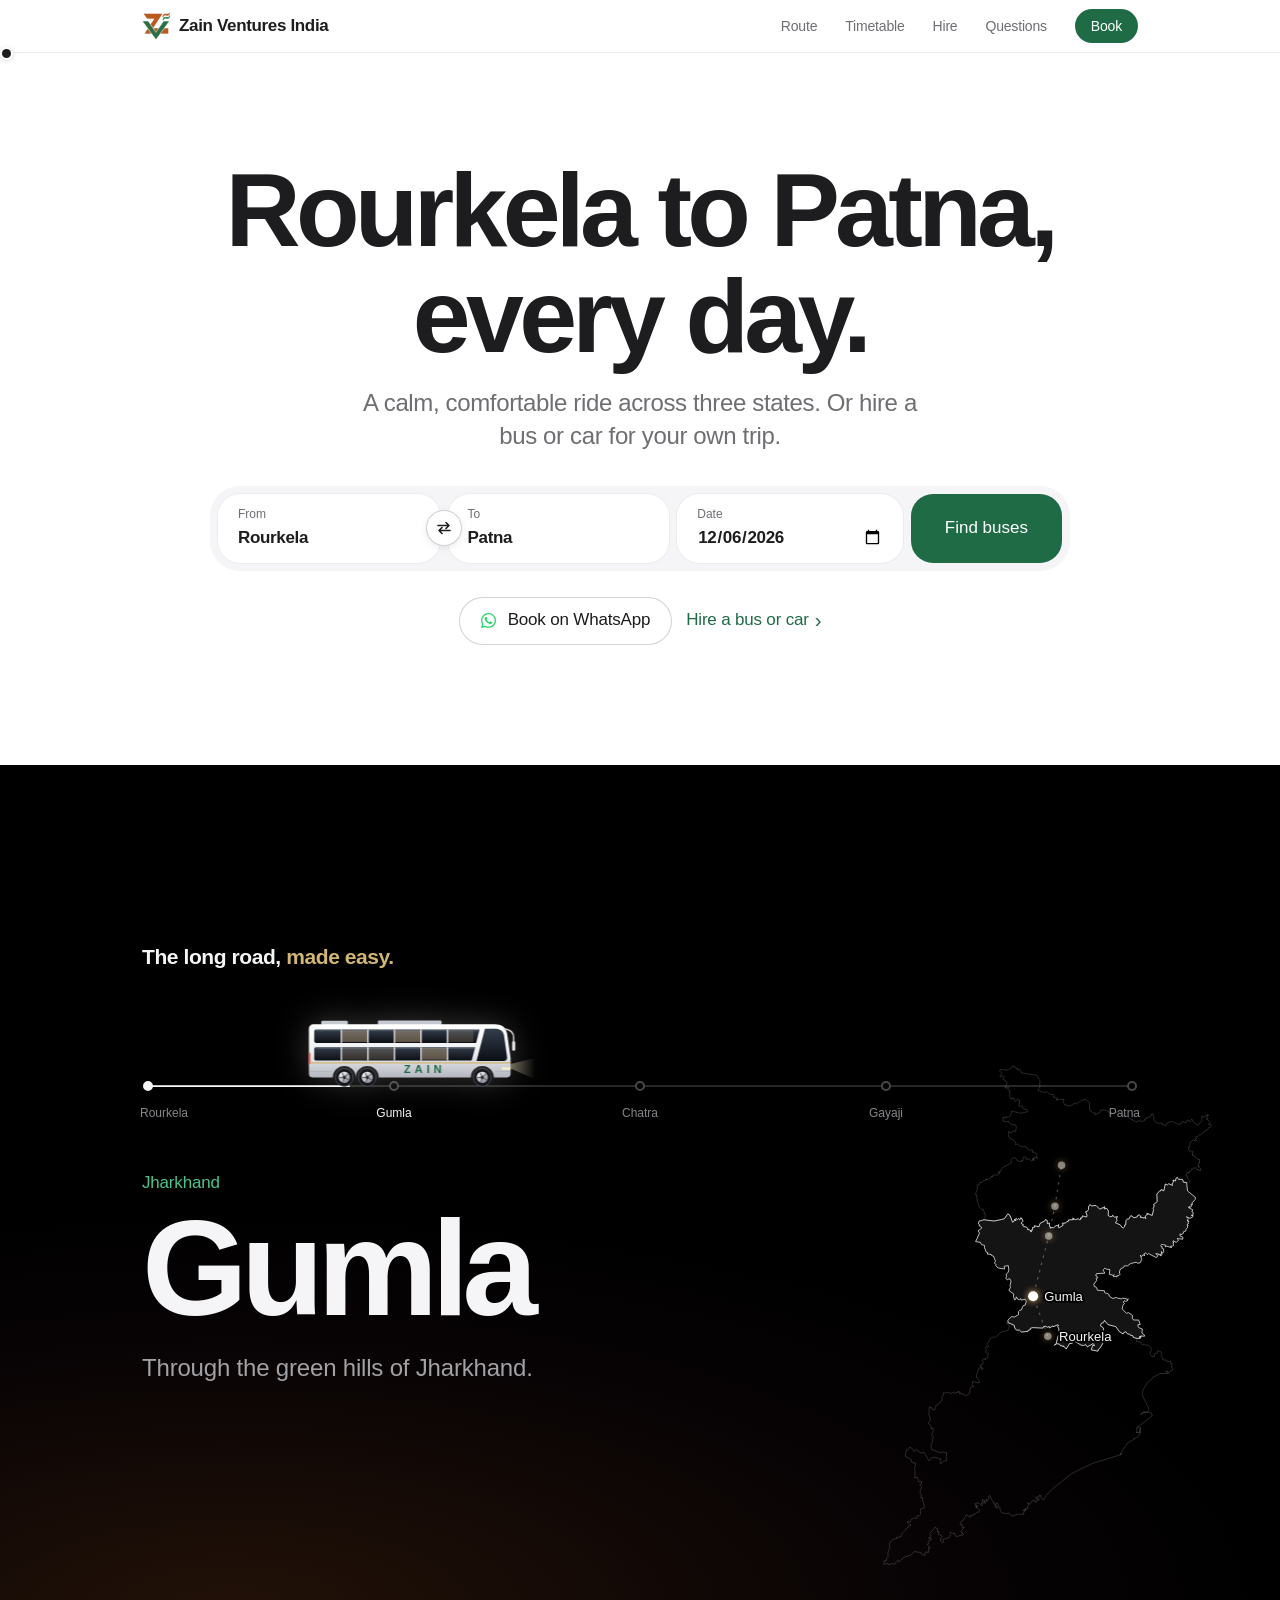
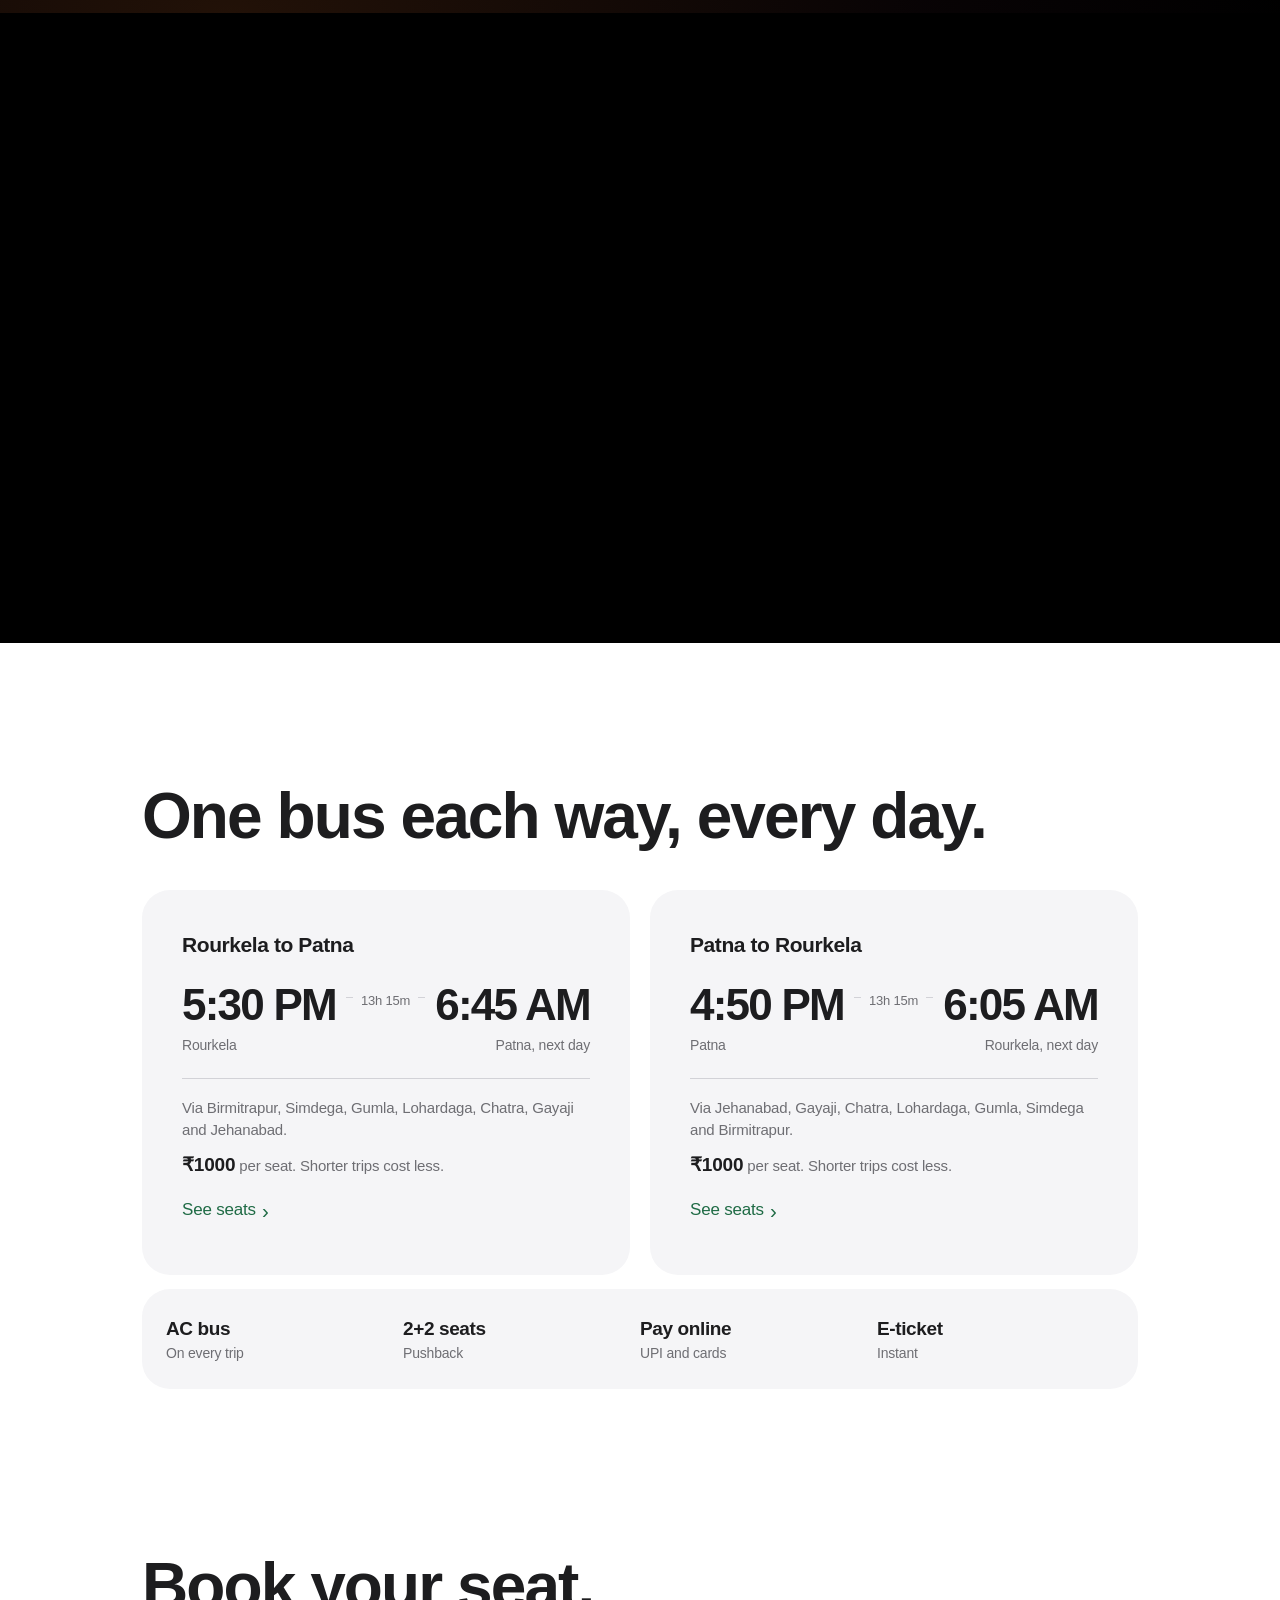
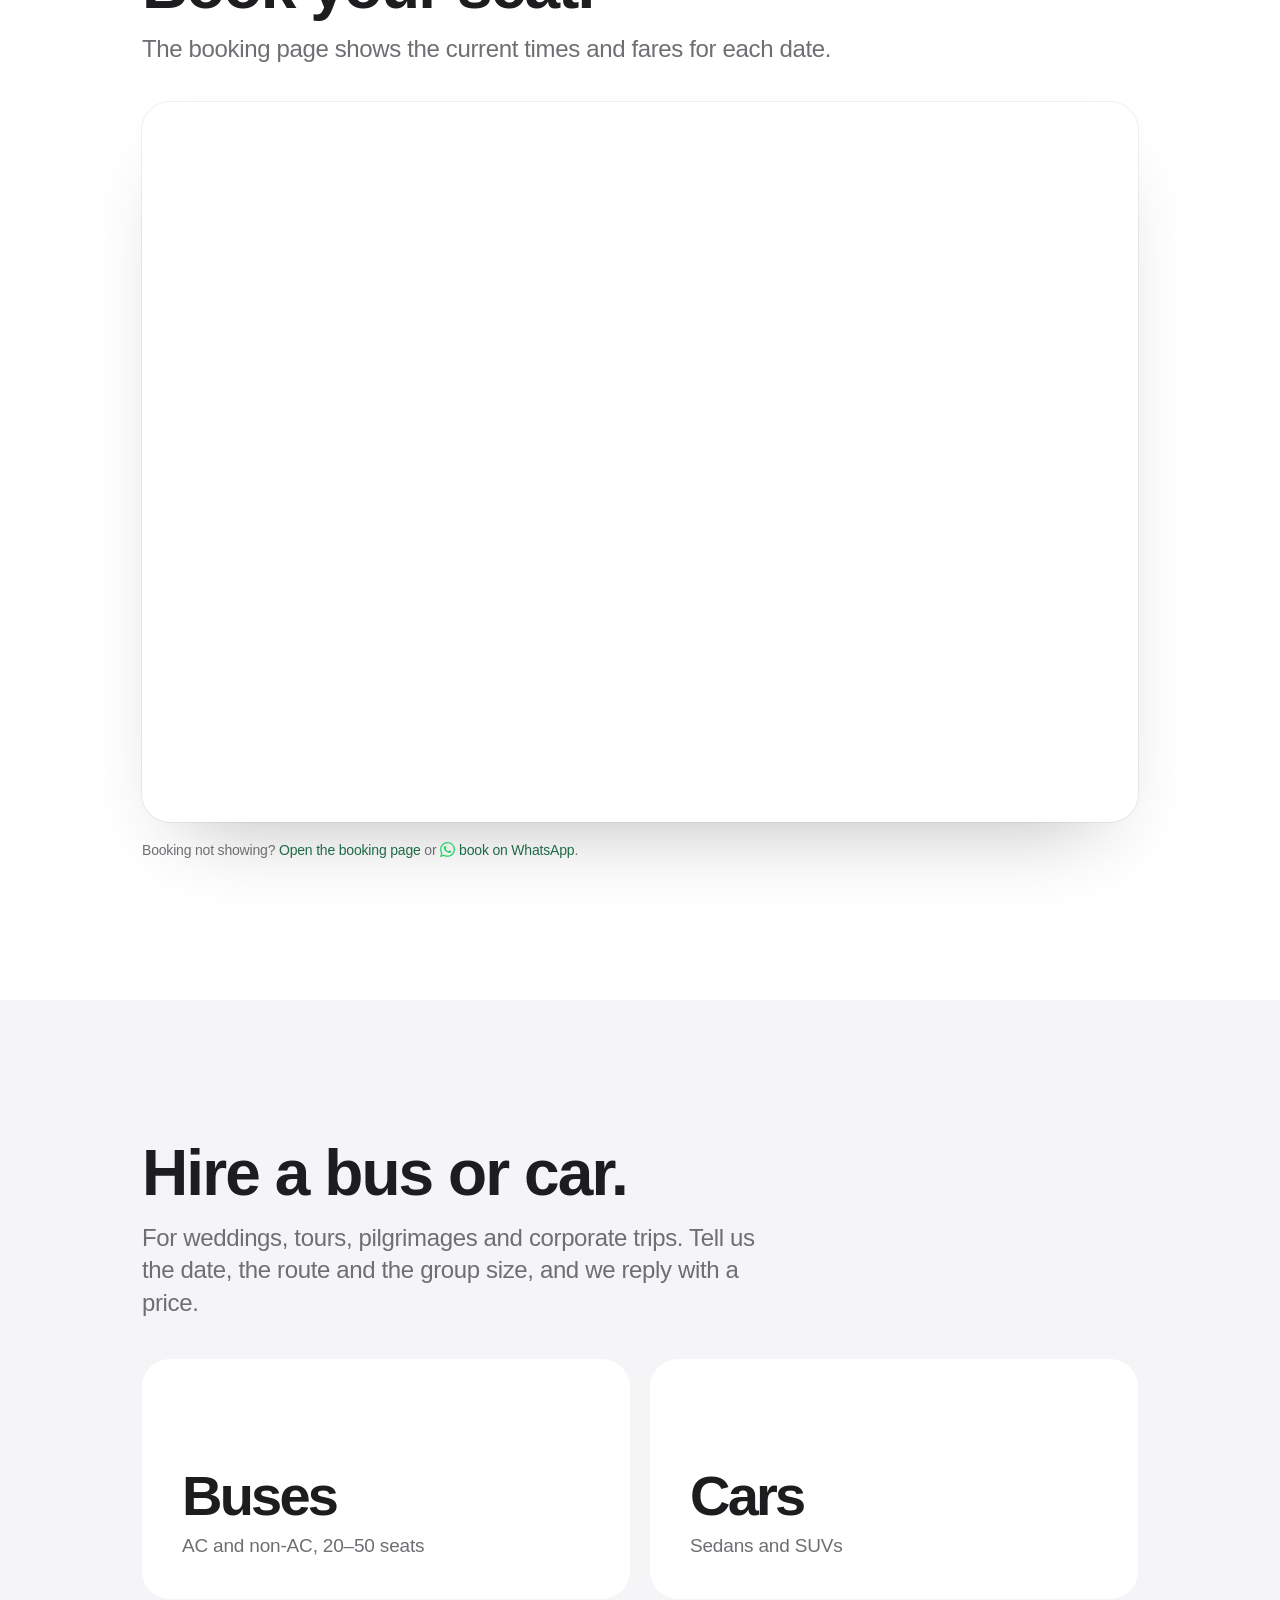
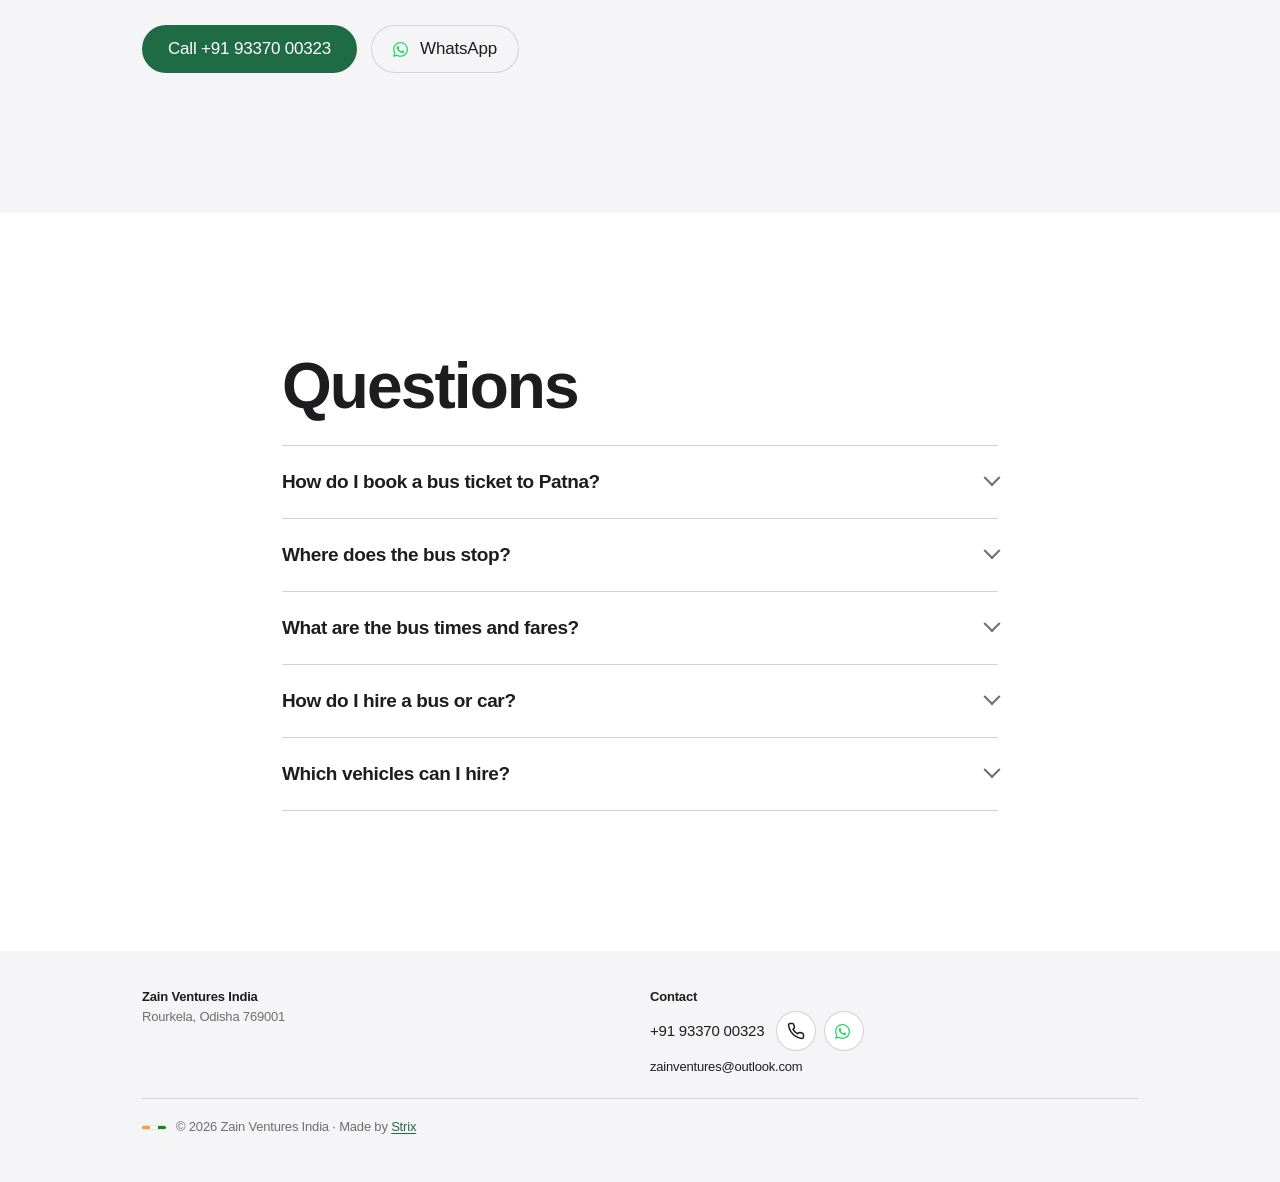
==== index.html @ 8e5c6481 "Change the bottom bar to Book ticket, Call and Book on WhatsApp Call replaces Support as the second " ====
<!DOCTYPE html>
<html lang="en-IN">
<head>
<meta charset="UTF-8" />
<meta name="viewport" content="width=device-width,initial-scale=1,viewport-fit=cover" />
<title>Rourkela to Patna Daily AC Bus | Zain Ventures India</title>
<meta name="description" content="Daily AC bus from Rourkela to Patna. Leaves 5:30 PM, arrives 6:45 AM, ₹1000 per seat. Book online or on WhatsApp. Bus and car hire in Rourkela." />
<link rel="canonical" href="https://zainventures.in/" />
<link rel="alternate" hreflang="en-IN" href="https://zainventures.in/" />
<link rel="alternate" hreflang="x-default" href="https://zainventures.in/" />
<meta name="robots" content="index, follow, max-image-preview:large, max-snippet:-1" />
<meta name="color-scheme" content="light" />
<meta name="theme-color" content="#ffffff" />
<link rel="icon" type="image/png" href="logo-96.png" />
<link rel="apple-touch-icon" href="logo-96.png" />
<link rel="manifest" href="site.webmanifest" />
<link rel="preconnect" href="https://fleetmanager.pythonanywhere.com" />

<meta name="geo.region" content="IN-OR" />
<meta name="geo.placename" content="Rourkela, Odisha, India" />
<meta name="geo.position" content="22.2604;84.8536" />

<meta property="og:title" content="Rourkela to Patna Daily AC Bus | Zain Ventures India" />
<meta property="og:description" content="Daily AC bus from Rourkela to Patna. Leaves 5:30 PM, arrives 6:45 AM, ₹1000 per seat. Book online or on WhatsApp. Bus and car hire in Rourkela." />
<meta property="og:type" content="website" />
<meta property="og:url" content="https://zainventures.in/" />
<meta property="og:image" content="https://zainventures.in/logo.png" />
<meta property="og:image:width" content="420" />
<meta property="og:image:height" content="417" />
<meta property="og:locale" content="en_IN" />
<meta property="og:site_name" content="Zain Ventures India" />
<meta name="twitter:card" content="summary" />

<script type="application/ld+json">
{
 "@context": "https://schema.org",
 "@graph": [
  {
   "@type": "WebSite",
   "@id": "https://zainventures.in/#website",
   "url": "https://zainventures.in/",
   "name": "Zain Ventures India",
   "inLanguage": "en-IN",
   "publisher": {
    "@id": "https://zainventures.in/#business"
   }
  },
  {
   "@type": "LocalBusiness",
   "@id": "https://zainventures.in/#business",
   "name": "Zain Ventures India",
   "url": "https://zainventures.in/",
   "logo": "https://zainventures.in/logo.png",
   "image": "https://zainventures.in/logo.png",
   "telephone": "+919337000323",
   "email": "zainventures@outlook.com",
   "priceRange": "₹₹",
   "address": {
    "@type": "PostalAddress",
    "addressLocality": "Rourkela",
    "addressRegion": "Odisha",
    "postalCode": "769001",
    "addressCountry": "IN"
   },
   "geo": {
    "@type": "GeoCoordinates",
    "latitude": 22.2604,
    "longitude": 84.8536
   },
   "openingHoursSpecification": {
    "@type": "OpeningHoursSpecification",
    "dayOfWeek": [
     "Monday",
     "Tuesday",
     "Wednesday",
     "Thursday",
     "Friday",
     "Saturday",
     "Sunday"
    ],
    "opens": "00:00",
    "closes": "23:59"
   },
   "sameAs": [
    "https://www.facebook.com/zainventuresindia",
    "https://www.instagram.com/zainventures.in"
   ]
  },
  {
   "@type": "Service",
   "@id": "https://zainventures.in/#tickets",
   "name": "Rourkela to Patna daily AC bus",
   "serviceType": "Intercity bus tickets",
   "description": "Daily AC bus with 2+2 pushback seats between Rourkela and Patna, in both directions. Stops: Rourkela, Birmitrapur, Simdega, Gumla, Lohardaga, Chatra, Gayaji, Jehanabad, Patna.",
   "provider": {
    "@id": "https://zainventures.in/#business"
   },
   "areaServed": [
    {
     "@type": "City",
     "name": "Rourkela"
    },
    {
     "@type": "City",
     "name": "Birmitrapur"
    },
    {
     "@type": "City",
     "name": "Simdega"
    },
    {
     "@type": "City",
     "name": "Gumla"
    },
    {
     "@type": "City",
     "name": "Lohardaga"
    },
    {
     "@type": "City",
     "name": "Chatra"
    },
    {
     "@type": "City",
     "name": "Gayaji"
    },
    {
     "@type": "City",
     "name": "Jehanabad"
    },
    {
     "@type": "City",
     "name": "Patna"
    }
   ],
   "offers": {
    "@type": "Offer",
    "price": "1000",
    "priceCurrency": "INR",
    "url": "https://fleetmanager.pythonanywhere.com/tickets/zain-ventures-india/"
   },
   "availableChannel": {
    "@type": "ServiceChannel",
    "serviceUrl": "https://fleetmanager.pythonanywhere.com/tickets/zain-ventures-india/",
    "servicePhone": "+919337000323"
   }
  },
  {
   "@type": "BusTrip",
   "@id": "https://zainventures.in/#rourkela-patna",
   "name": "Rourkela to Patna daily AC bus",
   "provider": {
    "@id": "https://zainventures.in/#business"
   },
   "departureBusStop": {
    "@type": "BusStation",
    "name": "Rourkela"
   },
   "arrivalBusStop": {
    "@type": "BusStation",
    "name": "Patna"
   },
   "departureTime": "17:30:00+05:30",
   "arrivalTime": "06:45:00+05:30",
   "description": "Daily AC bus with 2+2 pushback seats. Leaves Rourkela and arrives in Patna the next morning. The trip takes 13 hours 15 minutes.",
   "offers": {
    "@type": "Offer",
    "price": "1000",
    "priceCurrency": "INR",
    "url": "https://fleetmanager.pythonanywhere.com/tickets/zain-ventures-india/",
    "availability": "https://schema.org/InStock"
   }
  },
  {
   "@type": "BusTrip",
   "@id": "https://zainventures.in/#patna-rourkela",
   "name": "Patna to Rourkela daily AC bus",
   "provider": {
    "@id": "https://zainventures.in/#business"
   },
   "departureBusStop": {
    "@type": "BusStation",
    "name": "Patna"
   },
   "arrivalBusStop": {
    "@type": "BusStation",
    "name": "Rourkela"
   },
   "departureTime": "16:50:00+05:30",
   "arrivalTime": "06:05:00+05:30",
   "description": "Daily AC bus with 2+2 pushback seats. Leaves Patna and arrives in Rourkela the next morning. The trip takes 13 hours 15 minutes.",
   "offers": {
    "@type": "Offer",
    "price": "1000",
    "priceCurrency": "INR",
    "url": "https://fleetmanager.pythonanywhere.com/tickets/zain-ventures-india/",
    "availability": "https://schema.org/InStock"
   }
  },
  {
   "@type": "Service",
   "@id": "https://zainventures.in/#hire",
   "name": "Bus and car hire from Rourkela",
   "serviceType": "Vehicle hire",
   "description": "Hire AC and non-AC buses with 20 to 50 seats, sedans and SUVs for weddings, tours, pilgrimages and corporate trips.",
   "provider": {
    "@id": "https://zainventures.in/#business"
   },
   "availableChannel": {
    "@type": "ServiceChannel",
    "servicePhone": "+919337000323"
   }
  },
  {
   "@type": "FAQPage",
   "@id": "https://zainventures.in/#faq",
   "mainEntity": [
    {
     "@type": "Question",
     "name": "How do I book a bus ticket to Patna?",
     "acceptedAnswer": {
      "@type": "Answer",
      "text": "Book online on our booking page, or call or WhatsApp +91 93370 00323."
     }
    },
    {
     "@type": "Question",
     "name": "Where does the bus stop?",
     "acceptedAnswer": {
      "@type": "Answer",
      "text": "Rourkela, Birmitrapur, Simdega, Gumla, Lohardaga, Chatra, Gayaji, Jehanabad and Patna. The bus runs daily in both directions."
     }
    },
    {
     "@type": "Question",
     "name": "What are the bus times and fares?",
     "acceptedAnswer": {
      "@type": "Answer",
      "text": "The bus leaves Rourkela at 5:30 PM and reaches Patna at 6:45 AM the next day. It leaves Patna at 4:50 PM and reaches Rourkela at 6:05 AM the next day. A seat for the full trip costs ₹1000. The booking page shows the current times and fares for each date."
     }
    },
    {
     "@type": "Question",
     "name": "How do I hire a bus or car?",
     "acceptedAnswer": {
      "@type": "Answer",
      "text": "Call or WhatsApp +91 93370 00323 with your date, route and group size. We reply with a price."
     }
    },
    {
     "@type": "Question",
     "name": "Which vehicles can I hire?",
     "acceptedAnswer": {
      "@type": "Answer",
      "text": "AC and non-AC buses with 20 to 50 seats, sedans and SUVs."
     }
    }
   ]
  }
 ]
}
</script>
<style>
  :root {
    --white: #ffffff;
    --mist: #f5f5f7;
    --ink: #1d1d1f;
    --grey: #6e6e73;
    --hair: #d2d2d7;
    --black: #000000;
    --green: #1f6b45;       /* logo green: the one accent */
    --green-lit: #4cc38a;
    --gold: #d2b673;        /* third accent: use it rarely */   /* the same green, readable on black */
    --r: 28px;
    --ease: cubic-bezier(.28, .11, .32, 1);
    --font: -apple-system, BlinkMacSystemFont, "SF Pro Display", Inter, "Segoe UI", Roboto, sans-serif;
  }
  *, *::before, *::after { box-sizing: border-box; }
  html { -webkit-text-size-adjust: 100%; scroll-behavior: smooth; }
  body { margin: 0; background: var(--white); color: var(--ink); font: 17px/1.47 var(--font); letter-spacing: -.011em; -webkit-font-smoothing: antialiased; padding-bottom: 72px; }
  h1, h2, h3, p, ol, ul, dl, dd { margin: 0; }
  a { color: inherit; text-decoration: none; }
  .wrap { max-width: 1040px; margin: 0 auto; padding: 0 22px; }
  :focus-visible { outline: 3px solid var(--green); outline-offset: 3px; border-radius: 6px; }

  .title { font-size: clamp(34px, 8.2vw, 64px); font-weight: 600; line-height: 1.06; letter-spacing: -.03em; }
  .lead { font-size: clamp(19px, 2.6vw, 24px); line-height: 1.35; color: var(--grey); letter-spacing: -.015em; }

  .pill { display: inline-flex; align-items: center; justify-content: center; min-height: 48px; padding: 0 26px; border-radius: 999px; background: var(--green); color: #fff; font-weight: 500; font-size: 17px; transition: transform .25s var(--ease), background-color .25s; }
  .pill:hover { background: #185538; }
  .pill:active { transform: scale(.97); }
  .more { color: var(--green); font-size: 17px; font-weight: 500; min-height: 48px; display: inline-flex; align-items: center; }
  .more::after { content: "›"; margin-left: 6px; font-size: 1.2em; line-height: 1; transition: transform .25s var(--ease); }
  .more:hover::after { transform: translateX(3px); }

  .wa { display: inline-flex; align-items: center; justify-content: center; gap: 8px; min-height: 48px; padding: 0 22px; border-radius: 999px; box-shadow: inset 0 0 0 1px var(--hair); font-weight: 500; font-size: 17px; color: var(--ink); transition: transform .25s var(--ease), box-shadow .25s; }
  .wa:hover { box-shadow: inset 0 0 0 1.5px #25d366; }
  .wa:active { transform: scale(.97); }
  .wa-i { flex: none; width: 20px; height: 20px; fill: #25d366; }
  a .wa-i:only-child, .alt .wa-i { width: 15px; height: 15px; vertical-align: -2px; margin-right: 4px; }

  .nav { position: sticky; top: 0; z-index: 20; background: rgba(255, 255, 255, .72); backdrop-filter: saturate(180%) blur(20px); -webkit-backdrop-filter: saturate(180%) blur(20px); border-bottom: 1px solid rgba(0, 0, 0, .08); }
  .nav .wrap { display: flex; align-items: center; gap: 12px; height: 52px; }
  .brand { display: flex; align-items: center; gap: 9px; margin-right: auto; font-weight: 600; font-size: 17px; letter-spacing: -.02em; white-space: nowrap; min-width: 0; }
  .nav-links { display: none; gap: 28px; font-size: 14px; color: var(--grey); }
  .nav-links a:hover { color: var(--ink); }
  .nav .pill { position: relative; min-height: 34px; padding: 0 16px; font-size: 14px; }
  .nav .pill::after, .swap::after { content: ""; position: absolute; inset: -8px; }

  /* The whole page is the trip: this line runs from Rourkela (top of page) to Patna (bottom). */
  .journey { display: none; }
  .js .journey { display: block; position: absolute; left: 0; right: 0; bottom: -3px; height: 3px; pointer-events: none; }
  .journey i { position: absolute; inset: 0; background: linear-gradient(90deg, #ff9933 10%, #ffffff 50%, #138808 90%); box-shadow: inset 0 -.5px 0 rgba(0, 0, 0, .12); clip-path: inset(0 calc((1 - var(--page, 0)) * 100%) 0 0); }
  .journey b { position: absolute; top: 50%; left: calc(6px + var(--page, 0) * (100% - 12px)); width: 9px; height: 9px; margin: -4.5px 0 0 -4.5px; border-radius: 50%; background: var(--ink); box-shadow: 0 0 0 2px #fff, 0 1px 6px rgba(0, 0, 0, .35); }

  /* Hero */
  .hero { padding: 64px 0 72px; text-align: center; }
  section[id] { scroll-margin-top: 52px; }
  .hero h1 { font-size: clamp(46px, 12.4vw, 104px); font-weight: 600; line-height: 1.02; letter-spacing: -.045em; }
  .hero h1 span { display: block; }
  .hero .lead { margin: 18px auto 0; max-width: 24em; }
  .cta { display: flex; flex-wrap: wrap; justify-content: center; align-items: center; gap: 10px 14px; margin-top: 26px; }
  .js .up { opacity: 0; transform: translateY(26px); filter: blur(10px); animation: up 1.1s var(--ease) forwards; animation-delay: calc(var(--i, 0) * .11s + .1s); }
  @keyframes up { to { opacity: 1; transform: none; filter: none; } }

  /* Search: the hero's main job */
  .find { display: grid; gap: 8px; max-width: 860px; margin: 34px auto 0; padding: 8px; border-radius: 26px; background: var(--mist); text-align: left; }
  .pair { position: relative; display: grid; grid-template-columns: 1fr 1fr; gap: 8px; }
  .field { display: block; background: var(--white); border-radius: 18px; padding: 11px 16px 10px; min-width: 0; box-shadow: 0 0 0 1px rgba(0, 0, 0, .04); }
  .field:focus-within { box-shadow: 0 0 0 2px var(--green); }
  .field span { display: block; font-size: 12px; color: var(--grey); letter-spacing: 0; }
  .field select, .field input { display: block; width: 100%; min-height: 28px; margin: 0; padding: 0; border: 0; outline: 0; background: transparent; color: var(--ink); font: 600 17px/1.3 var(--font); letter-spacing: -.02em; appearance: none; -webkit-appearance: none; text-align: left; }
  .field input::-webkit-date-and-time-value { text-align: left; }
  .swap { position: absolute; left: 50%; top: 50%; width: 34px; height: 34px; margin: -17px 0 0 -17px; display: grid; place-items: center; border: 0; border-radius: 50%; background: var(--white); box-shadow: 0 0 0 1px var(--hair), 0 2px 8px rgba(0, 0, 0, .1); cursor: pointer; transition: transform .45s var(--ease); }
  .swap.turn { transform: rotate(180deg); }
  .find .pill { border: 0; cursor: pointer; font-family: var(--font); min-height: 54px; border-radius: 18px; }

  /* Route: black, one stop at a time */
  .trip { background: var(--black); color: #f5f5f7; }
  .stage { position: relative; overflow: hidden; padding: 80px 0; }
  .stage .wrap { position: relative; z-index: 1; }
  .js .trip { height: calc(170vh - 52px); height: calc(100svh + 70vh - 52px); }
  .js .stage { position: sticky; top: 52px; height: calc(100vh - 52px); height: calc(100svh - 52px); padding: 22px 0 calc(84px + env(safe-area-inset-bottom)); display: flex; flex-direction: column; justify-content: center; }
  .js .stage .wrap { width: 100%; }
  .sky, .sky i { position: absolute; inset: 0; pointer-events: none; }
  .sky .dusk { background: radial-gradient(120% 70% at 18% 100%, rgba(214, 110, 48, .34), rgba(120, 50, 70, .14) 45%, transparent 70%); opacity: calc(1 - var(--p, 0) * 2.6); }
  .sky .dawn { background: radial-gradient(120% 75% at 82% 100%, rgba(255, 196, 140, .3), rgba(110, 140, 200, .16) 48%, transparent 72%); opacity: calc((var(--p, 0) - .62) * 2.7); }
  /* Lights follow the sky: off at dusk, on through the night, off again at dawn. */
  .stage { --night: clamp(0, min(var(--p, 0) * 3, (1 - var(--p, 0)) * 3.2), 1); }
  .lamp .beam { opacity: calc(.12 + var(--night) * .88); }
  .lamp .head { opacity: calc(.45 + var(--night) * .55); }
  .lamp .berths { opacity: calc(.05 + var(--night) * .45); }
  .lamp .late { opacity: calc(var(--night) * var(--night) * .42); }
  .map .town .pin { filter: drop-shadow(0 0 calc(var(--night) * 5px) rgba(255, 196, 120, .95)); }
  .lamp .name { fill: #1f6b45; font: 700 12.5px var(--font); letter-spacing: 4.5px; }
  .lamp .wheel { transform-box: fill-box; transform-origin: center; transform: rotate(calc(var(--spin, 0) * 1rad)); }
  .lamp .body { transform-box: fill-box; transform-origin: 50% 100%; }
  .map { display: none; }
  .js .map { display: block; order: 2; flex: 1 1 0; min-height: 0; max-height: 300px; aspect-ratio: 270.5 / 408; align-self: center; margin: 8px 0 0; }
  @media (max-height: 600px) and (max-width: 759px) { .js .map { display: none; } }
  .map path { fill: transparent; stroke: rgba(255, 255, 255, .16); stroke-width: 1; vector-effect: non-scaling-stroke; transition: stroke .7s var(--ease), fill .7s var(--ease); }
  .map path.cur { stroke: rgba(255, 255, 255, .7); fill: rgba(255, 255, 255, .08); }
  .map .way { fill: none; stroke: rgba(255, 255, 255, .28); stroke-dasharray: 2 4; }
  .map .pin { fill: rgba(255, 255, 255, .45); transition: fill .5s, r .5s; }
  .map .ring { fill: none; stroke: #fff; stroke-width: 1; opacity: 0; transform-box: fill-box; transform-origin: center; }
  .map text { fill: #f5f5f7; font: 500 10.5px var(--font); letter-spacing: 0; opacity: 0; transition: opacity .5s; paint-order: stroke; stroke: #000; stroke-width: 3px; stroke-linejoin: round; }
  .map .town.cur .pin { fill: #fff; r: 4; }
  .map .town.cur .ring { animation: ping 2s var(--ease) infinite; }
  .map .town.cur text { opacity: 1; }
  @keyframes ping { 0% { transform: scale(1); opacity: .7; } 100% { transform: scale(4.2); opacity: 0; } }
  .trip-title { font-size: 21px; font-weight: 600; letter-spacing: -.02em; color: var(--gold); }
  .trip-title b { color: #f5f5f7; font-weight: 600; }
  .rail { display: none; }
  .js .rail { display: block; position: relative; height: 2px; margin: clamp(60px, 9vh, 84px) 6px 0; background: rgba(255, 255, 255, .16); border-radius: 2px; }
  .rail .fill { position: absolute; inset: 0; background: #f5f5f7; border-radius: 2px; clip-path: inset(0 calc((1 - var(--p, 0)) * 100%) 0 0); }
  .rail .node { position: absolute; top: 50%; width: 10px; height: 10px; margin: -5px 0 0 -5px; border-radius: 50%; background: #000; border: 2px solid rgba(255, 255, 255, .28); padding: 0; cursor: pointer; font: inherit; transition: border-color .4s, background-color .4s; }
  .rail .node::before { content: ""; position: absolute; inset: -18px -22px -34px; }
  .rail .node span { position: absolute; top: 22px; left: 50%; transform: translateX(-50%); font-size: 12px; font-weight: 500; color: #86868b; transition: color .4s; }
  .rail .node:first-of-type span { left: -5px; transform: none; }
  .rail .node:last-of-type span { left: auto; right: -5px; transform: none; }
  .rail .node.cur span { color: #f5f5f7; }
  .rail .node.on { border-color: #f5f5f7; background: #f5f5f7; }
  .rail .lamp { position: absolute; bottom: -1px; left: -2px; width: 136px; height: 40.8px; pointer-events: none; transform: translate3d(calc(var(--p, 0) * var(--travel, 0) * 1px), 0, 0); will-change: transform; filter: drop-shadow(0 0 16px rgba(255, 255, 255, .22)); }
  .stops { list-style: none; padding: 0; margin-top: 40px; }
  .js .stops { position: relative; height: 11.5em; margin-top: clamp(58px, 8vh, 84px); }
  .stop + .stop { margin-top: 44px; }
  .js .stop { position: absolute; inset: 0 0 auto 0; margin: 0; opacity: 0; transform: translateY(28px); filter: blur(12px); transition: opacity .55s var(--ease), transform .7s var(--ease), filter .55s var(--ease); }
  .js .stop.past { transform: translateY(-28px); }
  .js .stop.on { opacity: 1; transform: none; filter: none; }
  .stop .state { font-size: 17px; font-weight: 500; color: var(--green-lit); }
  .stop h3 { font-size: clamp(48px, 14.5vw, 136px); font-weight: 600; line-height: 1; letter-spacing: -.05em; margin-top: 4px; }
  .stop p { margin-top: 16px; font-size: clamp(19px, 2.6vw, 24px); line-height: 1.35; color: #a1a1a6; max-width: 22em; }

  /* The ride: tiles */
  .times { padding: 96px 0 24px; }
  .legs { display: grid; gap: 14px; margin-top: 40px; }
  .leg { min-width: 0; background: var(--mist); border-radius: var(--r); padding: 28px 22px 26px; }
  .leg h3 { font-size: 21px; font-weight: 600; letter-spacing: -.02em; }
  .clock { display: grid; grid-template-columns: auto minmax(0, 1fr) auto; align-items: center; gap: 10px; margin-top: 22px; }
  .clock b { display: block; font-size: clamp(21px, 6.6vw, 44px); font-weight: 600; line-height: 1; letter-spacing: -.04em; white-space: nowrap; }
  .clock span { display: block; margin-top: 8px; font-size: 14px; color: var(--grey); }
  .clock .end { text-align: right; }
  .clock .dur { position: relative; text-align: center; font-size: 13px; color: var(--grey); align-self: start; padding-top: 8px; }
  .clock .dur::before { content: ""; position: absolute; left: 0; right: 0; top: 50%; height: 1px; background: var(--hair); }
  .clock .dur i { position: relative; font-style: normal; background: var(--mist); padding: 0 8px; white-space: nowrap; }
  .leg .via { margin-top: 22px; padding-top: 18px; border-top: 1px solid var(--hair); color: var(--grey); font-size: 15px; }
  .leg .fare { margin-top: 10px; font-size: 15px; color: var(--grey); }
  .leg .fare b { color: var(--ink); font-size: 19px; font-weight: 600; }
  .leg .more { margin-top: 8px; }
  .facts { display: grid; grid-template-columns: 1fr 1fr; margin-top: 14px; border-radius: var(--r); background: var(--mist); padding: 10px 24px; }
  .facts div { padding: 16px 0; }
  .facts dt { font-size: 19px; font-weight: 600; letter-spacing: -.02em; }
  .facts dd { font-size: 14px; color: var(--grey); }
  .tiles { display: grid; gap: 14px; margin-top: 40px; }
  .tile { background: var(--mist); border-radius: var(--r); padding: 30px 28px 32px; min-height: 200px; display: flex; flex-direction: column; justify-content: flex-end; }
  .tile b { display: block; font-size: clamp(52px, 13vw, 84px); font-weight: 600; line-height: 1; letter-spacing: -.05em; }
  .tile span { display: block; margin-top: 10px; font-size: 19px; color: var(--grey); line-height: 1.3; }
  .tile.dark { background: var(--ink); color: #f5f5f7; }
  .tile.dark span { color: #a1a1a6; }

  /* Booking */
  .book { padding: 96px 0; }
  .book .lead { margin-top: 12px; }
  .book-card { margin-top: 36px; border-radius: var(--r); overflow: hidden; background: var(--white); box-shadow: 0 0 0 1px rgba(0, 0, 0, .06), 0 40px 80px -40px rgba(0, 0, 0, .28); }
  .book-card iframe { display: block; width: 100%; height: 720px; border: 0; color-scheme: light; }
  .book .alt { margin-top: 18px; font-size: 14px; color: var(--grey); }
  .book .alt a { color: var(--green); }

  /* Hire */
  .hire { background: var(--mist); padding: 96px 0; }
  .hire .lead { margin-top: 14px; max-width: 26em; }
  .hire .tiles { grid-template-columns: 1fr; }
  .hire .tile { background: var(--white); min-height: 170px; }
  .hire .tile b { font-size: clamp(40px, 9vw, 56px); }
  .hire .cta { justify-content: flex-start; }

  /* Questions */
  .faq { padding: 96px 0; }
  .faq .wrap { max-width: 760px; }
  .faq .title { margin-bottom: 24px; }
  details { border-top: 1px solid var(--hair); }
  details:last-of-type { border-bottom: 1px solid var(--hair); }
  summary { display: flex; justify-content: space-between; align-items: center; gap: 20px; padding: 22px 0; font-size: 19px; font-weight: 600; letter-spacing: -.02em; cursor: pointer; list-style: none; }
  summary::-webkit-details-marker { display: none; }
  summary::after { content: ""; flex: none; width: 12px; height: 12px; border-right: 2px solid var(--grey); border-bottom: 2px solid var(--grey); transform: rotate(45deg) translate(-3px, -3px); transition: transform .35s var(--ease); }
  details[open] summary::after { transform: rotate(225deg) translate(-3px, -3px); }
  details p { padding: 0 0 24px; color: var(--grey); max-width: 34em; }
  details a { color: var(--green); }

  .foot { background: var(--mist); padding: 36px 0 44px; font-size: 13px; color: var(--grey); line-height: 1.6; }
  .foot .wrap { display: grid; gap: 20px; }
  .foot strong { display: block; color: var(--ink); font-weight: 600; }
  .foot a { color: var(--ink); }
  .foot .legal a { color: var(--green); text-decoration: underline; text-underline-offset: 2px; }
  .reach { display: flex; align-items: center; gap: 8px; margin: 4px 0 6px; }
  .reach a:first-child { margin-right: 4px; font-size: 15px; }
  .ico { display: grid; place-items: center; width: 40px; height: 40px; border-radius: 50%; background: var(--white); box-shadow: inset 0 0 0 1px var(--hair); }
  .call-i { flex: none; width: 18px; height: 18px; color: var(--ink); }
  .foot .legal { padding-top: 18px; border-top: 1px solid var(--hair); display: flex; align-items: center; gap: 10px; }
  .foot .legal::before { content: ""; width: 24px; height: 3px; border-radius: 3px; background: linear-gradient(90deg, #ff9933 33.3%, #fff 33.3% 66.6%, #138808 66.6%); box-shadow: 0 0 0 .5px rgba(0, 0, 0, .15); }

  .bar { position: fixed; left: 0; right: 0; bottom: 0; z-index: 30; display: grid; grid-template-columns: 1fr auto auto; gap: 10px; padding: 10px 12px calc(10px + env(safe-area-inset-bottom)); background: rgba(255, 255, 255, .8); backdrop-filter: saturate(180%) blur(20px); -webkit-backdrop-filter: saturate(180%) blur(20px); border-top: 1px solid rgba(0, 0, 0, .08); }
  .bar .pill { min-height: 46px; padding: 0 12px; white-space: nowrap; font-size: 16px; }
  .top { position: fixed; right: 14px; bottom: calc(82px + env(safe-area-inset-bottom)); z-index: 25; display: grid; place-items: center; width: 44px; height: 44px; border-radius: 50%; background: rgba(255, 255, 255, .8); backdrop-filter: saturate(180%) blur(20px); -webkit-backdrop-filter: saturate(180%) blur(20px); box-shadow: 0 0 0 1px rgba(0, 0, 0, .08), 0 8px 24px -8px rgba(0, 0, 0, .3); opacity: 0; pointer-events: none; transform: translateY(8px); transition: opacity .3s, transform .3s var(--ease); }
  .top.show { opacity: 1; pointer-events: auto; transform: none; }
  .bar .ghost { display: inline-flex; align-items: center; justify-content: center; gap: 7px; min-height: 46px; padding: 0 14px; border-radius: 999px; white-space: nowrap; background: rgba(0, 0, 0, .06); font-weight: 500; font-size: 14px; }
  /* Narrow phones: Call shows its icon only. Very narrow phones: both show icons only. */
  @media (max-width: 429px) { .bar .call span { display: none; } .bar .call { width: 48px; padding: 0; } }
  @media (max-width: 379px) { .bar .ghost span { display: none; } .bar .ghost { width: 48px; padding: 0; } }

  @media (min-width: 760px) {
    body { padding-bottom: 0; }
    .bar { display: none; }
    .top { right: 24px; bottom: 24px; }
    .nav-links { display: flex; }
    .nav .wrap { gap: 28px; }
    .hero { padding: 104px 0 120px; }
    .rail .lamp { left: -3.5px; width: 230px; height: 69px; }
    .js .rail { margin-top: 112px; }
    .js .stops { height: 15.5em; margin-top: 84px; }
    .js .map { position: absolute; right: 5%; bottom: 5%; height: 60%; max-height: none; flex: none; margin: 0; }
    .js .stage { padding: 0; }
    .find { grid-template-columns: 2fr 1fr auto; border-radius: 30px; }
    .find .pill { padding: 0 34px; border-radius: 22px; }
    .field { border-radius: 22px; padding: 12px 20px 11px; }
    .legs { grid-template-columns: minmax(0, 1fr) minmax(0, 1fr); gap: 20px; }
    .leg { padding: 40px; }
    .facts { grid-template-columns: repeat(4, 1fr); }
    .tiles { grid-template-columns: repeat(6, 1fr); gap: 20px; }
    .tile { grid-column: span 2; min-height: 280px; padding: 40px; }
    .tile.wide { grid-column: span 4; }
    .tile.half { grid-column: span 3; }
    .hire .tiles { grid-template-columns: 1fr 1fr; }
    .hire .tile { grid-column: auto; min-height: 240px; }
    .times, .book, .hire, .faq { padding-top: 140px; }
    .book, .hire, .faq { padding-bottom: 140px; }
    .foot .wrap { grid-template-columns: 1fr 1fr; }
    .foot .legal { grid-column: 1 / -1; }
  }
  @media (prefers-reduced-motion: reduce) {
    html { scroll-behavior: auto; }
    *, *::before, *::after { animation: none !important; transition: none !important; }
  }
</style>
</head>
<body>
<svg width="0" height="0" style="position:absolute" aria-hidden="true"><linearGradient id="coat" x1="0" y1="0" x2="0" y2="1"><stop offset="0" stop-color="#ffffff" /><stop offset=".55" stop-color="#eeeff2" /><stop offset="1" stop-color="#b4b7c0" /></linearGradient><linearGradient id="glass" x1="0" y1="0" x2="0" y2="1"><stop offset="0" stop-color="#343d4c" /><stop offset="1" stop-color="#0c0f14" /></linearGradient><linearGradient id="rim" x1="0" y1="0" x2="0" y2="1"><stop offset="0" stop-color="#f4f5f7" /><stop offset="1" stop-color="#8d9099" /></linearGradient><linearGradient id="beam" x1="0" y1="0" x2="1" y2="0"><stop offset="0" stop-color="#fff3c9" stop-opacity=".6" /><stop offset="1" stop-color="#fff3c9" stop-opacity="0" /></linearGradient><symbol id="call" viewBox="0 0 24 24"><path fill="none" stroke="currentColor" stroke-width="2" stroke-linecap="round" stroke-linejoin="round" d="M22 16.9v3a2 2 0 0 1-2.2 2 19.8 19.8 0 0 1-8.6-3.1 19.5 19.5 0 0 1-6-6A19.8 19.8 0 0 1 2.1 4.2 2 2 0 0 1 4.1 2h3a2 2 0 0 1 2 1.7c.1.9.4 1.8.7 2.7a2 2 0 0 1-.5 2.1L8 9.8a16 16 0 0 0 6 6l1.3-1.3a2 2 0 0 1 2.1-.4c.9.3 1.8.6 2.7.7a2 2 0 0 1 1.7 2z" /></symbol><symbol id="wa" viewBox="0 0 24 24"><path d="M17.472 14.382c-.297-.149-1.758-.867-2.03-.967-.273-.099-.471-.148-.67.15-.197.297-.767.966-.94 1.164-.173.199-.347.223-.644.075-.297-.15-1.255-.463-2.39-1.475-.883-.788-1.48-1.761-1.653-2.059-.173-.297-.018-.458.13-.606.134-.133.298-.347.446-.52.149-.174.198-.298.298-.497.099-.198.05-.371-.025-.52-.075-.149-.669-1.612-.916-2.207-.242-.579-.487-.5-.669-.51-.173-.008-.371-.01-.57-.01-.198 0-.52.074-.792.372-.272.297-1.04 1.016-1.04 2.479 0 1.462 1.065 2.875 1.213 3.074.149.198 2.096 3.2 5.077 4.487.709.306 1.262.489 1.694.625.712.227 1.36.195 1.871.118.571-.085 1.758-.719 2.006-1.413.248-.694.248-1.289.173-1.413-.074-.124-.272-.198-.57-.347m-5.421 7.403h-.004a9.87 9.87 0 01-5.031-1.378l-.361-.214-3.741.982.998-3.648-.235-.374a9.86 9.86 0 01-1.51-5.26c.001-5.45 4.436-9.884 9.888-9.884 2.64 0 5.122 1.03 6.988 2.898a9.825 9.825 0 012.893 6.994c-.003 5.45-4.437 9.884-9.885 9.884m8.413-18.297A11.815 11.815 0 0012.05 0C5.495 0 .16 5.335.157 11.892c0 2.096.547 4.142 1.588 5.945L.057 24l6.305-1.654a11.882 11.882 0 005.683 1.448h.005c6.554 0 11.89-5.335 11.893-11.893a11.821 11.821 0 00-3.48-8.413z" /></symbol></svg>

<header class="nav">
  <div class="wrap">
    <a class="brand" href="#top"><img src="logo.webp" alt="" width="28" height="28" />Zain Ventures India</a>
    <nav class="nav-links" aria-label="Primary"><a href="#route">Route</a><a href="#times">Timetable</a><a href="#hire">Hire</a><a href="#faq">Questions</a></nav>
    <a class="pill" href="#book">Book</a>
  </div>
  <div class="journey" aria-hidden="true"><i></i><b></b></div>
</header>

<main id="top">
  <section class="hero">
    <div class="wrap">
      <h1><span class="up" style="--i:0">Rourkela to Patna,</span><span class="up" style="--i:1">every day.</span></h1>
      <p class="lead up" style="--i:2">A calm, comfortable ride across three states. Or hire a bus or car for your own trip.</p>
      <form class="find up" style="--i:3" action="https://fleetmanager.pythonanywhere.com/tickets/zain-ventures-india/results/" method="get" target="booking">
        <div class="pair">
          <label class="field"><span>From</span><select name="from"><option value="ROURKELA" selected>Rourkela</option><option value="BIRMITRAPUR">Birmitrapur</option><option value="SIMDEGA">Simdega</option><option value="GUMLA">Gumla</option><option value="LOHARDEGA">Lohardaga</option><option value="CHATRA">Chatra</option><option value="GAYA JI">Gayaji</option><option value="JEHANABAD">Jehanabad</option><option value="PATNA">Patna</option></select></label>
          <label class="field"><span>To</span><select name="to"><option value="ROURKELA">Rourkela</option><option value="BIRMITRAPUR">Birmitrapur</option><option value="SIMDEGA">Simdega</option><option value="GUMLA">Gumla</option><option value="LOHARDEGA">Lohardaga</option><option value="CHATRA">Chatra</option><option value="GAYA JI">Gayaji</option><option value="JEHANABAD">Jehanabad</option><option value="PATNA" selected>Patna</option></select></label>
          <button class="swap" type="button" aria-label="Swap from and to"><svg width="16" height="16" viewBox="0 0 16 16" fill="none" stroke="#1d1d1f" stroke-width="1.6" stroke-linecap="round" stroke-linejoin="round" aria-hidden="true"><path d="M2 5.5h11M10 2.5l3 3-3 3M14 10.5H3M6 7.5l-3 3 3 3" /></svg></button>
        </div>
        <label class="field"><span>Date</span><input type="date" name="date" required /></label>
        <button class="pill" type="submit">Find buses</button>
      </form>
      <div class="cta up" style="--i:4">
        <a class="wa" href="https://wa.me/16812393370?text=Hi,%20I%20want%20to%20book%20a%20ticket" data-book-wa><svg class="wa-i" viewBox="0 0 24 24" aria-hidden="true"><use href="#wa" /></svg>Book on WhatsApp</a>
        <a class="more" href="#hire">Hire a bus or car</a>
      </div>
    </div>
  </section>

  <section class="trip" id="route">
    <div class="stage">
      <div class="sky" aria-hidden="true"><i class="dusk"></i><i class="dawn"></i></div>
      <!-- State outlines: DataMeet India (Election Commission of India boundaries), CC BY 2.5 IN -->
      <svg class="map" viewBox="0 0 270.5 408" aria-hidden="true">
        <path data-s="Odisha" d="M4.0 403.7L7.1 402.9L7.7 404.0L10.8 402.9L12.4 403.6L14.5 400.9L15.6 400.3L16.0 401.5L16.5 401.3L19.7 398.1L25.5 396.2L28.1 393.4L33.3 394.1L34.0 395.6L37.0 396.5L36.9 394.5L38.0 393.4L38.6 394.4L39.9 394.0L39.8 390.1L40.7 390.7L41.1 390.1L38.7 387.8L39.7 387.0L39.2 386.7L40.0 384.7L41.8 384.0L41.7 382.7L39.8 382.8L41.6 381.1L40.8 378.9L45.3 373.6L46.1 375.1L47.2 375.2L46.7 377.1L47.4 378.0L47.5 377.4L48.3 377.8L47.3 379.5L49.6 380.2L50.6 381.5L49.0 383.3L49.7 383.7L49.3 384.9L51.2 386.5L51.7 385.9L51.3 383.8L56.3 382.2L57.3 379.5L56.6 378.5L57.4 377.7L59.3 378.9L61.0 378.8L61.0 380.6L62.6 381.4L65.8 380.1L67.0 380.6L67.9 379.6L67.1 379.0L67.5 378.5L66.5 378.8L65.7 377.4L68.5 373.7L66.6 373.8L66.1 372.6L66.9 371.5L65.9 372.0L65.0 371.2L65.4 369.6L67.1 368.8L70.2 363.9L72.8 365.3L73.0 366.1L73.5 364.3L75.2 364.7L75.7 363.4L77.5 363.0L78.8 361.5L79.4 362.0L80.4 361.5L80.7 360.2L78.4 357.9L78.9 356.6L78.3 356.4L78.2 358.1L77.6 358.1L77.7 356.3L76.7 355.1L77.8 355.2L78.0 354.3L80.2 354.6L82.5 356.9L82.7 355.4L82.0 354.6L83.2 354.7L83.3 353.6L82.5 352.4L83.1 351.8L82.7 351.2L84.0 352.5L84.5 352.2L84.8 353.5L83.9 353.6L84.1 354.2L85.4 354.6L86.1 352.7L85.8 351.7L87.2 352.6L87.2 351.5L88.1 351.1L87.7 349.7L88.7 348.3L91.6 354.0L92.8 354.2L92.0 355.0L92.9 355.6L93.6 358.1L94.9 358.4L93.4 355.2L95.1 354.3L96.4 358.5L97.2 358.6L97.2 360.5L98.9 362.7L99.8 362.1L101.1 363.1L104.4 362.6L106.4 365.0L111.6 363.3L112.9 364.0L113.9 363.1L115.2 363.8L116.1 363.2L115.5 362.5L116.8 361.7L115.6 359.9L117.2 360.7L117.6 360.2L116.6 359.4L117.9 360.1L117.4 359.0L118.8 359.3L118.9 358.4L119.6 358.3L119.1 357.2L120.1 356.0L119.0 354.1L121.1 355.5L122.6 353.0L124.7 352.0L125.1 353.8L125.8 354.0L126.5 352.3L128.5 351.9L128.0 351.1L126.7 351.5L125.6 349.6L128.3 349.7L128.5 348.2L130.0 348.5L129.7 350.2L132.1 351.9L134.1 348.3L138.4 343.7L154.2 331.0L170.8 322.9L194.0 315.6L194.7 314.9L193.3 315.5L199.0 306.7L205.0 303.1L204.5 302.5L204.9 303.0L208.9 300.3L208.6 299.6L209.9 298.4L209.7 297.4L209.2 297.9L209.9 295.3L209.4 293.6L209.0 298.0L207.4 298.2L207.1 297.5L206.7 298.3L206.1 297.5L206.9 296.9L206.6 294.1L207.6 294.3L207.7 292.5L208.2 293.1L219.2 284.4L218.0 282.1L211.8 281.9L209.7 283.6L212.0 281.6L215.9 281.2L216.3 279.9L216.2 278.4L211.5 268.7L211.1 266.0L211.9 263.5L215.2 257.9L219.0 254.9L219.7 253.6L225.5 250.6L232.1 250.7L229.9 248.9L231.6 249.0L232.6 250.2L233.7 248.7L235.5 247.8L235.6 246.6L234.7 245.8L235.0 242.5L234.0 242.4L233.9 240.9L231.2 241.1L230.6 240.0L227.6 239.5L226.2 235.6L226.8 234.5L226.1 233.2L223.6 232.3L223.3 234.1L220.8 235.0L220.9 237.0L218.6 236.9L217.2 235.0L218.3 232.0L218.2 229.9L215.8 227.9L210.9 227.4L209.3 225.0L206.5 225.4L206.7 222.4L204.0 221.7L203.7 220.4L201.7 220.0L201.3 219.0L199.4 219.0L198.0 217.1L195.5 218.8L192.8 217.1L189.9 213.0L183.6 211.4L180.9 208.0L180.0 209.0L180.2 209.8L178.1 210.6L177.5 212.3L179.8 213.9L180.1 215.1L180.0 216.4L179.0 217.4L180.2 217.7L179.7 218.6L180.9 218.7L178.1 221.2L180.3 223.6L179.0 226.0L179.4 226.7L176.9 230.6L176.0 231.0L175.6 232.7L170.2 231.6L171.3 228.1L172.9 228.2L171.8 226.6L167.1 229.2L165.8 227.5L163.9 228.2L161.8 227.7L157.2 224.9L155.2 224.8L155.0 226.4L152.9 226.5L150.1 231.0L147.9 228.4L147.7 229.3L146.9 228.2L145.7 228.5L144.8 227.1L142.6 226.7L140.6 228.0L142.1 226.4L143.7 220.2L145.5 219.3L145.5 218.3L144.6 218.4L144.7 217.2L144.0 216.8L144.4 215.5L143.3 212.9L144.0 212.3L143.6 211.5L139.5 213.1L139.3 212.5L136.7 214.1L136.5 212.9L134.9 213.6L133.8 212.7L131.9 213.0L131.5 214.2L123.4 213.8L121.3 214.4L121.5 215.4L119.4 216.1L119.4 216.9L114.1 217.3L112.6 215.8L110.5 215.8L109.0 214.6L108.1 211.7L105.3 210.1L102.3 209.9L102.3 210.7L104.8 212.1L103.4 216.1L97.9 217.3L93.8 221.5L91.8 221.3L89.7 222.2L86.4 227.2L88.1 228.7L87.3 229.4L85.8 229.0L85.4 229.8L86.1 231.1L85.5 232.8L86.2 234.1L88.0 235.0L86.9 236.3L87.5 237.6L86.9 238.4L85.2 238.4L85.6 239.7L83.8 238.9L82.8 240.2L83.7 242.0L82.5 243.9L81.4 243.8L80.9 244.6L83.6 246.6L82.3 247.5L81.9 245.6L79.6 247.1L79.2 249.6L77.9 252.0L78.5 254.2L80.2 255.9L80.4 258.2L75.2 257.0L74.8 259.4L75.6 260.5L75.3 261.4L74.5 261.0L73.4 261.7L72.5 266.7L70.0 268.3L65.6 266.6L64.6 266.9L65.1 265.7L63.7 265.4L63.7 264.7L63.0 266.0L61.3 265.8L60.5 266.5L59.3 265.7L57.2 266.8L55.7 265.8L51.3 266.3L51.7 268.3L50.2 269.6L50.9 271.1L48.3 274.8L45.5 276.4L45.5 278.4L44.7 279.7L43.0 279.6L42.4 278.0L40.9 278.0L40.3 277.2L40.1 283.7L41.3 287.8L39.6 290.7L41.8 292.6L42.1 295.0L42.9 294.1L43.6 296.0L42.2 299.8L43.6 301.8L42.6 303.0L43.0 305.4L41.7 307.9L42.1 311.5L49.7 314.3L51.4 313.6L54.2 314.1L53.9 317.9L54.5 319.0L53.9 320.7L51.8 320.8L49.5 323.1L48.9 320.7L49.9 319.3L43.9 317.6L42.0 318.5L40.1 320.6L36.0 313.7L34.0 314.5L29.6 311.5L28.2 313.2L27.6 311.8L24.9 309.5L23.0 311.9L22.1 312.0L21.1 315.5L21.4 317.2L25.8 319.6L26.4 322.1L29.5 322.5L28.7 325.9L28.9 332.4L28.1 334.1L30.8 333.8L31.8 337.4L34.2 337.4L33.8 339.4L32.6 340.0L34.3 341.6L33.0 344.1L33.1 346.7L34.0 348.2L33.3 349.6L33.6 350.2L34.8 350.0L34.8 351.1L35.3 351.1L34.7 352.3L35.8 354.3L36.3 358.4L33.7 359.1L33.1 360.1L33.3 363.4L32.0 364.7L30.4 364.7L30.2 366.7L28.1 366.5L25.9 367.5L25.0 369.8L22.9 369.2L23.0 370.4L25.6 371.9L25.1 372.8L23.6 372.8L23.5 374.1L22.0 374.6L21.4 376.1L18.2 379.0L17.5 381.7L14.0 382.0L14.1 383.0L11.7 383.5L8.9 385.6L8.2 388.6L8.9 390.0L7.2 394.2L7.3 397.2L6.0 399.1L5.8 401.0L4.1 400.7Z" /><path data-s="Jharkhand" d="M77.5 144.8L81.4 145.5L82.2 147.2L84.6 147.9L84.6 149.8L86.0 153.2L87.3 153.7L86.7 154.7L90.1 155.2L90.3 156.1L91.8 156.4L93.4 160.6L92.5 161.9L93.9 163.4L93.6 163.9L94.5 165.1L95.7 166.0L100.7 166.8L100.4 164.6L103.7 164.1L104.1 167.7L103.6 169.5L101.9 171.0L102.3 172.8L101.6 174.3L103.2 175.6L103.9 174.6L105.0 174.8L105.9 176.5L105.1 180.0L105.4 181.7L104.3 183.6L104.5 184.4L108.1 186.8L107.8 188.7L108.7 191.6L109.8 191.0L110.1 189.1L111.4 191.1L112.7 191.4L113.6 190.5L113.8 191.7L117.3 191.1L118.1 192.7L117.2 195.8L115.7 196.0L114.0 199.8L112.9 199.8L111.8 200.9L111.9 203.4L108.8 205.2L106.2 205.1L103.4 207.8L103.4 209.8L108.4 211.9L109.0 214.6L110.5 215.8L112.6 215.8L114.1 217.3L119.4 216.9L119.4 216.1L121.5 215.4L121.3 214.4L123.4 213.8L131.5 214.2L131.9 213.0L133.8 212.7L134.9 213.6L136.5 212.9L136.7 214.1L139.3 212.5L139.5 213.1L143.6 211.5L144.0 212.3L143.3 212.9L144.4 215.5L144.0 216.8L144.7 217.2L144.6 218.4L145.5 218.3L145.5 219.3L143.7 220.2L142.1 226.4L140.6 228.0L142.6 226.7L144.8 227.1L145.7 228.5L146.9 228.2L147.7 229.3L147.9 228.4L150.1 231.0L152.9 226.5L155.0 226.4L155.2 224.8L157.2 224.9L161.8 227.7L163.9 228.2L165.8 227.5L167.1 229.2L171.8 226.6L172.9 228.2L171.3 228.1L170.2 231.6L175.6 232.7L176.0 231.0L176.9 230.6L179.4 226.7L179.0 226.0L180.3 223.6L178.1 221.2L180.9 218.7L179.7 218.6L180.2 217.7L179.0 217.4L180.0 216.4L180.1 215.1L179.8 213.9L177.5 212.3L178.5 210.2L180.2 209.8L180.8 208.0L183.6 211.4L189.9 213.0L192.8 217.1L195.8 218.9L196.1 217.9L198.0 217.1L199.4 219.0L201.2 219.0L201.7 220.0L203.7 220.4L204.0 221.7L207.7 222.7L208.6 222.4L208.7 221.7L209.3 222.0L208.7 222.4L209.6 222.4L210.0 221.5L209.3 221.4L209.2 220.5L209.6 221.4L210.0 220.4L210.2 221.0L210.4 220.4L212.8 220.8L212.9 219.7L210.8 218.1L211.2 214.9L208.2 213.8L207.7 212.6L207.6 211.5L209.5 211.3L208.2 207.7L204.1 207.7L203.2 206.2L203.2 204.0L199.9 201.7L198.5 202.4L195.0 198.8L195.6 196.0L196.9 194.3L195.7 193.3L197.2 192.2L197.7 192.8L199.1 192.4L199.9 190.7L198.8 191.4L198.2 190.4L195.0 190.2L194.1 191.0L193.4 190.3L191.5 190.4L190.7 189.5L187.6 190.4L185.1 189.0L184.1 186.8L181.0 185.8L180.7 184.2L175.1 183.8L174.6 182.0L173.9 181.1L172.9 181.1L172.2 179.2L174.7 175.8L174.1 174.2L175.4 173.8L174.7 172.5L173.9 172.4L174.2 170.6L181.1 170.1L179.7 167.7L181.1 166.1L182.2 166.9L185.1 167.2L184.7 171.0L187.8 171.9L188.4 171.3L187.8 172.5L188.5 173.3L189.1 172.5L190.9 173.2L190.7 172.3L192.4 172.1L193.5 170.7L192.8 170.2L193.0 168.3L193.8 166.6L196.1 165.6L196.7 164.3L199.2 164.3L201.8 162.4L206.2 161.4L207.5 162.2L209.5 161.8L210.6 159.2L209.7 155.7L210.5 156.7L212.4 155.3L212.9 156.4L212.6 154.6L213.9 153.8L215.1 155.3L216.1 154.4L221.8 157.4L222.8 157.4L223.5 156.2L222.0 154.4L224.6 154.9L224.3 155.5L226.0 154.9L225.4 156.0L226.3 156.2L226.8 155.4L226.5 152.8L227.4 154.2L228.3 153.0L228.3 150.7L227.1 150.4L227.1 148.9L226.5 149.1L226.0 148.0L226.5 147.1L229.9 147.6L229.6 149.1L230.8 148.5L234.6 149.7L233.8 148.5L235.2 148.5L236.6 147.5L235.9 146.8L235.9 145.8L236.6 145.6L235.7 145.3L236.0 144.1L238.4 145.6L240.3 143.5L239.0 142.4L243.6 142.9L243.7 141.3L241.4 140.2L241.4 138.5L242.2 139.3L244.0 138.3L244.2 136.9L246.1 136.3L246.2 135.0L247.6 133.2L247.3 132.5L248.0 131.9L247.1 131.7L247.7 130.3L248.4 130.1L247.9 129.3L248.6 128.5L248.0 128.7L247.9 127.8L247.3 128.3L247.9 126.4L246.5 124.9L249.5 126.2L251.7 124.9L251.8 123.9L250.4 123.7L251.6 123.7L251.9 122.7L252.0 121.6L250.9 121.0L251.6 119.3L248.2 117.6L248.9 116.5L248.9 117.4L250.2 117.1L250.6 116.1L250.2 115.0L251.4 115.1L251.0 113.8L253.6 111.1L253.6 109.2L247.4 104.2L246.7 97.5L244.2 97.2L243.4 94.9L240.3 94.9L239.3 93.4L238.1 94.1L237.8 96.2L235.7 95.5L236.2 97.1L235.1 98.0L235.3 99.8L232.4 98.4L231.3 99.3L229.6 98.6L228.4 104.1L226.3 103.0L226.1 104.1L225.2 104.0L222.8 106.7L223.1 112.7L220.0 115.3L220.8 115.9L219.8 118.3L220.2 119.0L219.1 123.9L216.3 122.6L215.3 123.0L215.5 122.3L214.8 122.1L215.0 122.8L213.6 124.5L213.9 126.5L212.6 125.3L211.7 126.1L211.2 125.3L209.6 125.5L209.9 124.3L209.0 123.6L207.7 123.5L207.0 125.1L204.5 125.7L202.0 123.9L200.1 126.9L199.2 126.6L198.1 128.0L197.8 131.4L196.9 131.5L197.0 132.8L196.0 133.8L194.8 133.3L193.4 131.3L189.6 129.8L190.8 127.9L190.5 125.9L191.4 124.8L188.9 125.2L187.3 123.7L187.2 124.5L185.4 124.9L183.8 123.8L184.0 120.2L182.7 118.3L180.5 118.5L181.2 116.9L177.0 118.8L174.0 115.8L170.6 116.2L169.1 115.2L168.0 116.9L168.0 119.1L167.0 120.5L165.7 120.8L166.8 123.6L166.5 125.1L163.1 124.2L162.8 125.9L161.6 125.8L161.7 127.1L161.0 127.5L160.0 126.5L157.6 127.2L155.2 126.1L156.2 126.6L156.0 127.2L152.0 127.4L151.8 128.7L150.6 128.8L149.7 129.9L146.9 130.2L147.7 131.7L144.4 133.7L143.8 133.3L144.1 131.1L143.4 132.2L142.1 131.9L140.1 133.6L137.4 133.7L136.6 131.5L136.8 129.9L135.0 130.4L134.9 127.9L133.5 127.1L132.9 128.3L129.1 130.2L128.3 132.9L124.6 132.1L124.8 133.2L123.1 133.5L123.2 135.0L121.9 137.2L121.5 136.4L122.2 135.3L121.4 136.1L120.5 135.1L119.2 135.4L119.4 134.3L117.8 133.0L116.0 132.8L115.2 131.6L115.8 131.2L114.3 130.5L114.1 129.8L115.5 128.4L114.3 125.9L113.3 125.9L113.7 126.5L112.8 127.3L112.0 126.3L111.2 127.1L110.2 126.2L109.6 126.5L109.8 128.2L108.6 126.9L108.4 128.4L107.1 129.3L105.0 123.8L103.3 122.5L100.6 126.4L98.2 127.1L92.3 128.3L84.2 127.3L80.3 128.3L79.7 130.5L80.4 131.0L80.4 132.3L81.5 132.5L82.4 134.0L79.5 136.1L80.6 138.0Z" /><path data-s="Bihar" d="M84.1 127.3L92.3 128.3L98.2 127.1L100.6 126.4L103.3 122.5L105.0 123.8L107.1 129.3L108.4 128.4L108.6 126.9L109.8 128.2L109.6 126.5L110.2 126.2L111.2 127.1L112.0 126.3L112.8 127.3L113.7 126.5L113.3 125.9L114.3 125.9L115.5 128.4L114.1 129.8L114.3 130.5L115.8 131.2L115.2 131.6L116.0 132.8L117.8 133.0L119.4 134.3L119.2 135.4L120.5 135.1L121.4 136.1L122.2 135.3L121.5 136.4L121.9 137.2L123.2 135.0L123.1 133.5L124.8 133.2L124.6 132.1L128.3 132.9L129.1 130.2L132.9 128.3L133.5 127.1L134.9 127.9L135.0 130.4L136.8 129.9L136.6 131.5L137.4 133.7L140.1 133.6L142.1 131.9L143.4 132.2L144.1 131.1L143.8 133.3L144.4 133.7L147.7 131.7L146.9 130.2L149.7 129.9L150.6 128.8L151.8 128.7L152.0 127.4L156.0 127.2L156.2 126.6L155.2 126.1L157.6 127.2L160.0 126.5L161.0 127.5L161.7 127.1L161.6 125.8L162.8 125.9L163.1 124.2L166.5 125.1L166.8 123.6L165.7 120.8L167.0 120.5L168.0 119.1L168.0 116.9L169.1 115.2L170.6 116.2L174.0 115.8L177.0 118.8L181.2 116.9L180.5 118.5L182.7 118.3L184.0 120.2L183.8 123.8L185.4 124.9L187.2 124.5L187.3 123.7L188.9 125.2L191.4 124.8L190.5 125.9L190.8 127.9L189.6 129.8L193.4 131.3L194.8 133.3L196.0 133.8L196.8 133.3L196.9 131.5L197.8 131.4L198.1 128.0L199.2 126.6L200.1 126.9L202.0 123.9L204.5 125.7L207.0 125.1L207.7 123.5L209.0 123.6L209.9 124.3L209.6 125.5L211.2 125.3L211.7 126.1L212.6 125.3L213.9 126.5L213.6 124.5L215.0 122.8L214.8 122.1L215.5 122.3L215.3 123.0L216.3 122.6L219.1 123.9L220.2 119.0L219.8 118.3L220.8 115.9L220.0 115.3L223.1 112.7L222.7 107.0L225.2 104.0L226.1 104.1L226.3 103.0L228.4 104.1L229.6 98.6L231.3 99.3L232.4 98.4L235.3 99.8L235.1 98.0L236.2 97.1L235.7 95.5L237.8 96.2L238.1 94.1L239.3 93.4L240.3 94.9L243.4 94.9L244.2 97.2L246.1 96.8L248.2 97.8L249.6 95.8L247.3 94.2L247.1 92.3L246.2 92.0L247.0 89.3L248.5 89.8L248.7 88.8L250.1 88.5L250.7 86.3L251.4 87.0L252.4 85.6L253.9 85.7L255.3 87.3L255.7 86.6L256.3 87.6L257.9 87.9L257.8 86.1L256.3 85.0L256.7 84.1L255.9 84.3L256.5 83.8L256.0 83.2L256.8 82.6L256.5 81.8L257.2 81.2L256.5 81.1L257.1 80.8L257.0 78.8L255.9 79.1L255.2 78.0L253.9 77.9L252.9 75.9L251.5 76.0L251.4 74.5L252.0 74.2L250.9 73.6L251.9 72.6L248.7 71.9L248.0 69.5L249.0 69.3L249.7 65.1L252.4 63.1L253.2 64.1L253.4 63.5L254.5 63.6L253.8 62.7L254.7 62.2L254.0 61.7L254.2 60.7L255.5 60.6L256.5 59.2L257.9 59.4L259.6 57.4L260.5 57.2L260.7 56.3L263.8 54.8L264.8 52.8L265.7 53.2L266.5 52.2L265.9 51.0L264.2 50.9L265.5 49.3L263.3 46.9L263.8 46.3L262.7 46.6L262.1 45.8L264.1 44.1L264.0 43.0L263.4 43.0L263.5 43.8L261.6 43.8L260.7 45.1L258.9 44.0L258.9 47.8L255.9 51.6L252.3 49.3L250.9 46.5L249.4 48.6L247.2 47.3L246.3 49.6L242.9 48.6L241.9 50.4L240.1 50.9L234.8 48.4L231.1 49.8L230.1 52.2L229.0 51.3L227.2 51.2L227.0 49.7L223.3 49.9L220.6 48.0L219.8 42.4L218.7 42.4L217.7 44.7L214.6 45.3L214.4 46.4L213.1 46.5L213.1 47.6L210.8 48.5L208.2 47.7L206.9 49.2L200.8 46.1L199.7 44.4L198.0 44.2L191.7 41.0L188.7 41.1L187.4 42.3L186.4 41.2L184.3 41.6L184.3 40.6L180.1 39.1L177.5 39.7L177.1 41.3L173.4 43.2L173.4 41.5L172.1 41.7L168.9 39.6L168.8 33.3L165.2 30.6L163.3 31.7L163.0 31.1L158.3 34.3L156.6 34.0L153.8 36.0L149.1 35.3L147.8 33.2L148.3 30.7L141.9 31.3L143.4 30.0L139.9 28.8L140.2 27.9L139.6 27.0L136.9 26.6L134.4 24.5L133.2 25.5L132.5 24.6L131.8 25.2L127.5 23.4L128.9 20.7L129.2 18.8L128.6 18.3L129.3 16.5L126.6 11.4L114.2 9.6L112.9 6.8L111.0 7.1L111.0 6.0L108.7 5.3L108.6 4.0L106.7 4.1L106.6 5.2L103.6 7.3L97.3 6.9L96.6 7.8L98.6 10.1L96.8 12.1L98.1 12.7L99.9 11.9L100.5 12.5L99.4 14.8L101.9 16.1L102.8 18.1L101.0 21.6L104.2 21.3L103.0 22.5L104.9 23.6L104.4 25.0L105.1 27.0L104.3 27.8L105.3 28.7L105.3 30.0L106.8 30.5L107.2 29.5L108.6 30.1L108.4 31.4L109.3 32.2L111.4 30.7L112.7 31.3L112.2 36.1L112.8 36.6L114.7 35.7L115.6 38.4L118.6 39.0L119.0 40.7L113.7 41.9L106.3 40.2L106.4 41.7L104.8 44.5L103.4 45.1L102.1 44.6L101.9 45.7L99.5 45.2L99.5 48.2L102.7 48.8L103.7 48.1L104.3 49.6L106.0 50.8L109.8 51.3L110.1 53.7L109.4 56.6L107.6 55.9L106.3 57.6L103.8 56.7L104.1 58.4L103.4 59.3L104.3 60.0L104.1 60.7L105.2 62.5L107.0 62.8L109.6 65.6L109.5 67.1L110.9 66.6L114.3 68.8L116.5 68.3L118.7 69.4L119.3 71.1L123.3 71.7L123.2 73.5L124.0 73.1L126.8 75.2L126.0 76.4L127.2 77.8L124.3 77.4L124.2 79.8L123.4 79.3L123.6 77.8L123.2 79.7L122.0 80.0L120.3 78.4L118.5 79.0L117.9 77.1L115.8 77.1L115.3 80.2L114.0 79.9L114.4 80.4L113.5 80.6L110.9 80.2L110.6 78.9L108.9 77.7L107.0 78.1L105.9 79.1L106.1 81.6L100.2 84.9L98.3 86.4L97.6 88.5L96.1 88.7L95.9 89.3L97.2 89.9L95.5 90.1L95.7 90.9L94.2 91.9L93.2 90.9L92.0 91.9L91.7 91.5L90.9 92.2L91.4 92.6L89.9 92.6L89.7 93.8L86.8 95.2L85.5 94.8L86.1 95.1L84.2 96.2L83.6 95.9L82.8 97.4L80.6 97.6L80.3 99.2L78.6 99.6L79.0 102.6L77.2 107.1L78.3 107.4L78.1 109.3L78.8 109.7L78.5 111.7L79.1 112.7L78.6 113.1L80.1 114.7L79.9 116.7L82.4 118.9L83.6 118.7L83.4 120.1L84.8 121.1L84.0 122.2L85.8 123.3L84.9 124.1L85.2 125.6L83.9 126.8Z" />
        <polyline class="way" points="135.4,220.7 123.6,188.6 136.1,140.3 141.1,116.4 146.4,83.5" />
        <g class="town" transform="translate(135.4 220.7)"><circle class="ring" r="3" /><circle class="pin" r="3" /><text x="9" y="3.6">Rourkela</text></g><g class="town" transform="translate(123.6 188.6)"><circle class="ring" r="3" /><circle class="pin" r="3" /><text x="9" y="3.6">Gumla</text></g><g class="town" transform="translate(136.1 140.3)"><circle class="ring" r="3" /><circle class="pin" r="3" /><text x="9" y="3.6">Chatra</text></g><g class="town" transform="translate(141.1 116.4)"><circle class="ring" r="3" /><circle class="pin" r="3" /><text x="9" y="3.6">Gayaji</text></g><g class="town" transform="translate(146.4 83.5)"><circle class="ring" r="3" /><circle class="pin" r="3" /><text x="9" y="3.6">Patna</text></g>
      </svg>
      <div class="wrap">
        <h2 class="trip-title"><b>The long road,</b> made easy.</h2>
        <div class="rail">
          <div class="fill"></div>
          <button class="node" type="button" style="left:0"><span>Rourkela</span></button><button class="node" type="button" style="left:25%"><span>Gumla</span></button><button class="node" type="button" style="left:50%"><span>Chatra</span></button><button class="node" type="button" style="left:75%"><span>Gayaji</span></button><button class="node" type="button" style="left:100%"><span>Patna</span></button>
          <svg class="lamp" viewBox="0 0 260 78" aria-hidden="true"><g class="body"><path class="beam" fill="url(#beam)" d="M232 51 260 44v24l-28-12Z" /><rect x="18" y="2" width="30" height="5" rx="1.5" fill="#c6c9d0" /><rect x="82" y="1.6" width="72" height="5.4" rx="1.5" fill="#c6c9d0" /><path fill="url(#coat)" d="M9 6H214c8 0 12 3 14 10l4 28V62a4 4 0 0 1-4 4h-15a13 13 0 0 0-26 0H83a13 13 0 0 0-26 0a13 13 0 0 0-26 0H8a4 4 0 0 1-4-4V11a5 5 0 0 1 5-5Z" /><g fill="url(#glass)"><path d="M12 12H197l-4 15H12a2 2 0 0 1-2-2V14a2 2 0 0 1 2-2Z" /><path d="M12 32H192l-4 15H12a2 2 0 0 1-2-2V34a2 2 0 0 1 2-2Z" /><path d="M203 11h10c7 0 10 2 11.5 7l3.5 25c.3 3-1 4.5-4 4.5H193.5Z" /></g><g class="berths late" fill="#ffd7a1"><rect x="41.5" y="33" width="28.5" height="13" /><rect x="161.5" y="13" width="28.5" height="13" /><rect x="71.5" y="33" width="28.5" height="13" /></g><g class="berths" fill="#ffd7a1"><rect x="41.5" y="13" width="28.5" height="13" /><rect x="101.5" y="13" width="28.5" height="13" /><rect x="131.5" y="33" width="28.5" height="13" /></g><g fill="#eeeff2"><rect x="40" y="12" width="1.5" height="15" /><rect x="40" y="32" width="1.5" height="15" /><rect x="70" y="12" width="1.5" height="15" /><rect x="70" y="32" width="1.5" height="15" /><rect x="100" y="12" width="1.5" height="15" /><rect x="100" y="32" width="1.5" height="15" /><rect x="130" y="12" width="1.5" height="15" /><rect x="130" y="32" width="1.5" height="15" /><rect x="160" y="12" width="1.5" height="15" /><rect x="160" y="32" width="1.5" height="15" /></g><path d="M12 13.2h184M12 33.2h179" stroke="#fff" stroke-opacity=".2" stroke-width=".8" fill="none" /><path d="M4 49.6H232" stroke="#d2b673" stroke-width="1.3" fill="none" /><text class="name" x="135" y="61.6" text-anchor="middle">ZAIN</text><path d="M4 59.5h25M215 59.5h17" stroke="#7d808a" stroke-opacity=".35" stroke-width=".8" fill="none" /><path class="head" d="M221 54.5h11v3.2h-9Z" fill="#fff3c9" /><rect x="4" y="38" width="1.8" height="13" rx=".9" fill="#ff5a4d" /><path d="M225 11c7 1 10.5 4 10.5 10v6" stroke="#cfd1d6" stroke-width="1.6" stroke-linecap="round" fill="none" /><rect x="233.7" y="25" width="3.6" height="11" rx="1.8" fill="#dfe1e5" /></g><g class="wheel"><circle cx="44" cy="66" r="10" fill="#15161a" stroke="#4b4e58" stroke-width="1" /><circle cx="44" cy="66" r="6.4" fill="url(#rim)" /><path d="M46.20 66.00L49.90 66.00M44.68 68.09L45.82 71.61M42.22 67.29L39.23 69.47M42.22 64.71L39.23 62.53M44.68 63.91L45.82 60.39" stroke="#5d6069" stroke-width="1.1" stroke-linecap="round" fill="none" /><circle cx="44" cy="66" r="1.9" fill="#2a2c32" /></g><g class="wheel"><circle cx="70" cy="66" r="10" fill="#15161a" stroke="#4b4e58" stroke-width="1" /><circle cx="70" cy="66" r="6.4" fill="url(#rim)" /><path d="M72.20 66.00L75.90 66.00M70.68 68.09L71.82 71.61M68.22 67.29L65.23 69.47M68.22 64.71L65.23 62.53M70.68 63.91L71.82 60.39" stroke="#5d6069" stroke-width="1.1" stroke-linecap="round" fill="none" /><circle cx="70" cy="66" r="1.9" fill="#2a2c32" /></g><g class="wheel"><circle cx="200" cy="66" r="10" fill="#15161a" stroke="#4b4e58" stroke-width="1" /><circle cx="200" cy="66" r="6.4" fill="url(#rim)" /><path d="M202.20 66.00L205.90 66.00M200.68 68.09L201.82 71.61M198.22 67.29L195.23 69.47M198.22 64.71L195.23 62.53M200.68 63.91L201.82 60.39" stroke="#5d6069" stroke-width="1.1" stroke-linecap="round" fill="none" /><circle cx="200" cy="66" r="1.9" fill="#2a2c32" /></g></svg>
        </div>
        <ol class="stops">
          <li class="stop"><span class="state">Odisha</span><h3>Rourkela</h3><p>Board in comfort. An AC bus with 2+2 pushback seats, every day.</p></li>
          <li class="stop"><span class="state">Jharkhand</span><h3>Gumla</h3><p>Through the green hills of Jharkhand.</p></li>
          <li class="stop"><span class="state">Jharkhand</span><h3>Chatra</h3><p>Forests and quiet roads.</p></li>
          <li class="stop"><span class="state">Bihar</span><h3>Gayaji</h3><p>Past Bodh Gaya, where the Buddha found enlightenment.</p></li>
          <li class="stop"><span class="state">Bihar</span><h3>Patna</h3><p>On the banks of the Ganga. You've arrived.</p></li>
        </ol>
      </div>
    </div>
  </section>

  <section class="times" id="times">
    <div class="wrap">
      <h2 class="title">One bus each way, every day.</h2>
      <div class="legs">
        <article class="leg">
          <h3>Rourkela to Patna</h3>
          <div class="clock">
            <div><b>5:30 PM</b><span>Rourkela</span></div>
            <div class="dur"><i>13h 15m</i></div>
            <div class="end"><b>6:45 AM</b><span>Patna, next day</span></div>
          </div>
          <p class="via">Via Birmitrapur, Simdega, Gumla, Lohardaga, Chatra, Gayaji and Jehanabad.</p>
          <p class="fare"><b>₹1000</b> per seat. Shorter trips cost less.</p>
          <a class="more seats" href="https://fleetmanager.pythonanywhere.com/tickets/zain-ventures-india/results/?from=ROURKELA&amp;to=PATNA" target="booking">See seats</a>
        </article>
        <article class="leg">
          <h3>Patna to Rourkela</h3>
          <div class="clock">
            <div><b>4:50 PM</b><span>Patna</span></div>
            <div class="dur"><i>13h 15m</i></div>
            <div class="end"><b>6:05 AM</b><span>Rourkela, next day</span></div>
          </div>
          <p class="via">Via Jehanabad, Gayaji, Chatra, Lohardaga, Gumla, Simdega and Birmitrapur.</p>
          <p class="fare"><b>₹1000</b> per seat. Shorter trips cost less.</p>
          <a class="more seats" href="https://fleetmanager.pythonanywhere.com/tickets/zain-ventures-india/results/?from=PATNA&amp;to=ROURKELA" target="booking">See seats</a>
        </article>
      </div>
      <dl class="facts">
        <div><dt>AC bus</dt><dd>On every trip</dd></div>
        <div><dt>2+2 seats</dt><dd>Pushback</dd></div>
        <div><dt>Pay online</dt><dd>UPI and cards</dd></div>
        <div><dt>E-ticket</dt><dd>Instant</dd></div>
      </dl>
    </div>
  </section>

  <section class="book" id="book">
    <div class="wrap">
      <h2 class="title">Book your seat.</h2>
      <p class="lead">The booking page shows the current times and fares for each date.</p>
      <div class="book-card"><iframe src="https://fleetmanager.pythonanywhere.com/tickets/zain-ventures-india/" title="Book bus tickets" name="booking" loading="lazy"></iframe></div>
      <p class="alt">Booking not showing? <a href="https://fleetmanager.pythonanywhere.com/tickets/zain-ventures-india/">Open the booking page</a> or <a href="https://wa.me/16812393370?text=Hi,%20I%20want%20to%20book%20a%20ticket"><svg class="wa-i" viewBox="0 0 24 24" aria-hidden="true"><use href="#wa" /></svg>book on WhatsApp</a>.</p>
    </div>
  </section>

  <section class="hire" id="hire">
    <div class="wrap">
      <h2 class="title">Hire a bus or car.</h2>
      <p class="lead">For weddings, tours, pilgrimages and corporate trips. Tell us the date, the route and the group size, and we reply with a price.</p>
      <div class="tiles">
        <div class="tile"><b>Buses</b><span>AC and non-AC, 20–50 seats</span></div>
        <div class="tile" style="--i:1"><b>Cars</b><span>Sedans and SUVs</span></div>
      </div>
      <div class="cta"><a class="pill" href="tel:+919337000323">Call +91 93370 00323</a><a class="wa" href="https://wa.me/919337000323?text=Hi,%20I%20want%20to%20hire%20a%20vehicle"><svg class="wa-i" viewBox="0 0 24 24" aria-hidden="true"><use href="#wa" /></svg>WhatsApp</a></div>
    </div>
  </section>

  <section class="faq" id="faq">
    <div class="wrap">
      <h2 class="title">Questions</h2>
      <details><summary>How do I book a bus ticket to Patna?</summary><p>Book online on our <a href="#book">booking page</a>, or call or WhatsApp <a href="tel:+919337000323">+91 93370 00323</a>.</p></details>
      <details><summary>Where does the bus stop?</summary><p>Rourkela, Birmitrapur, Simdega, Gumla, Lohardaga, Chatra, Gayaji, Jehanabad and Patna. The bus runs daily in both directions.</p></details>
      <details><summary>What are the bus times and fares?</summary><p>The bus leaves Rourkela at 5:30 PM and reaches Patna at 6:45 AM the next day. It leaves Patna at 4:50 PM and reaches Rourkela at 6:05 AM the next day. A seat for the full trip costs ₹1000. The booking page shows the current times and fares for each date.</p></details>
      <details><summary>How do I hire a bus or car?</summary><p>Call or WhatsApp <a href="tel:+919337000323">+91 93370 00323</a> with your date, route and group size. We reply with a price.</p></details>
      <details><summary>Which vehicles can I hire?</summary><p>AC and non-AC buses with 20 to 50 seats, sedans and SUVs.</p></details>
    </div>
  </section>
</main>

<footer class="foot">
  <div class="wrap">
    <div><strong>Zain Ventures India</strong>Rourkela, Odisha 769001</div>
    <div><strong>Contact</strong><span class="reach"><a href="tel:+919337000323">+91 93370 00323</a><a class="ico" href="tel:+919337000323" aria-label="Call +91 93370 00323"><svg class="call-i" viewBox="0 0 24 24" aria-hidden="true"><use href="#call" /></svg></a><a class="ico" href="https://wa.me/919337000323" aria-label="WhatsApp +91 93370 00323"><svg class="wa-i" viewBox="0 0 24 24" aria-hidden="true"><use href="#wa" /></svg></a></span><a href="mailto:zainventures@outlook.com">zainventures@outlook.com</a></div>
    <div class="legal"><span>© 2026 Zain Ventures India · Made by <a href="https://strix.co.in" rel="noopener">Strix</a></span></div>
  </div>
</footer>

<a class="top" href="#top" aria-label="Back to top"><svg width="18" height="18" viewBox="0 0 18 18" fill="none" stroke="#1d1d1f" stroke-width="2" stroke-linecap="round" stroke-linejoin="round" aria-hidden="true"><path d="M3 11.5 9 5.5l6 6" /></svg></a>

<nav class="bar" aria-label="Quick actions">
  <a class="pill" href="#book">Book ticket</a>
  <a class="ghost call" href="tel:+919337000323" aria-label="Call"><svg class="call-i" viewBox="0 0 24 24" aria-hidden="true"><use href="#call" /></svg><span>Call</span></a>
  <a class="ghost" href="https://wa.me/16812393370?text=Hi,%20I%20want%20to%20book%20a%20ticket" aria-label="Book on WhatsApp"><svg class="wa-i" viewBox="0 0 24 24" aria-hidden="true"><use href="#wa" /></svg><span>Book on WhatsApp</span></a>
</nav>

<script>
  // All content is readable without this script. It only adds motion.
  (function () {
    if (matchMedia("(prefers-reduced-motion: reduce)").matches) return;
    document.documentElement.classList.add("js");

    var toTop = document.querySelector(".top"), stage = document.querySelector(".stage");
    var stops = [].slice.call(stage.querySelectorAll(".stop")), nodes = [].slice.call(stage.querySelectorAll(".node"));
    var states = [].slice.call(stage.querySelectorAll(".map path[data-s]")), towns = [].slice.call(stage.querySelectorAll(".map .town"));
    var lamp = stage.querySelector(".lamp"), rail = stage.querySelector(".rail");
    var last = stops.length - 1, heldAt = null, queued = false;
    // "target" is where the scroll says the bus is. "shown" is where the bus is drawn. It follows the target.
    var target = 0, shown = -1, speed = 0, lastTime = 0, running = false;

    function show(p) {
      var i = Math.round(p * last);
      stage.style.setProperty("--p", p.toFixed(4));
      // The wheels turn by the distance the bus moved.
      var bodyWidth = lamp.clientWidth * 228 / 260, wheelRadius = lamp.clientWidth * 10 / 260;
      lamp.style.setProperty("--travel", (rail.clientWidth - bodyWidth).toFixed(1));
      lamp.style.setProperty("--spin", (p * (rail.clientWidth - bodyWidth) / wheelRadius).toFixed(3));
      stops.forEach(function (s, k) { s.classList.toggle("on", k === i); s.classList.toggle("past", k < i); });
      nodes.forEach(function (n, k) { n.classList.toggle("on", p >= k / last - 0.01); n.classList.toggle("cur", k === i); });
      var state = stops[i].querySelector(".state").textContent;
      states.forEach(function (path) { path.classList.toggle("cur", path.getAttribute("data-s") === state); });
      towns.forEach(function (dot, k) { dot.classList.toggle("cur", k === i); });
    }

    // The bus never stops between the ends. It slows near each town (to 35% speed) and is faster between towns.
    function slowNearTowns(p) {
      var leg = Math.min(last - 1, Math.floor(p * last)), t = p * last - leg;
      return (leg + t - 0.65 * Math.sin(2 * Math.PI * t) / (2 * Math.PI)) / last;
    }

    function step(time) {
      var dt = (lastTime ? Math.min(34, time - lastTime) : 16) / 1000; lastTime = time;
      // A critically damped spring: the bus speeds up and slows down without a jolt. Small time slices keep it exact.
      var pull = 11, next = shown;
      for (var slices = Math.ceil(dt / 0.004), h = dt / slices, n = 0; n < slices; n++) {
        speed += (-2 * pull * speed - pull * pull * (next - target)) * h;
        next += speed * h;
      }
      if (Math.abs(target - next) < 0.0004 && Math.abs(speed) < 0.004) { next = target; speed = 0; }
      shown = next; show(shown);
      if (shown !== target) requestAnimationFrame(step); else running = false;
    }
    function moveTo(p) {
      target = slowNearTowns(p);
      if (shown < 0) { shown = target; show(shown); return; }
      if (!running && shown !== target) { running = true; lastTime = 0; requestAnimationFrame(step); }
    }

    // A tap on a town sends the bus there and holds it until the reader scrolls on.
    nodes.forEach(function (n, i) { n.addEventListener("click", function () { heldAt = scrollY; moveTo(i / last); }); });

    function draw() {
      queued = false;
      toTop.classList.toggle("show", scrollY > innerHeight * 0.8);
      var page = scrollY / Math.max(1, document.documentElement.scrollHeight - innerHeight);
      document.documentElement.style.setProperty("--page", Math.min(1, Math.max(0, page)).toFixed(4));
      if (heldAt !== null && Math.abs(scrollY - heldAt) < 120) return;
      heldAt = null;
      // The section holds on screen for a short scroll (70% of one screen). That scroll runs the trip.
      var trip = stage.parentNode, travel = trip.offsetHeight - stage.offsetHeight;
      moveTo(Math.min(1, Math.max(0, (52 - trip.getBoundingClientRect().top) / travel)));
    }
    // Search: default to today, swap the towns, and bring the booking card into view with the result.
    var form = document.querySelector(".find"), from = form.elements.from, to = form.elements.to, date = form.elements.date;
    var now = new Date(), today = new Date(now - now.getTimezoneOffset() * 60000).toISOString().slice(0, 10);
    date.value = date.min = today;
    function toBooking() { document.getElementById("book").scrollIntoView({ behavior: "smooth" }); }
    function check() { to.setCustomValidity(from.value === to.value ? "Choose two different towns." : ""); }
    from.addEventListener("change", check); to.addEventListener("change", check);
    form.querySelector(".swap").addEventListener("click", function () {
      var keep = from.value; from.value = to.value; to.value = keep; check(); this.classList.toggle("turn");
    });
    form.addEventListener("submit", toBooking);

    // "Book on WhatsApp" carries the chosen trip, so the first message already says what the passenger wants.
    var MONTHS = ["Jan", "Feb", "Mar", "Apr", "May", "Jun", "Jul", "Aug", "Sep", "Oct", "Nov", "Dec"];
    function townName(value) { return value.toLowerCase().replace(/(^|\s)\S/g, function (c) { return c.toUpperCase(); }); }
    function tripMessage() {
      var text = "Hi, I want to book a ticket";
      if (from.value !== to.value) text += " from " + townName(from.value) + " to " + townName(to.value);
      var d = date.value.split("-");
      if (d.length === 3) text += " on " + Number(d[2]) + " " + MONTHS[d[1] - 1] + " " + d[0];
      return text + ".";
    }
    function fillWhatsApp() {
      var link = "https://wa.me/16812393370?text=" + encodeURIComponent(tripMessage());
      document.querySelectorAll("[data-book-wa]").forEach(function (a) { a.href = link; });
    }
    [from, to, date].forEach(function (field) { field.addEventListener("change", fillWhatsApp); field.addEventListener("input", fillWhatsApp); });
    form.querySelector(".swap").addEventListener("click", fillWhatsApp);
    fillWhatsApp();
    document.querySelectorAll(".seats").forEach(function (a) {
      a.href += "&date=" + today;
      a.addEventListener("click", toBooking);
    });

    function queue() { if (!queued) { queued = true; requestAnimationFrame(draw); } }
    addEventListener("scroll", queue, { passive: true });
    draw();
  })();
</script>
</body>
</html>
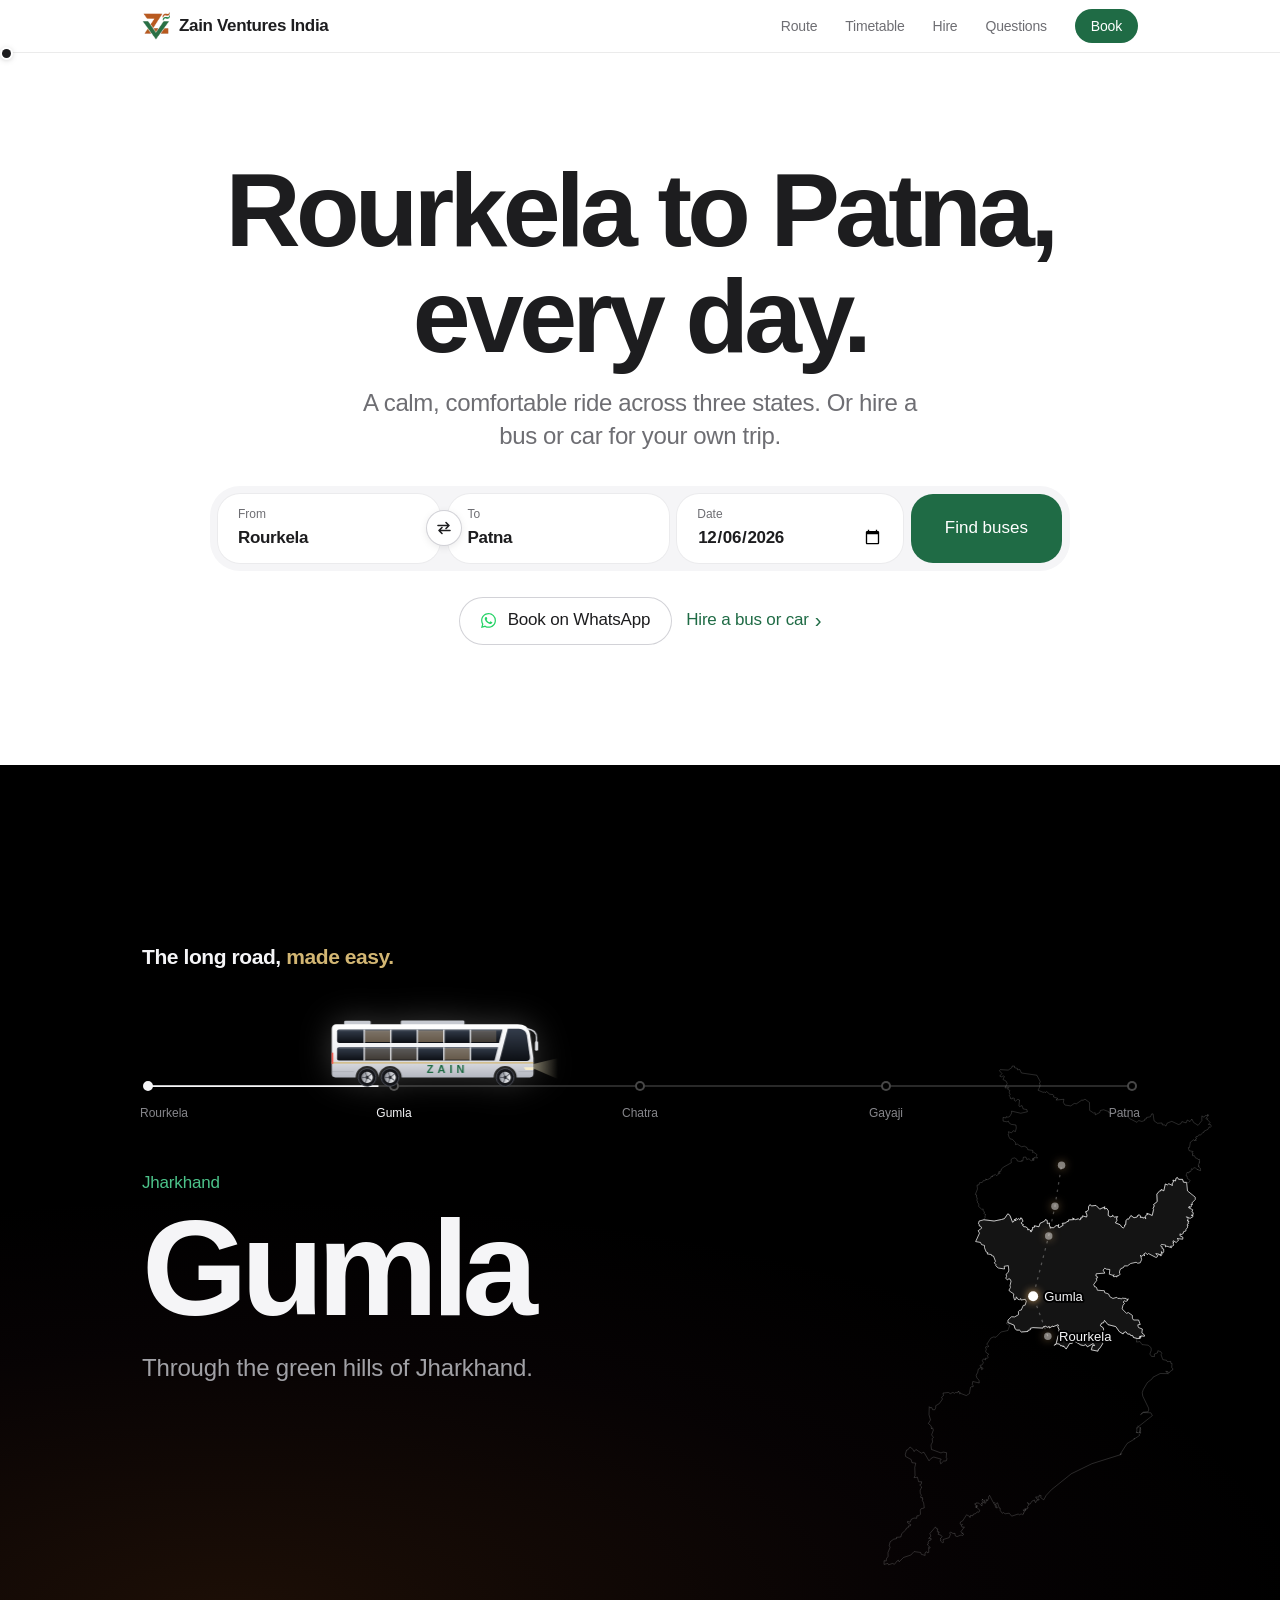
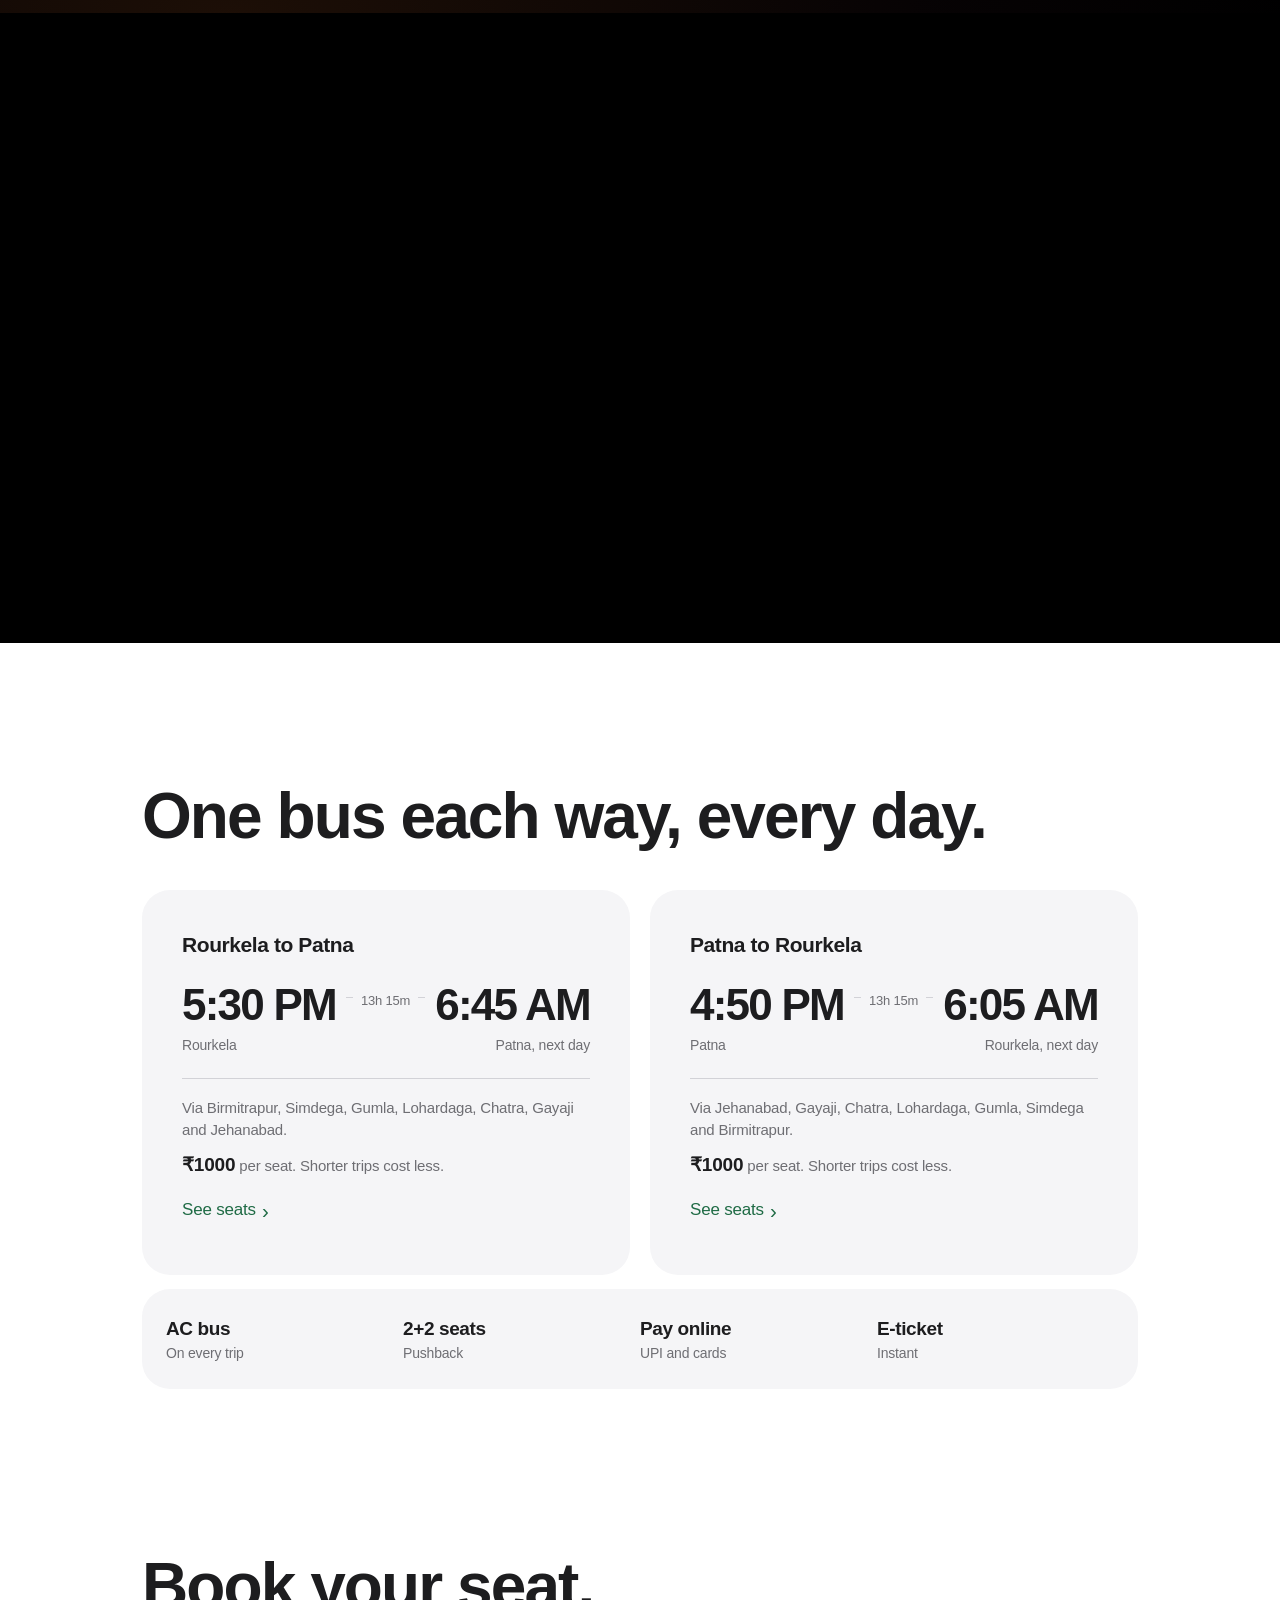
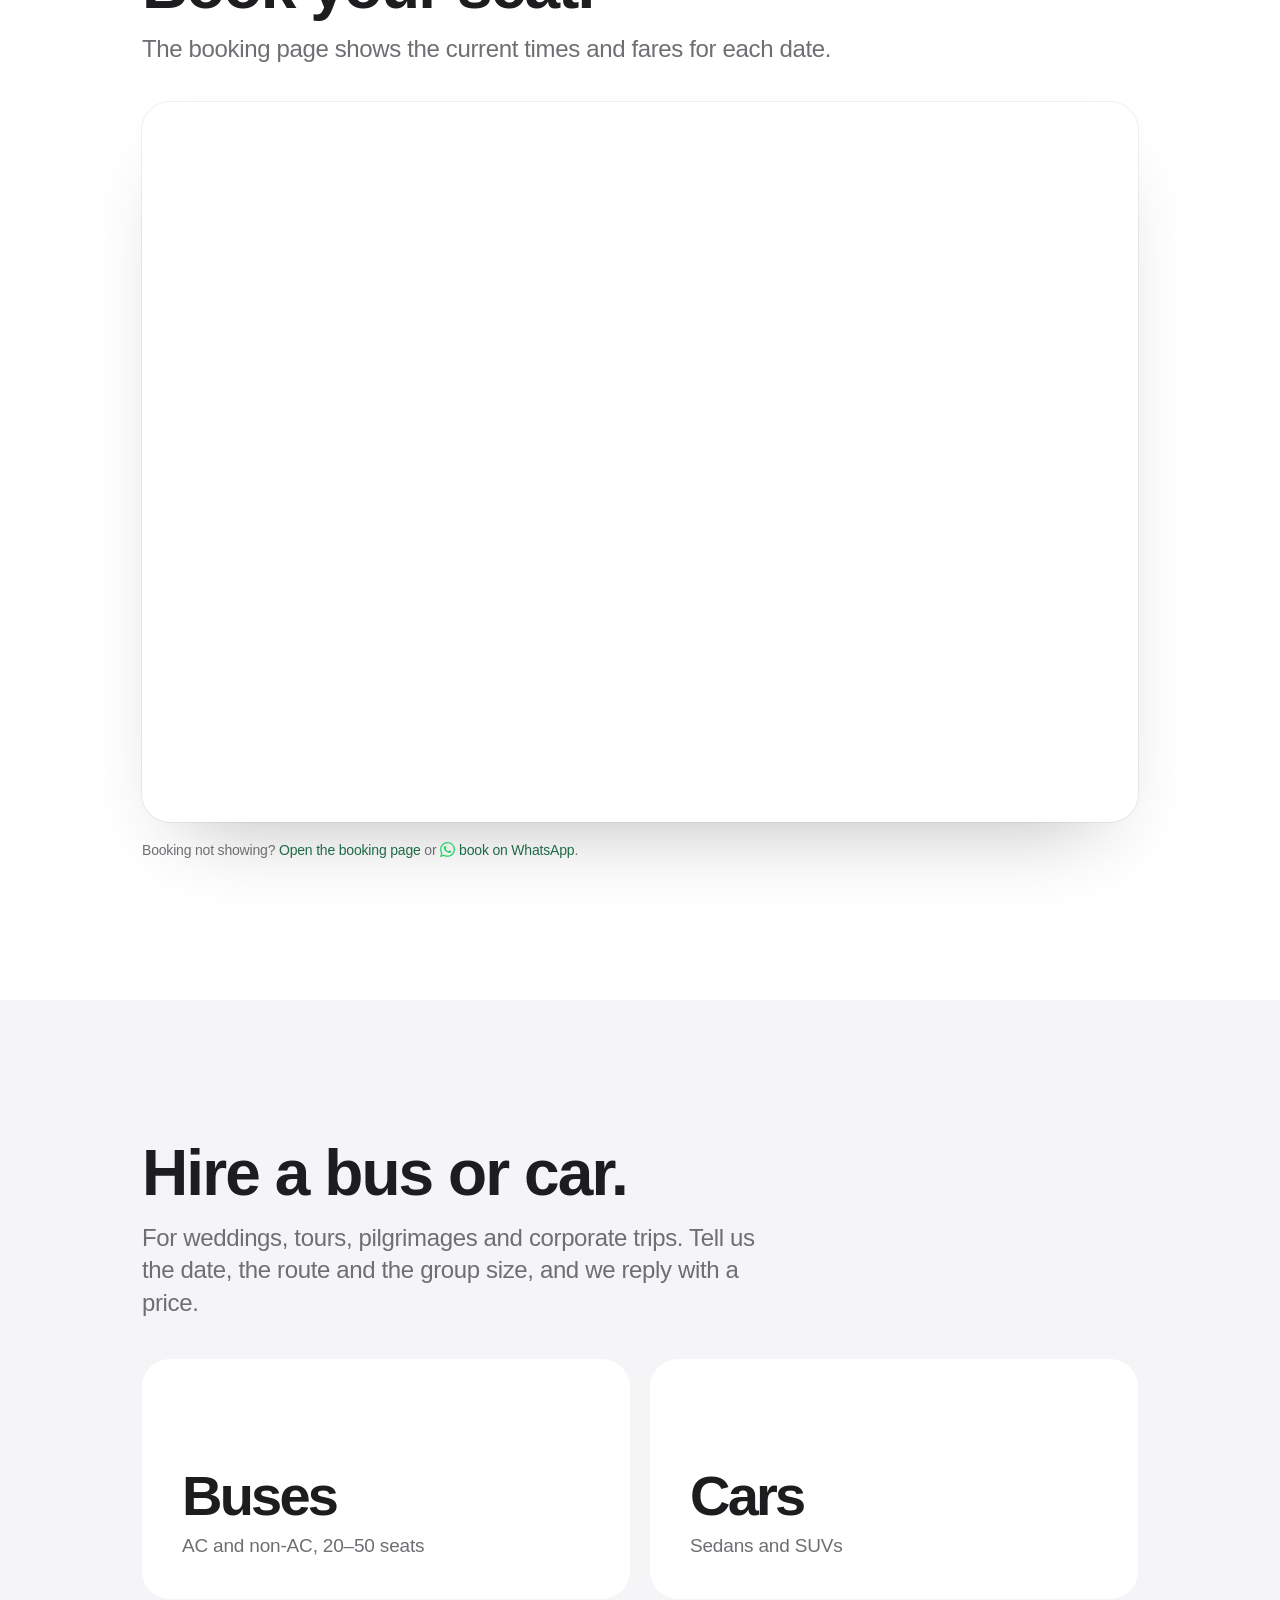
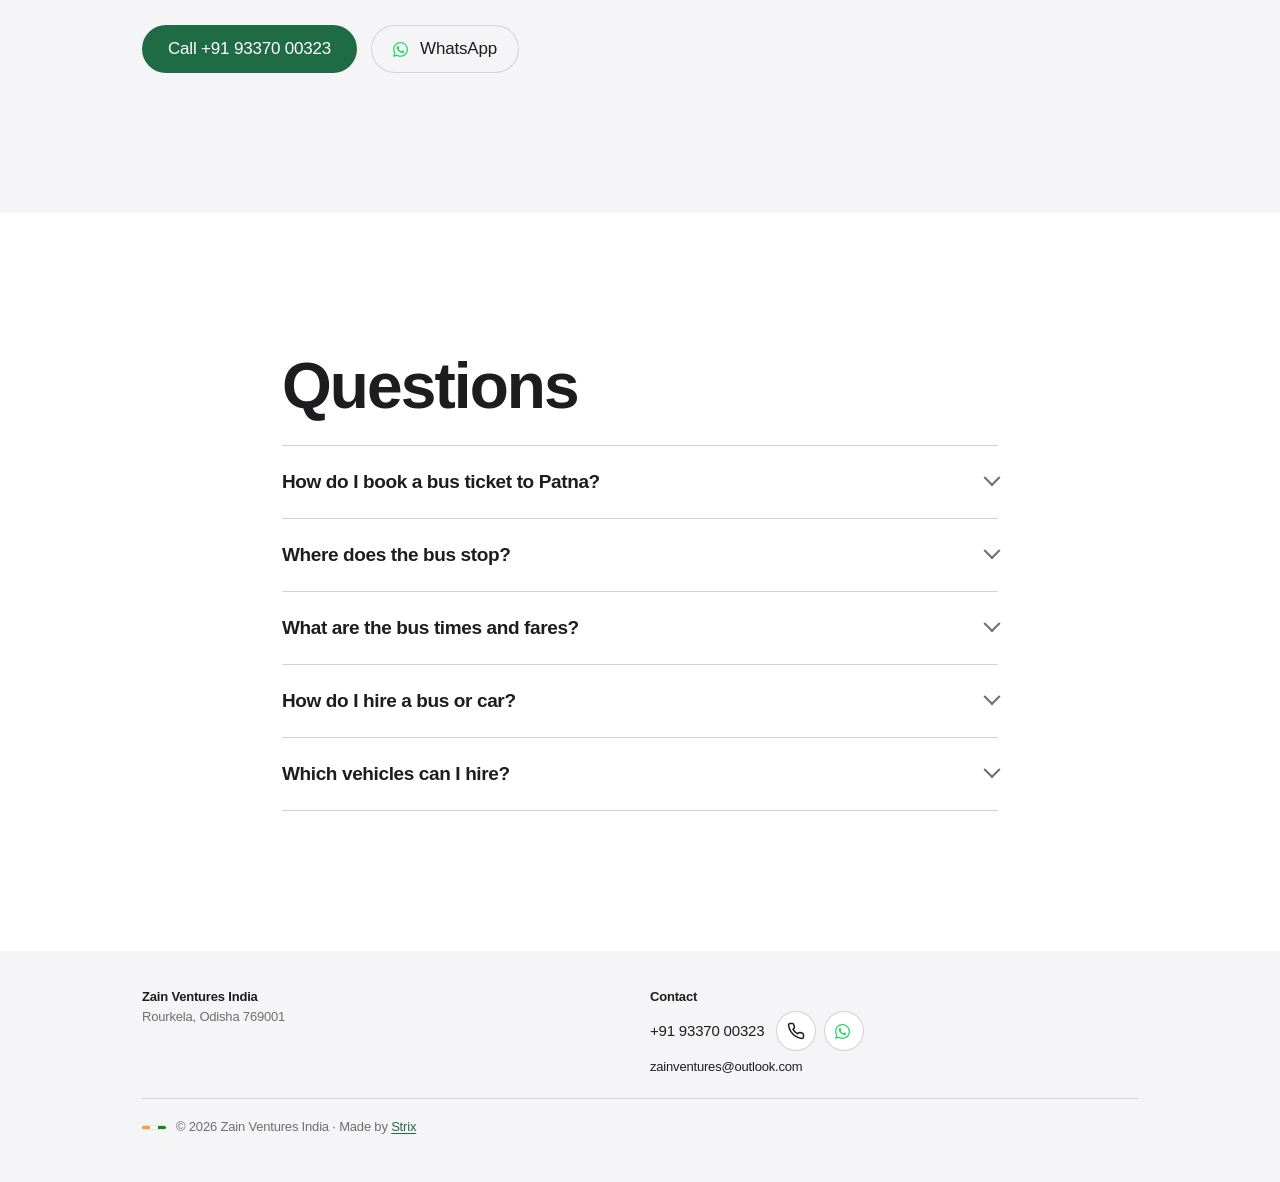
==== commit fb58616f: "Use the date in India for the search and block earlier dates The date field starts on today in India" ====
--- a/index.html
+++ b/index.html
@@ -716,8 +716,18 @@
     }
     // Search: default to today, swap the towns, and bring the booking card into view with the result.
     var form = document.querySelector(".find"), from = form.elements.from, to = form.elements.to, date = form.elements.date;
-    var now = new Date(), today = new Date(now - now.getTimezoneOffset() * 60000).toISOString().slice(0, 10);
-    date.value = date.min = today;
+    // The bus runs on India time, so "today" is the date in India (UTC+5:30), not the date on the device.
+    function todayInIndia() { return new Date(Date.now() + 5.5 * 3600000).toISOString().slice(0, 10); }
+    // No date before today. The check runs when the reader leaves the field, so typing a date by hand still works.
+    function keepDateValid() {
+      date.min = todayInIndia();
+      if (date.value && date.value < date.min) date.value = date.min;
+    }
+    date.value = date.min = todayInIndia();
+    date.addEventListener("focus", function () { date.min = todayInIndia(); });
+    date.addEventListener("blur", function () { keepDateValid(); fillWhatsApp(); });
+    // A date picker can set the value without focus on the field. Check at once in that case.
+    date.addEventListener("change", function () { if (document.activeElement !== date) keepDateValid(); });
     function toBooking() { document.getElementById("book").scrollIntoView({ behavior: "smooth" }); }
     function check() { to.setCustomValidity(from.value === to.value ? "Choose two different towns." : ""); }
     from.addEventListener("change", check); to.addEventListener("change", check);
@@ -732,7 +742,7 @@
     function tripMessage() {
       var text = "Hi, I want to book a ticket";
       if (from.value !== to.value) text += " from " + townName(from.value) + " to " + townName(to.value);
-      var d = date.value.split("-");
+      var today = todayInIndia(), d = (date.value && date.value < today ? today : date.value).split("-");
       if (d.length === 3) text += " on " + Number(d[2]) + " " + MONTHS[d[1] - 1] + " " + d[0];
       return text + ".";
     }
@@ -744,8 +754,9 @@
     form.querySelector(".swap").addEventListener("click", fillWhatsApp);
     fillWhatsApp();
     document.querySelectorAll(".seats").forEach(function (a) {
-      a.href += "&date=" + today;
-      a.addEventListener("click", toBooking);
+      var base = a.href;
+      a.href = base + "&date=" + todayInIndia();
+      a.addEventListener("click", function () { a.href = base + "&date=" + todayInIndia(); toBooking(); });
     });
 
     function queue() { if (!queued) { queued = true; requestAnimationFrame(draw); } }
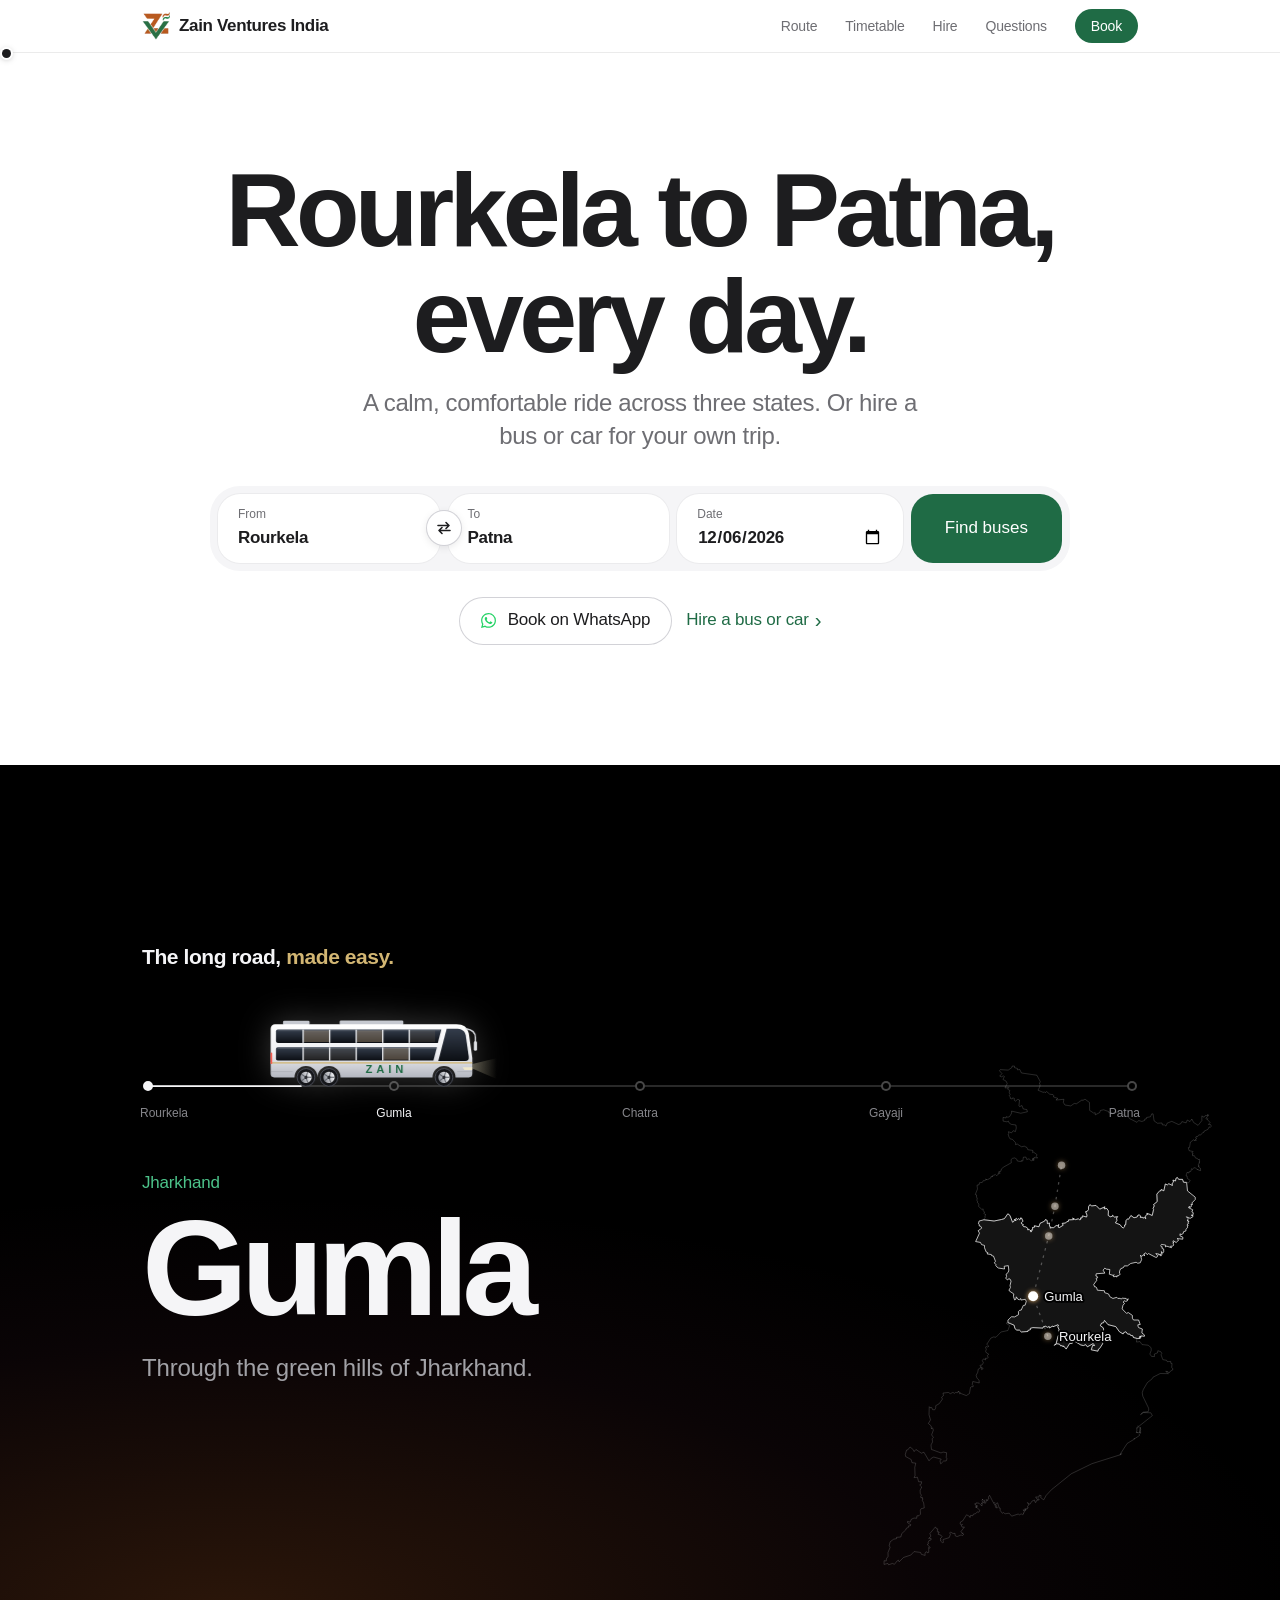
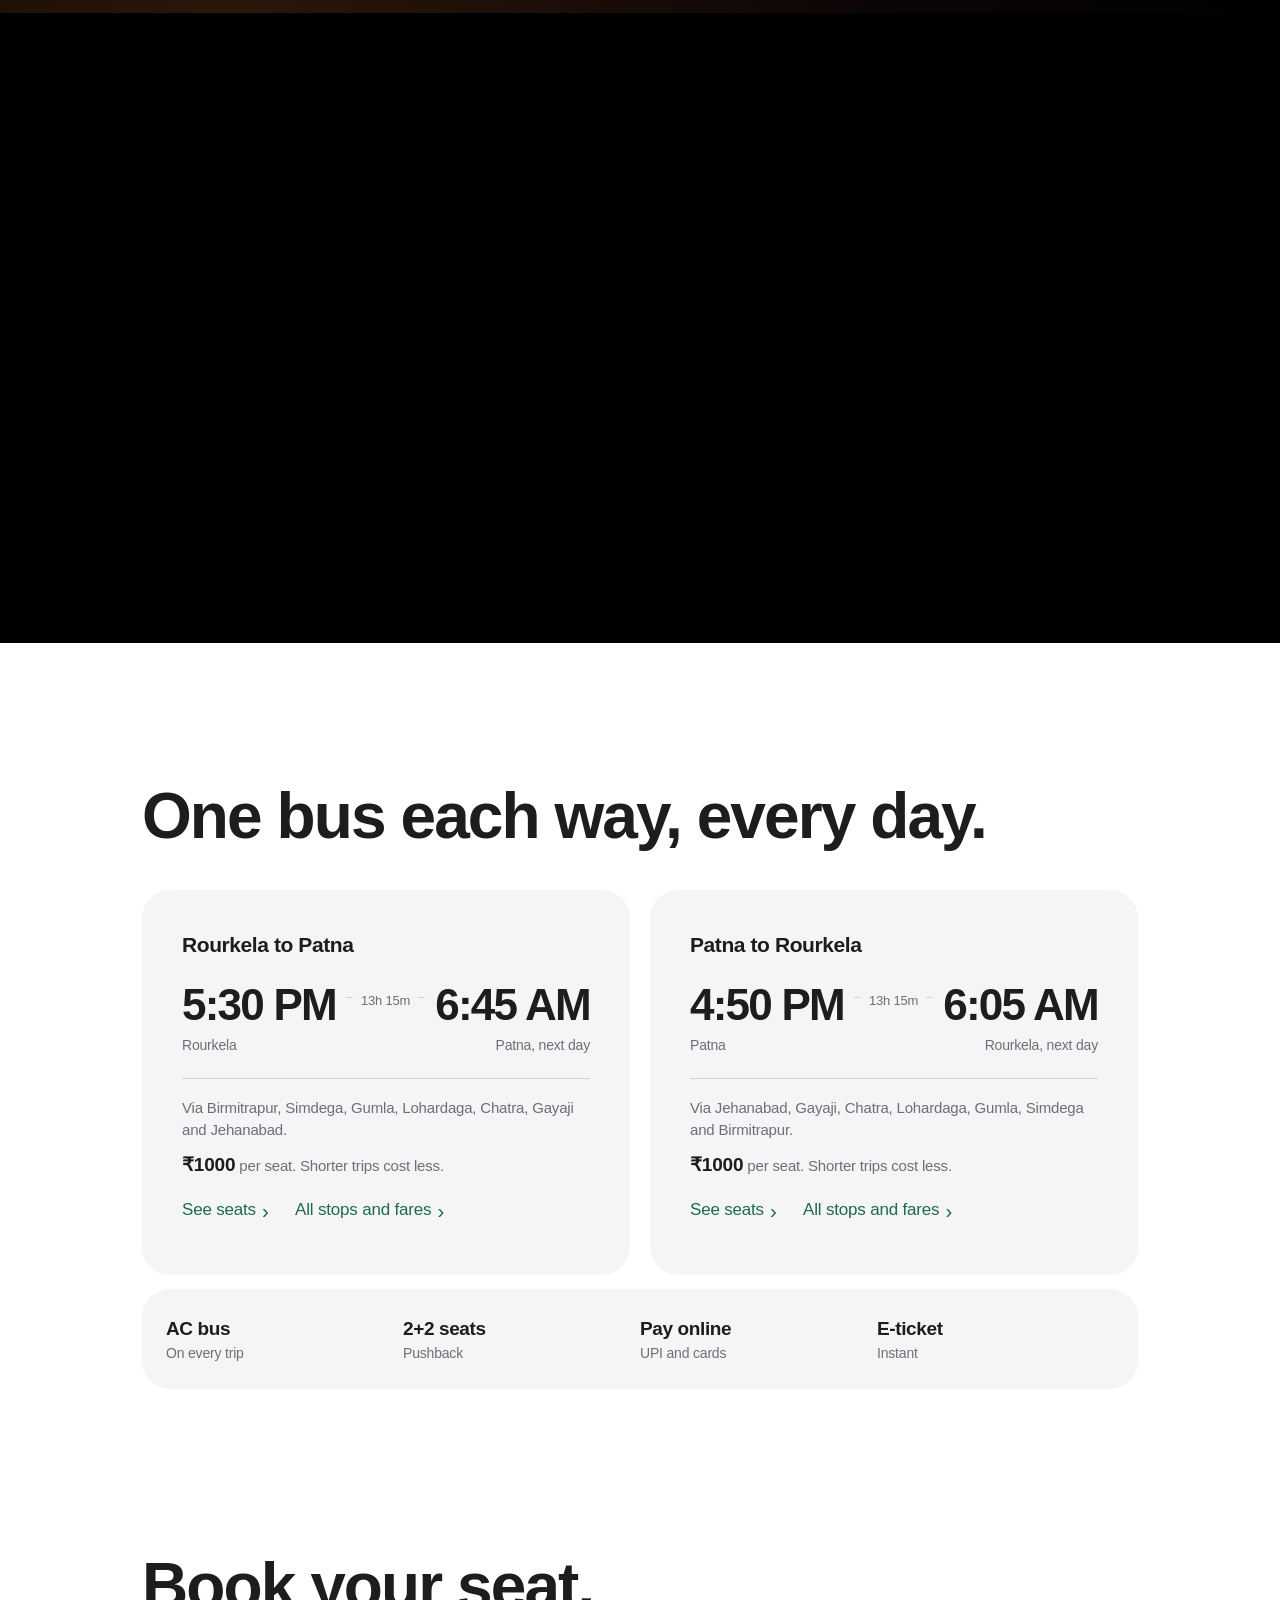
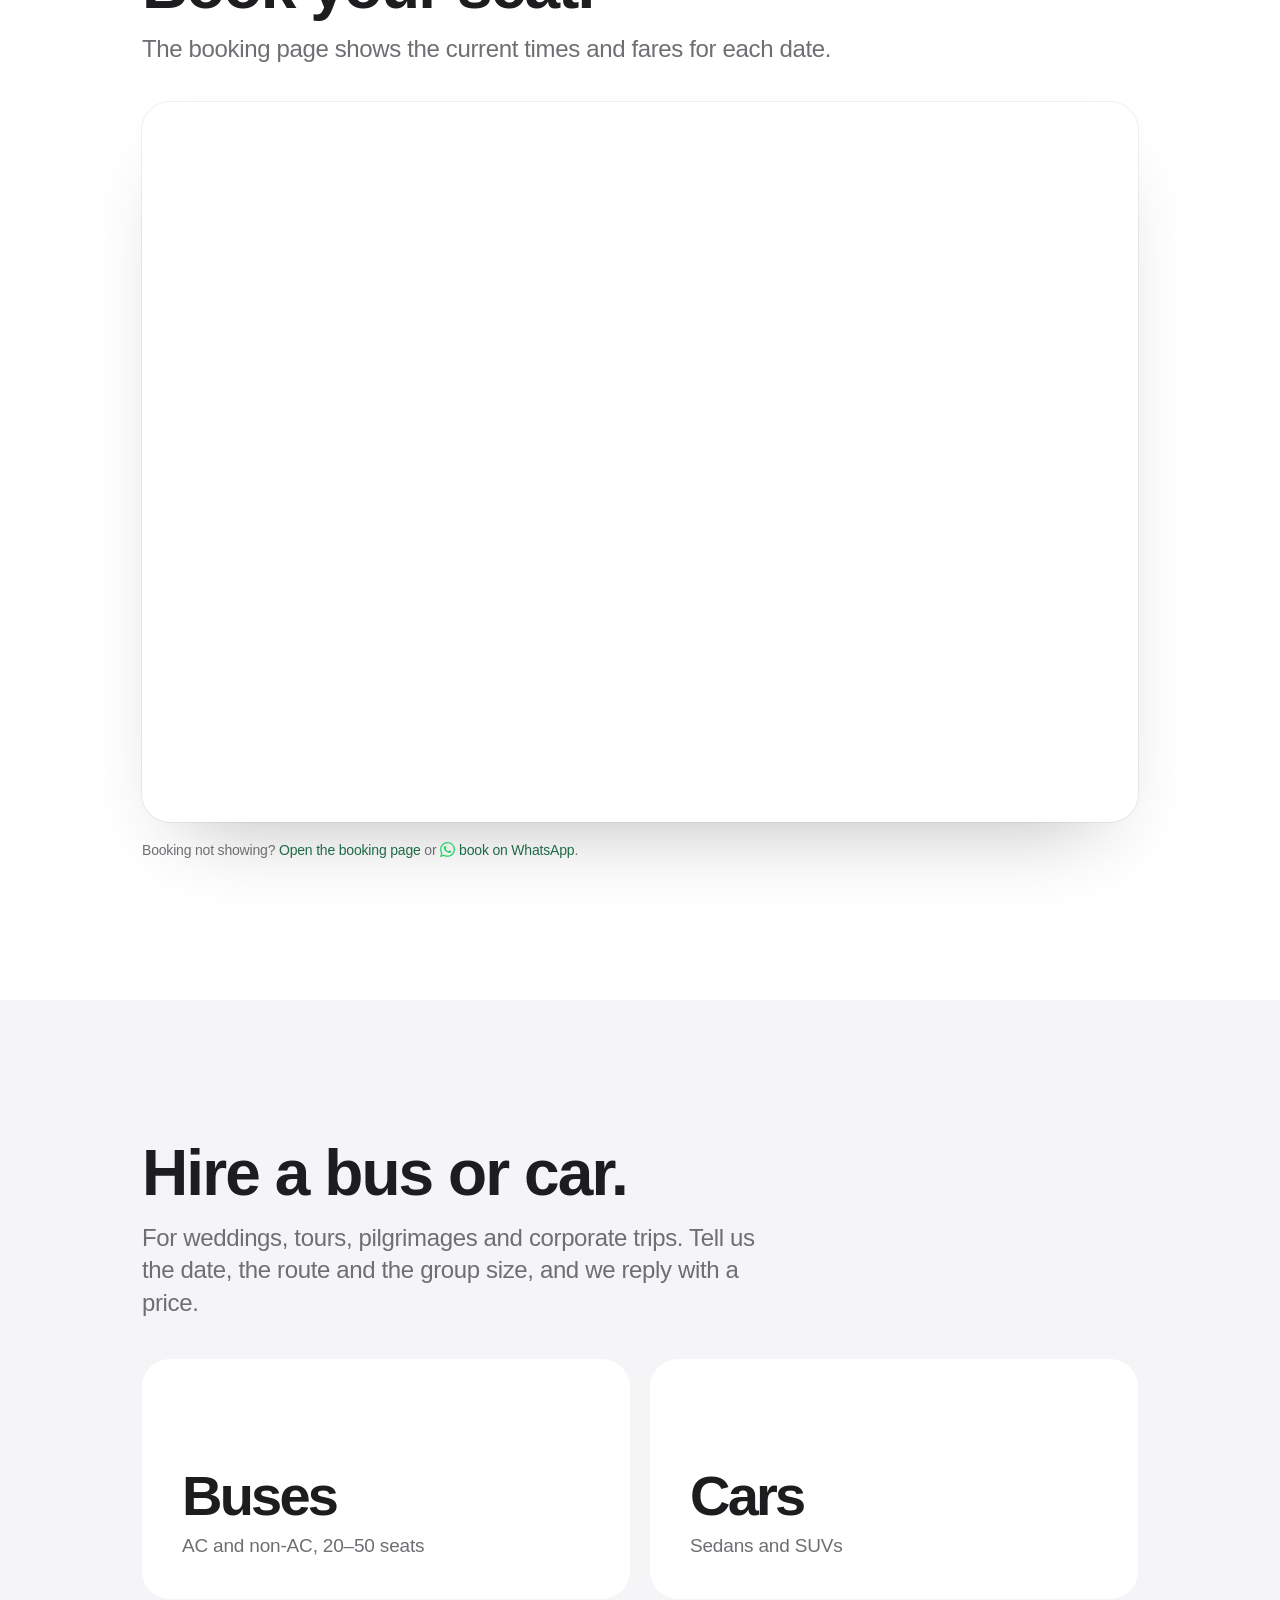
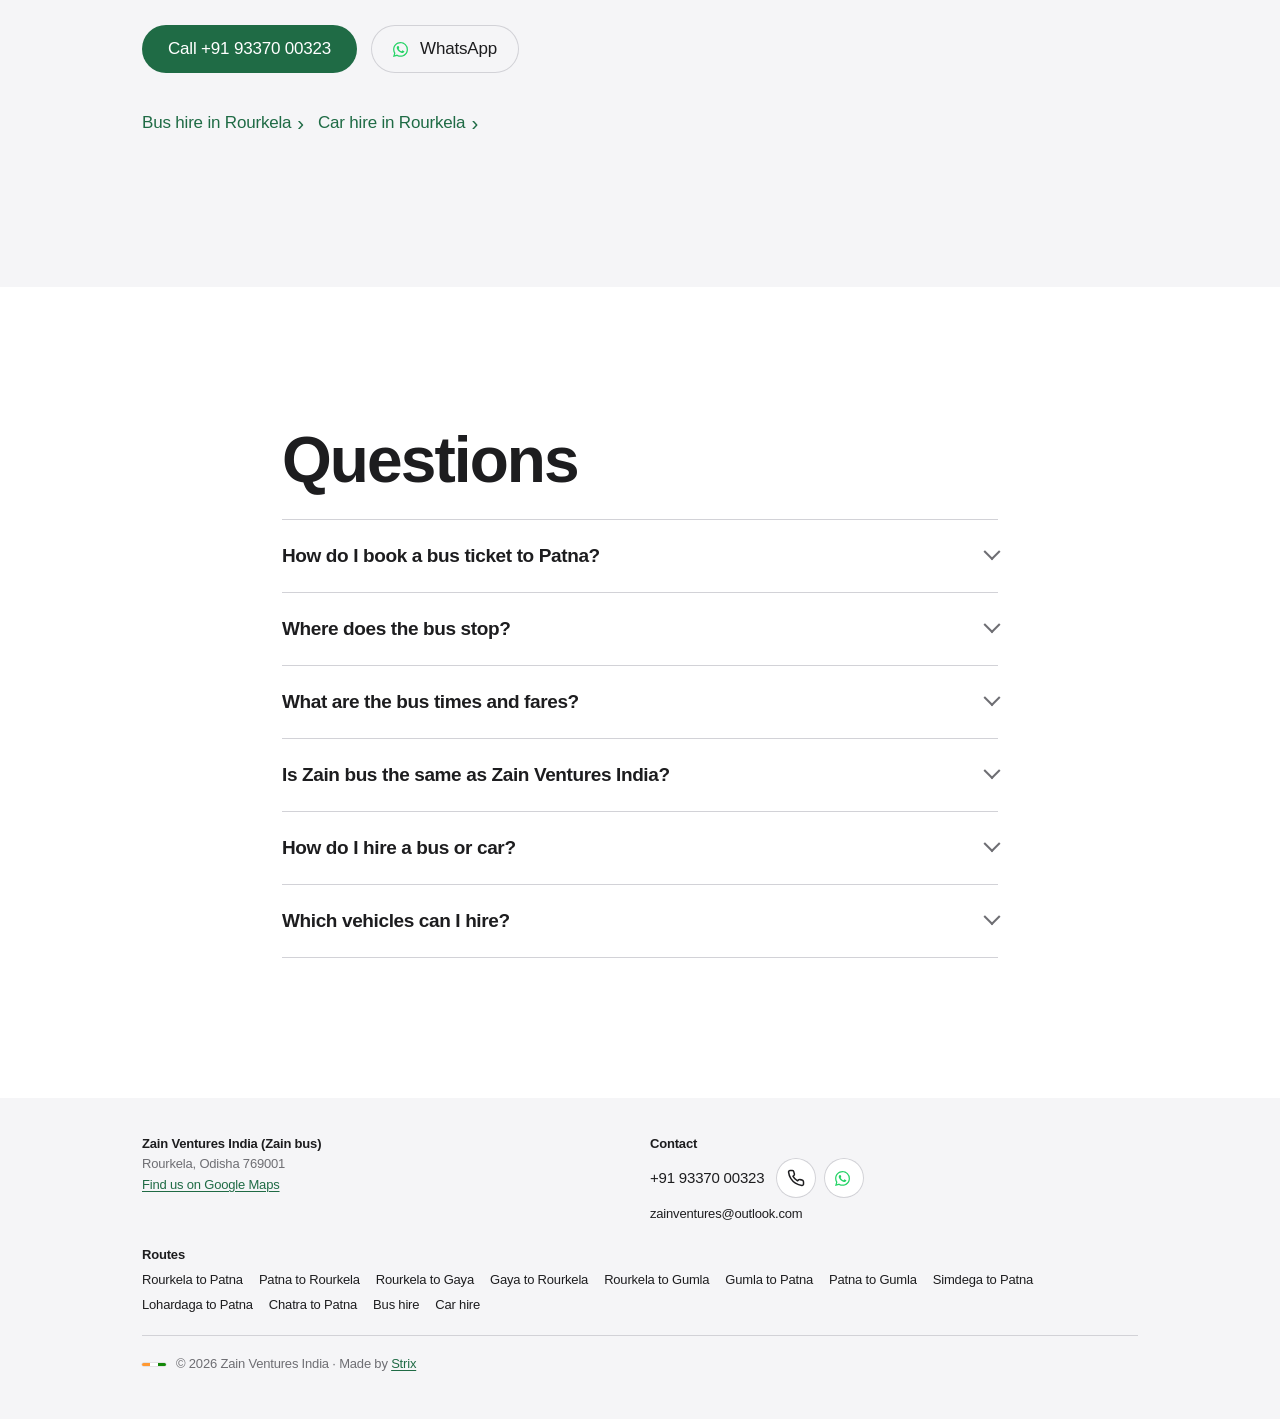
==== commit 3b73b3cf: "Add route pages and hire pages for search Add one page for each main route and each hire service, wi" ====
--- a/index.html
+++ b/index.html
@@ -3,8 +3,8 @@
 <head>
 <meta charset="UTF-8" />
 <meta name="viewport" content="width=device-width,initial-scale=1,viewport-fit=cover" />
-<title>Rourkela to Patna Daily AC Bus | Zain Ventures India</title>
-<meta name="description" content="Daily AC bus from Rourkela to Patna. Leaves 5:30 PM, arrives 6:45 AM, ₹1000 per seat. Book online or on WhatsApp. Bus and car hire in Rourkela." />
+<title>Rourkela to Patna Daily AC Bus | Zain Bus, Zain Ventures India</title>
+<meta name="description" content="Zain bus: daily AC bus from Rourkela to Patna. Leaves 5:30 PM, arrives 6:45 AM, ₹1000 per seat. Book online or on WhatsApp. Bus and car hire in Rourkela." />
 <link rel="canonical" href="https://zainventures.in/" />
 <link rel="alternate" hreflang="en-IN" href="https://zainventures.in/" />
 <link rel="alternate" hreflang="x-default" href="https://zainventures.in/" />
@@ -18,10 +18,10 @@
 
 <meta name="geo.region" content="IN-OR" />
 <meta name="geo.placename" content="Rourkela, Odisha, India" />
-<meta name="geo.position" content="22.2604;84.8536" />
-
-<meta property="og:title" content="Rourkela to Patna Daily AC Bus | Zain Ventures India" />
-<meta property="og:description" content="Daily AC bus from Rourkela to Patna. Leaves 5:30 PM, arrives 6:45 AM, ₹1000 per seat. Book online or on WhatsApp. Bus and car hire in Rourkela." />
+<meta name="geo.position" content="22.2246;84.8595" />
+
+<meta property="og:title" content="Rourkela to Patna Daily AC Bus | Zain Bus, Zain Ventures India" />
+<meta property="og:description" content="Zain bus: daily AC bus from Rourkela to Patna. Leaves 5:30 PM, arrives 6:45 AM, ₹1000 per seat. Book online or on WhatsApp. Bus and car hire in Rourkela." />
 <meta property="og:type" content="website" />
 <meta property="og:url" content="https://zainventures.in/" />
 <meta property="og:image" content="https://zainventures.in/logo.png" />
@@ -49,6 +49,7 @@
    "@type": "LocalBusiness",
    "@id": "https://zainventures.in/#business",
    "name": "Zain Ventures India",
+   "alternateName": "Zain Bus",
    "url": "https://zainventures.in/",
    "logo": "https://zainventures.in/logo.png",
    "image": "https://zainventures.in/logo.png",
@@ -64,8 +65,8 @@
    },
    "geo": {
     "@type": "GeoCoordinates",
-    "latitude": 22.2604,
-    "longitude": 84.8536
+    "latitude": 22.2245755,
+    "longitude": 84.8594631
    },
    "openingHoursSpecification": {
     "@type": "OpeningHoursSpecification",
@@ -81,7 +82,9 @@
     "opens": "00:00",
     "closes": "23:59"
    },
+   "hasMap": "https://www.google.com/maps?cid=4369737631760114957",
    "sameAs": [
+    "https://www.google.com/maps?cid=4369737631760114957",
     "https://www.facebook.com/zainventuresindia",
     "https://www.instagram.com/zainventures.in"
    ]
@@ -237,6 +240,14 @@
      "acceptedAnswer": {
       "@type": "Answer",
       "text": "The bus leaves Rourkela at 5:30 PM and reaches Patna at 6:45 AM the next day. It leaves Patna at 4:50 PM and reaches Rourkela at 6:05 AM the next day. A seat for the full trip costs ₹1000. The booking page shows the current times and fares for each date."
+     }
+    },
+    {
+     "@type": "Question",
+     "name": "Is Zain bus the same as Zain Ventures India?",
+     "acceptedAnswer": {
+      "@type": "Answer",
+      "text": "Yes. Zain Ventures India runs the Zain bus between Rourkela and Patna. The bus has the name ZAIN on its side."
      }
     },
     {
@@ -406,7 +417,7 @@
   .leg .via { margin-top: 22px; padding-top: 18px; border-top: 1px solid var(--hair); color: var(--grey); font-size: 15px; }
   .leg .fare { margin-top: 10px; font-size: 15px; color: var(--grey); }
   .leg .fare b { color: var(--ink); font-size: 19px; font-weight: 600; }
-  .leg .more { margin-top: 8px; }
+  .leg .more { margin-top: 8px; margin-right: 22px; }
   .facts { display: grid; grid-template-columns: 1fr 1fr; margin-top: 14px; border-radius: var(--r); background: var(--mist); padding: 10px 24px; }
   .facts div { padding: 16px 0; }
   .facts dt { font-size: 19px; font-weight: 600; letter-spacing: -.02em; }
@@ -451,7 +462,9 @@
   .foot .wrap { display: grid; gap: 20px; }
   .foot strong { display: block; color: var(--ink); font-weight: 600; }
   .foot a { color: var(--ink); }
-  .foot .legal a { color: var(--green); text-decoration: underline; text-underline-offset: 2px; }
+  .foot .legal a, .foot .map-link { color: var(--green); text-decoration: underline; text-underline-offset: 2px; }
+  .foot .routes { display: flex; flex-wrap: wrap; gap: 4px 16px; }
+  .foot .routes strong { flex-basis: 100%; }
   .reach { display: flex; align-items: center; gap: 8px; margin: 4px 0 6px; }
   .reach a:first-child { margin-right: 4px; font-size: 15px; }
   .ico { display: grid; place-items: center; width: 40px; height: 40px; border-radius: 50%; background: var(--white); box-shadow: inset 0 0 0 1px var(--hair); }
@@ -495,7 +508,7 @@
     .times, .book, .hire, .faq { padding-top: 140px; }
     .book, .hire, .faq { padding-bottom: 140px; }
     .foot .wrap { grid-template-columns: 1fr 1fr; }
-    .foot .legal { grid-column: 1 / -1; }
+    .foot .legal, .foot .routes { grid-column: 1 / -1; }
   }
   @media (prefers-reduced-motion: reduce) {
     html { scroll-behavior: auto; }
@@ -577,6 +590,7 @@
           <p class="via">Via Birmitrapur, Simdega, Gumla, Lohardaga, Chatra, Gayaji and Jehanabad.</p>
           <p class="fare"><b>₹1000</b> per seat. Shorter trips cost less.</p>
           <a class="more seats" href="https://fleetmanager.pythonanywhere.com/tickets/zain-ventures-india/results/?from=ROURKELA&amp;to=PATNA" target="booking">See seats</a>
+          <a class="more" href="/rourkela-to-patna-bus/">All stops and fares</a>
         </article>
         <article class="leg">
           <h3>Patna to Rourkela</h3>
@@ -588,6 +602,7 @@
           <p class="via">Via Jehanabad, Gayaji, Chatra, Lohardaga, Gumla, Simdega and Birmitrapur.</p>
           <p class="fare"><b>₹1000</b> per seat. Shorter trips cost less.</p>
           <a class="more seats" href="https://fleetmanager.pythonanywhere.com/tickets/zain-ventures-india/results/?from=PATNA&amp;to=ROURKELA" target="booking">See seats</a>
+          <a class="more" href="/patna-to-rourkela-bus/">All stops and fares</a>
         </article>
       </div>
       <dl class="facts">
@@ -617,6 +632,7 @@
         <div class="tile" style="--i:1"><b>Cars</b><span>Sedans and SUVs</span></div>
       </div>
       <div class="cta"><a class="pill" href="tel:+919337000323">Call +91 93370 00323</a><a class="wa" href="https://wa.me/919337000323?text=Hi,%20I%20want%20to%20hire%20a%20vehicle"><svg class="wa-i" viewBox="0 0 24 24" aria-hidden="true"><use href="#wa" /></svg>WhatsApp</a></div>
+      <div class="cta"><a class="more" href="/bus-hire-rourkela/">Bus hire in Rourkela</a><a class="more" href="/car-hire-rourkela/">Car hire in Rourkela</a></div>
     </div>
   </section>
 
@@ -626,6 +642,7 @@
       <details><summary>How do I book a bus ticket to Patna?</summary><p>Book online on our <a href="#book">booking page</a>, or call or WhatsApp <a href="tel:+919337000323">+91 93370 00323</a>.</p></details>
       <details><summary>Where does the bus stop?</summary><p>Rourkela, Birmitrapur, Simdega, Gumla, Lohardaga, Chatra, Gayaji, Jehanabad and Patna. The bus runs daily in both directions.</p></details>
       <details><summary>What are the bus times and fares?</summary><p>The bus leaves Rourkela at 5:30 PM and reaches Patna at 6:45 AM the next day. It leaves Patna at 4:50 PM and reaches Rourkela at 6:05 AM the next day. A seat for the full trip costs ₹1000. The booking page shows the current times and fares for each date.</p></details>
+      <details><summary>Is Zain bus the same as Zain Ventures India?</summary><p>Yes. Zain Ventures India runs the Zain bus between Rourkela and Patna. The bus has the name ZAIN on its side.</p></details>
       <details><summary>How do I hire a bus or car?</summary><p>Call or WhatsApp <a href="tel:+919337000323">+91 93370 00323</a> with your date, route and group size. We reply with a price.</p></details>
       <details><summary>Which vehicles can I hire?</summary><p>AC and non-AC buses with 20 to 50 seats, sedans and SUVs.</p></details>
     </div>
@@ -634,8 +651,9 @@
 
 <footer class="foot">
   <div class="wrap">
-    <div><strong>Zain Ventures India</strong>Rourkela, Odisha 769001</div>
+    <div><strong>Zain Ventures India (Zain bus)</strong>Rourkela, Odisha 769001<br /><a class="map-link" href="https://www.google.com/maps?cid=4369737631760114957" rel="noopener">Find us on Google Maps</a></div>
     <div><strong>Contact</strong><span class="reach"><a href="tel:+919337000323">+91 93370 00323</a><a class="ico" href="tel:+919337000323" aria-label="Call +91 93370 00323"><svg class="call-i" viewBox="0 0 24 24" aria-hidden="true"><use href="#call" /></svg></a><a class="ico" href="https://wa.me/919337000323" aria-label="WhatsApp +91 93370 00323"><svg class="wa-i" viewBox="0 0 24 24" aria-hidden="true"><use href="#wa" /></svg></a></span><a href="mailto:zainventures@outlook.com">zainventures@outlook.com</a></div>
+    <div class="routes"><strong>Routes</strong><a href="/rourkela-to-patna-bus/">Rourkela to Patna</a><a href="/patna-to-rourkela-bus/">Patna to Rourkela</a><a href="/rourkela-to-gaya-bus/">Rourkela to Gaya</a><a href="/gaya-to-rourkela-bus/">Gaya to Rourkela</a><a href="/rourkela-to-gumla-bus/">Rourkela to Gumla</a><a href="/gumla-to-patna-bus/">Gumla to Patna</a><a href="/patna-to-gumla-bus/">Patna to Gumla</a><a href="/simdega-to-patna-bus/">Simdega to Patna</a><a href="/lohardaga-to-patna-bus/">Lohardaga to Patna</a><a href="/chatra-to-patna-bus/">Chatra to Patna</a><a href="/bus-hire-rourkela/">Bus hire</a><a href="/car-hire-rourkela/">Car hire</a></div>
     <div class="legal"><span>© 2026 Zain Ventures India · Made by <a href="https://strix.co.in" rel="noopener">Strix</a></span></div>
   </div>
 </footer>
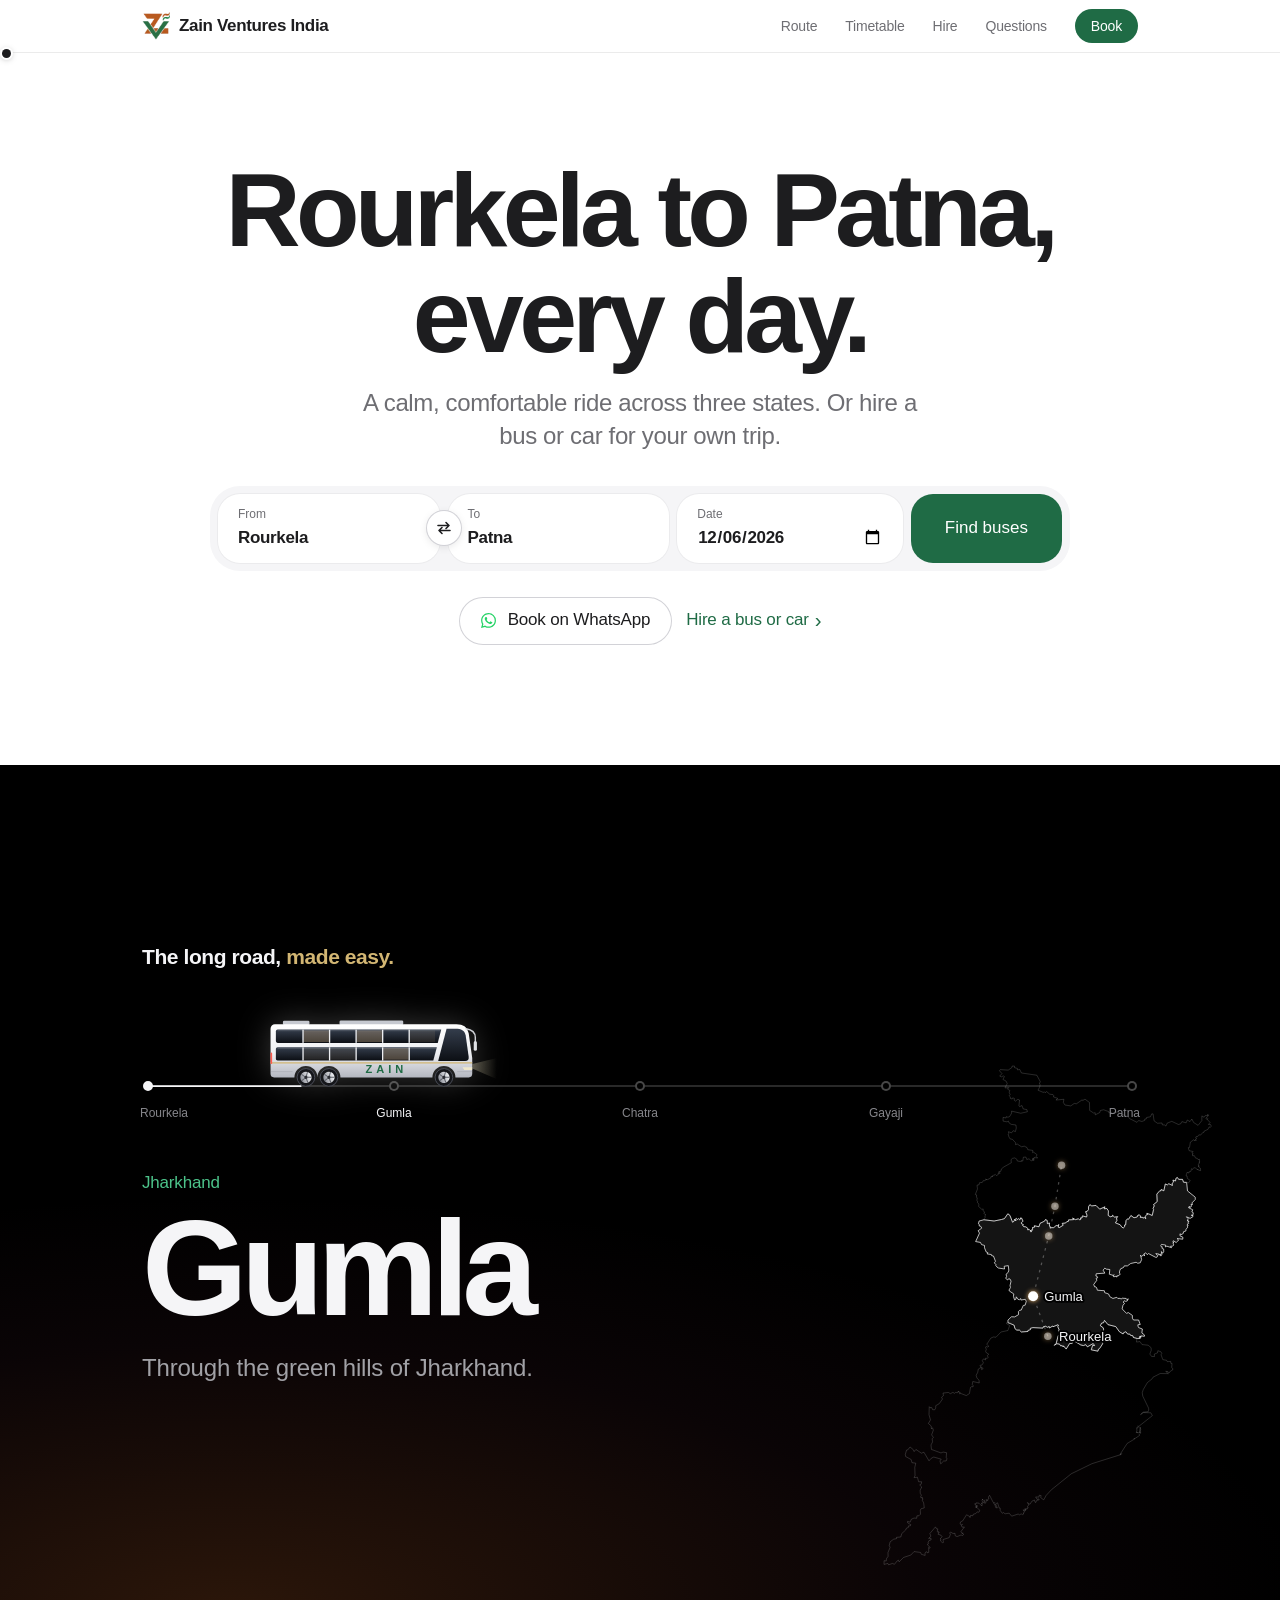
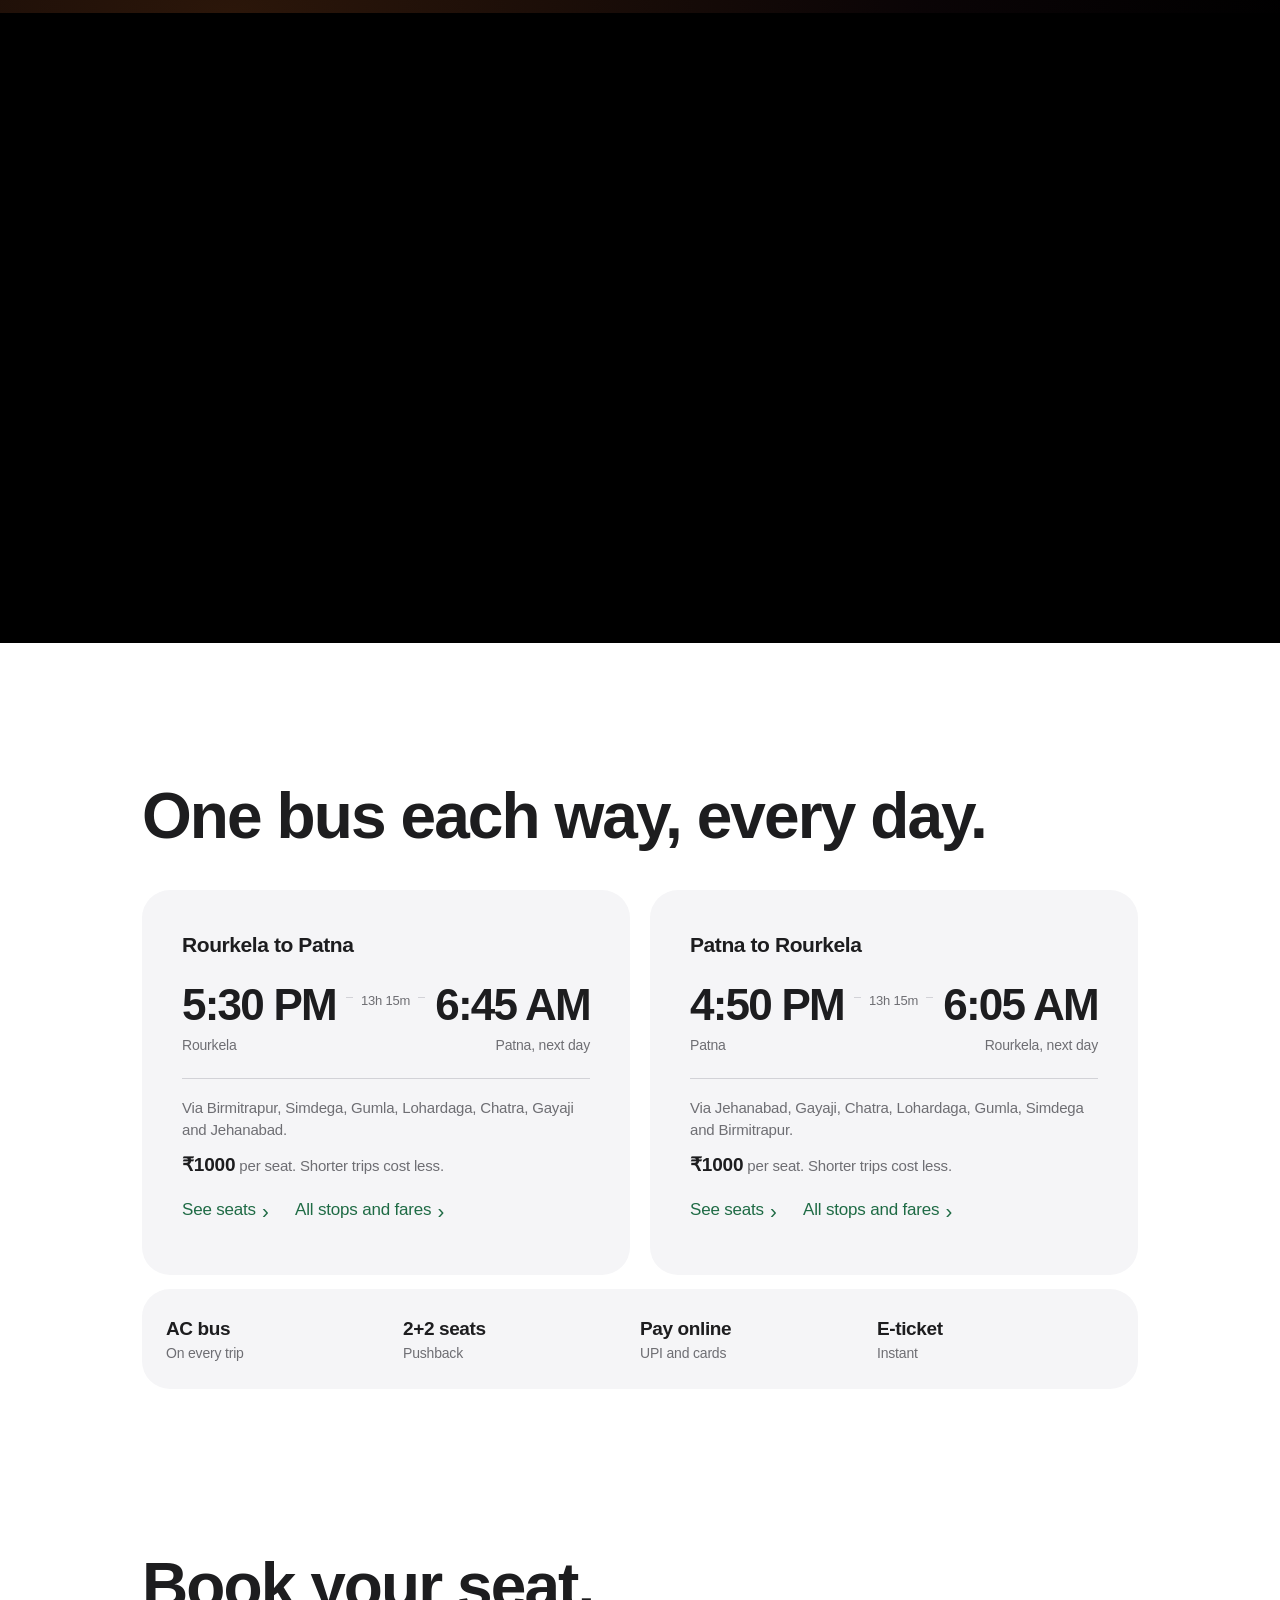
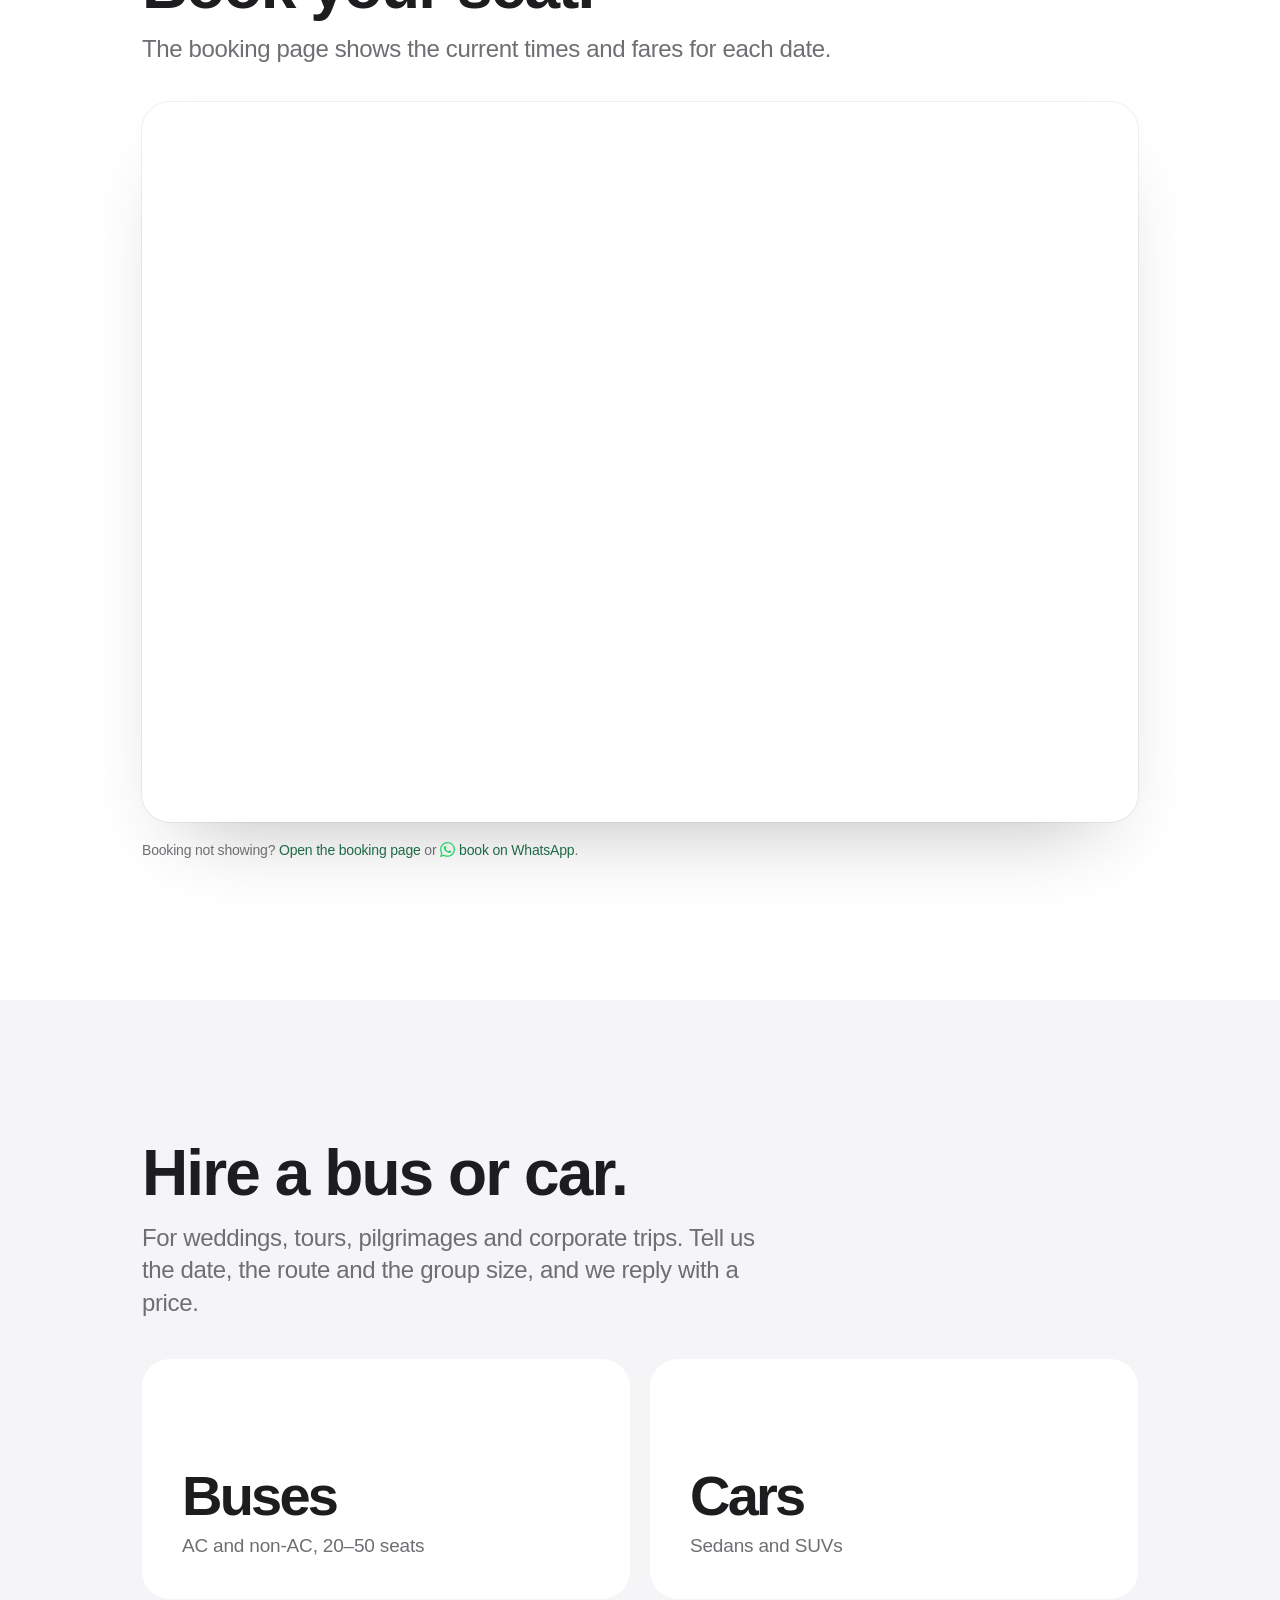
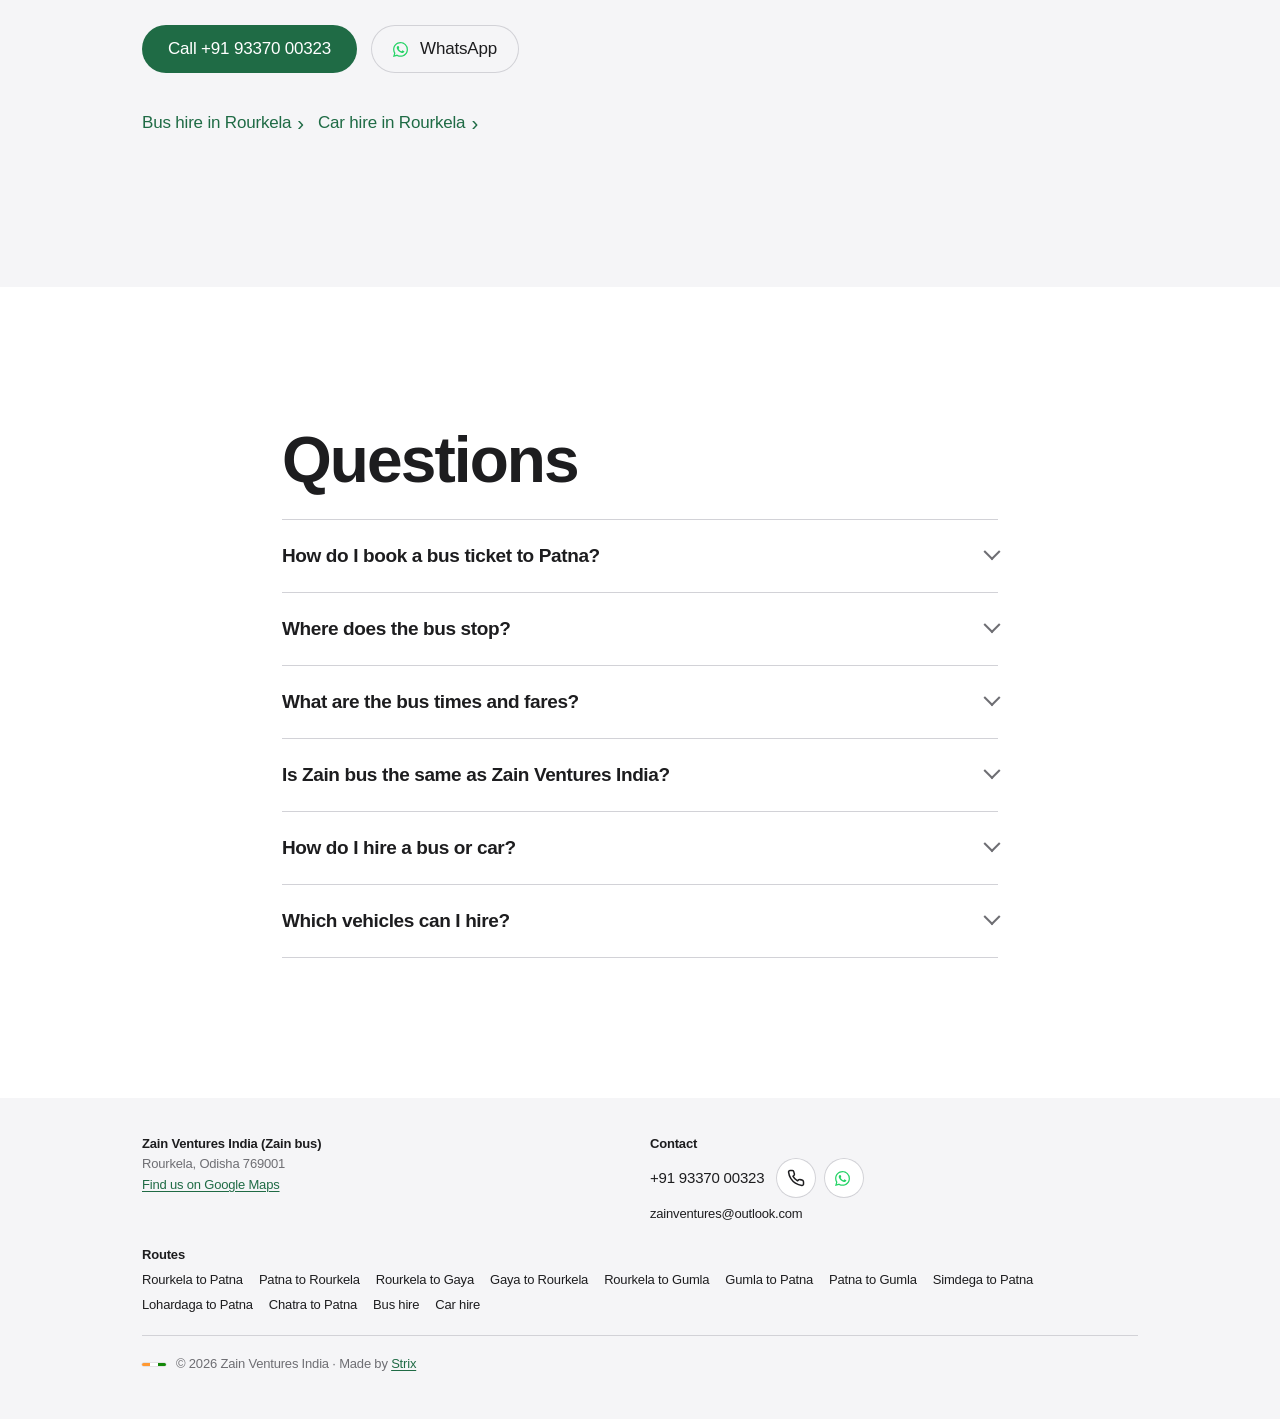
==== commit 246523f9: "Show the map larger on phones by cutting it to the road" ====
--- a/index.html
+++ b/index.html
@@ -369,6 +369,11 @@
   .map { display: none; }
   .js .map { display: block; order: 2; flex: 1 1 0; min-height: 0; max-height: 300px; aspect-ratio: 270.5 / 408; align-self: center; margin: 8px 0 0; }
   @media (max-height: 600px) and (max-width: 759px) { .js .map { display: none; } }
+  /* Phones: the script cuts the map to the road, so the road is drawn large. The cut edges fade out. */
+  @media (max-width: 759px) {
+    .js .map { align-self: stretch; aspect-ratio: auto; margin: 0; -webkit-mask-image: linear-gradient(transparent, #000 9%, #000 91%, transparent); mask-image: linear-gradient(transparent, #000 9%, #000 91%, transparent); }
+    .js .stage .stops { height: 10.5em; }
+  }
   .map path { fill: transparent; stroke: rgba(255, 255, 255, .16); stroke-width: 1; vector-effect: non-scaling-stroke; transition: stroke .7s var(--ease), fill .7s var(--ease); }
   .map path.cur { stroke: rgba(255, 255, 255, .7); fill: rgba(255, 255, 255, .08); }
   .map .way { fill: none; stroke: rgba(255, 255, 255, .28); stroke-dasharray: 2 4; }
@@ -676,6 +681,11 @@
     var stops = [].slice.call(stage.querySelectorAll(".stop")), nodes = [].slice.call(stage.querySelectorAll(".node"));
     var states = [].slice.call(stage.querySelectorAll(".map path[data-s]")), towns = [].slice.call(stage.querySelectorAll(".map .town"));
     var lamp = stage.querySelector(".lamp"), rail = stage.querySelector(".rail");
+    // Phones have little room, so they show only the part of the map that holds the road.
+    var map = stage.querySelector(".map"), phone = matchMedia("(max-width: 759px)");
+    function frameMap() { map.setAttribute("viewBox", phone.matches ? "0 66 270.5 172" : "0 0 270.5 408"); }
+    frameMap();
+    if (phone.addEventListener) phone.addEventListener("change", frameMap);
     var last = stops.length - 1, heldAt = null, queued = false;
     // "target" is where the scroll says the bus is. "shown" is where the bus is drawn. It follows the target.
     var target = 0, shown = -1, speed = 0, lastTime = 0, running = false;
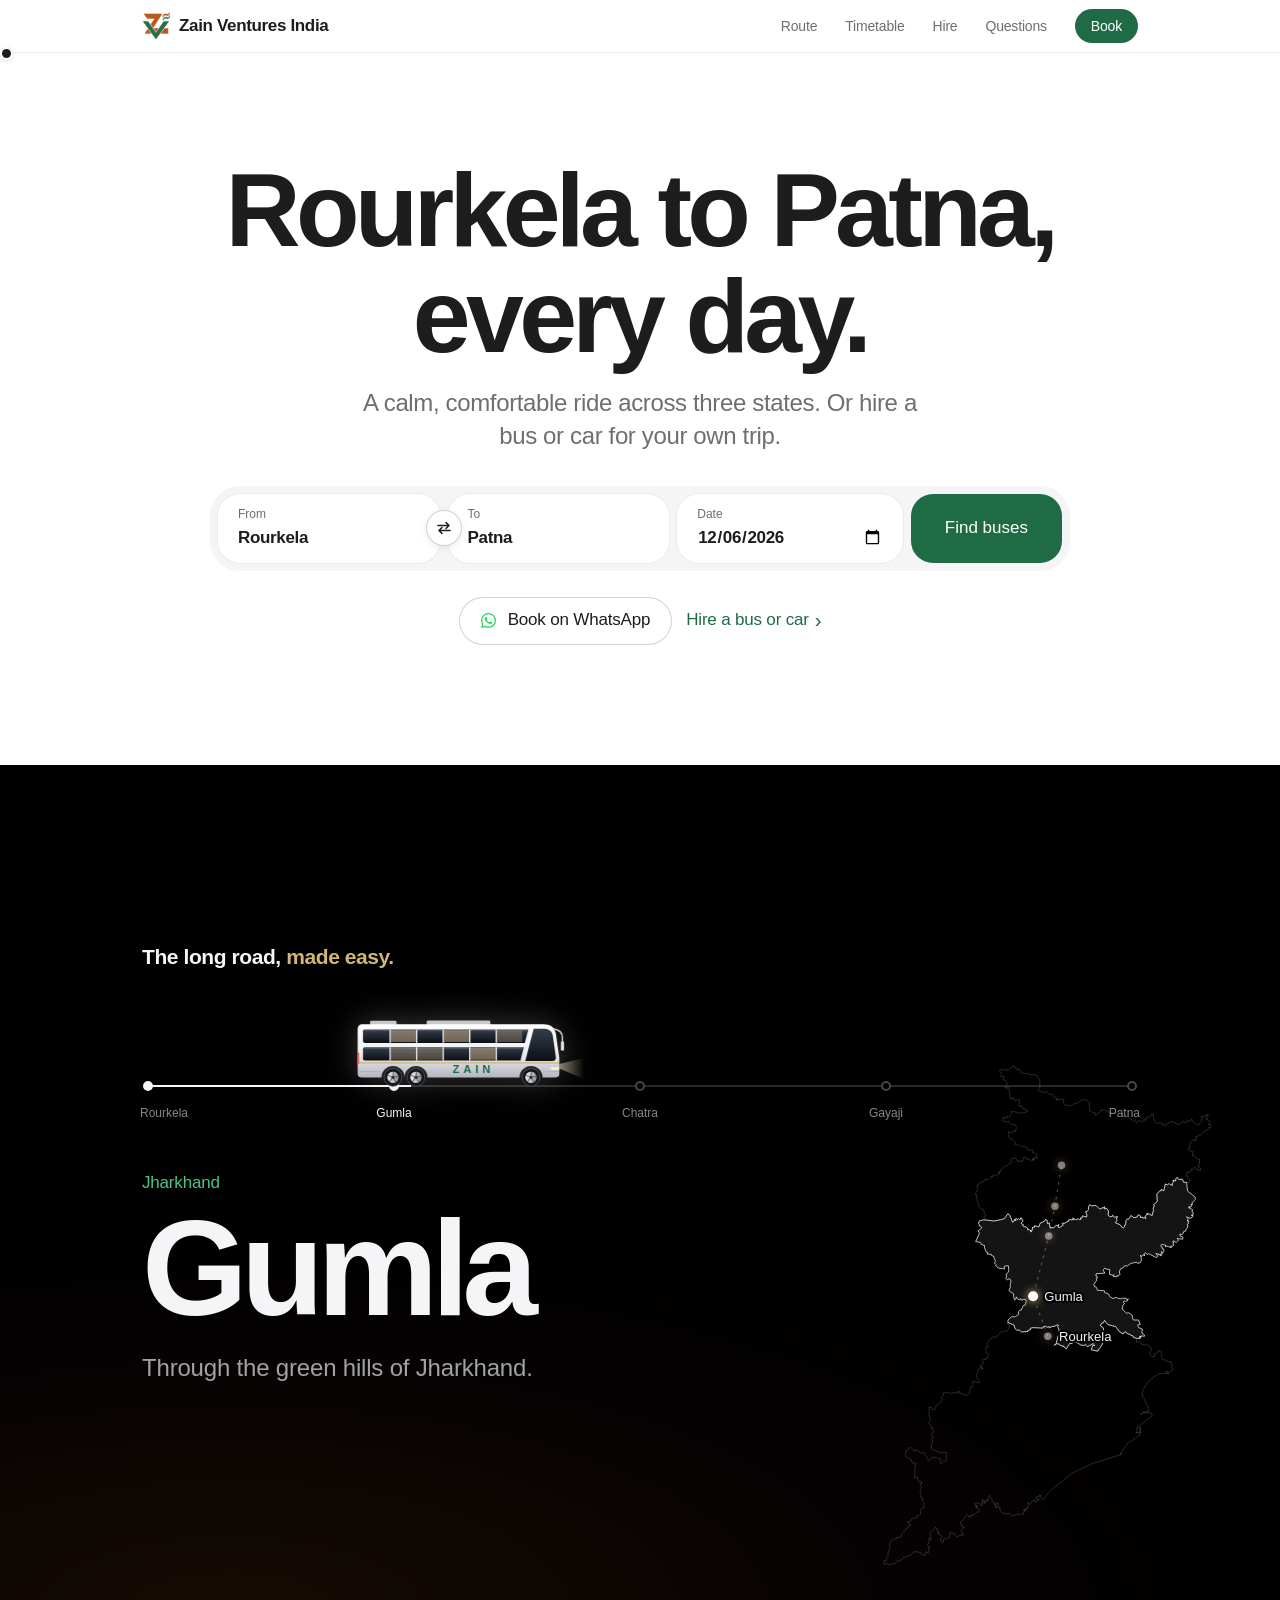
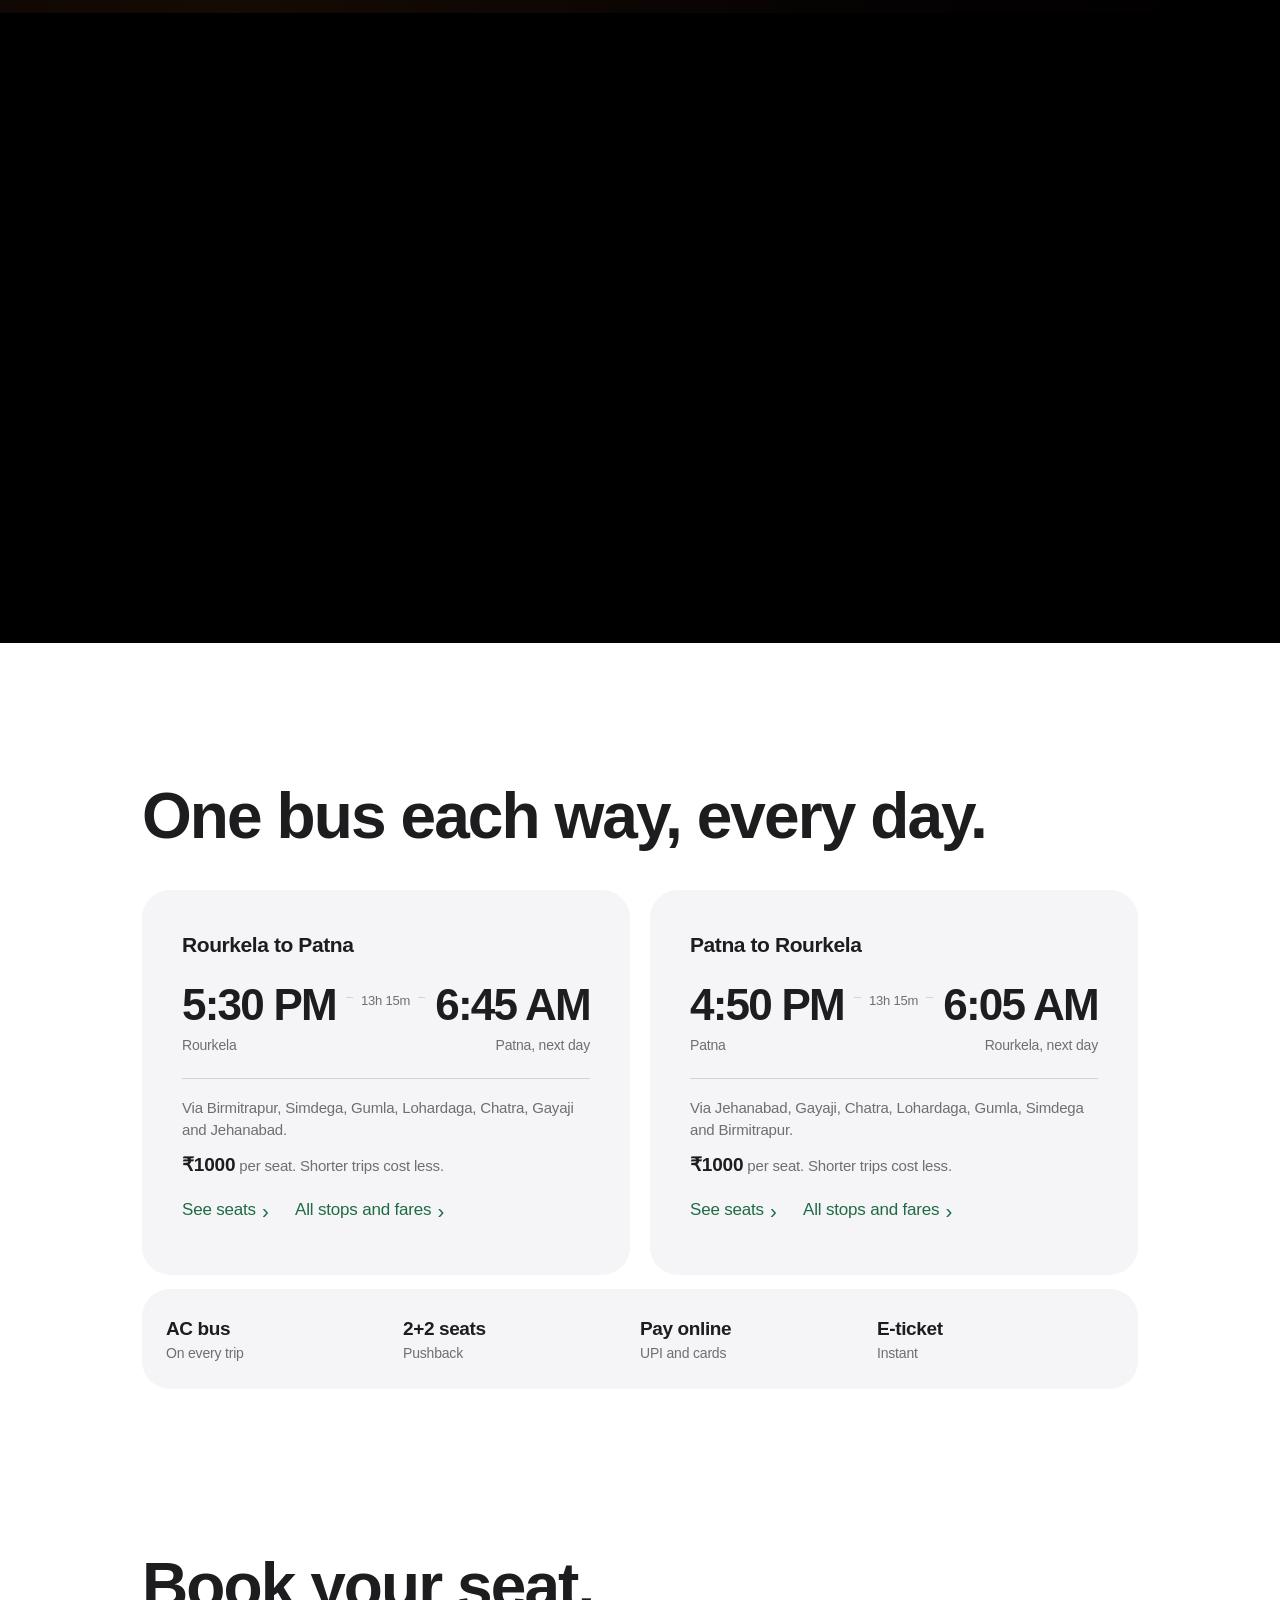
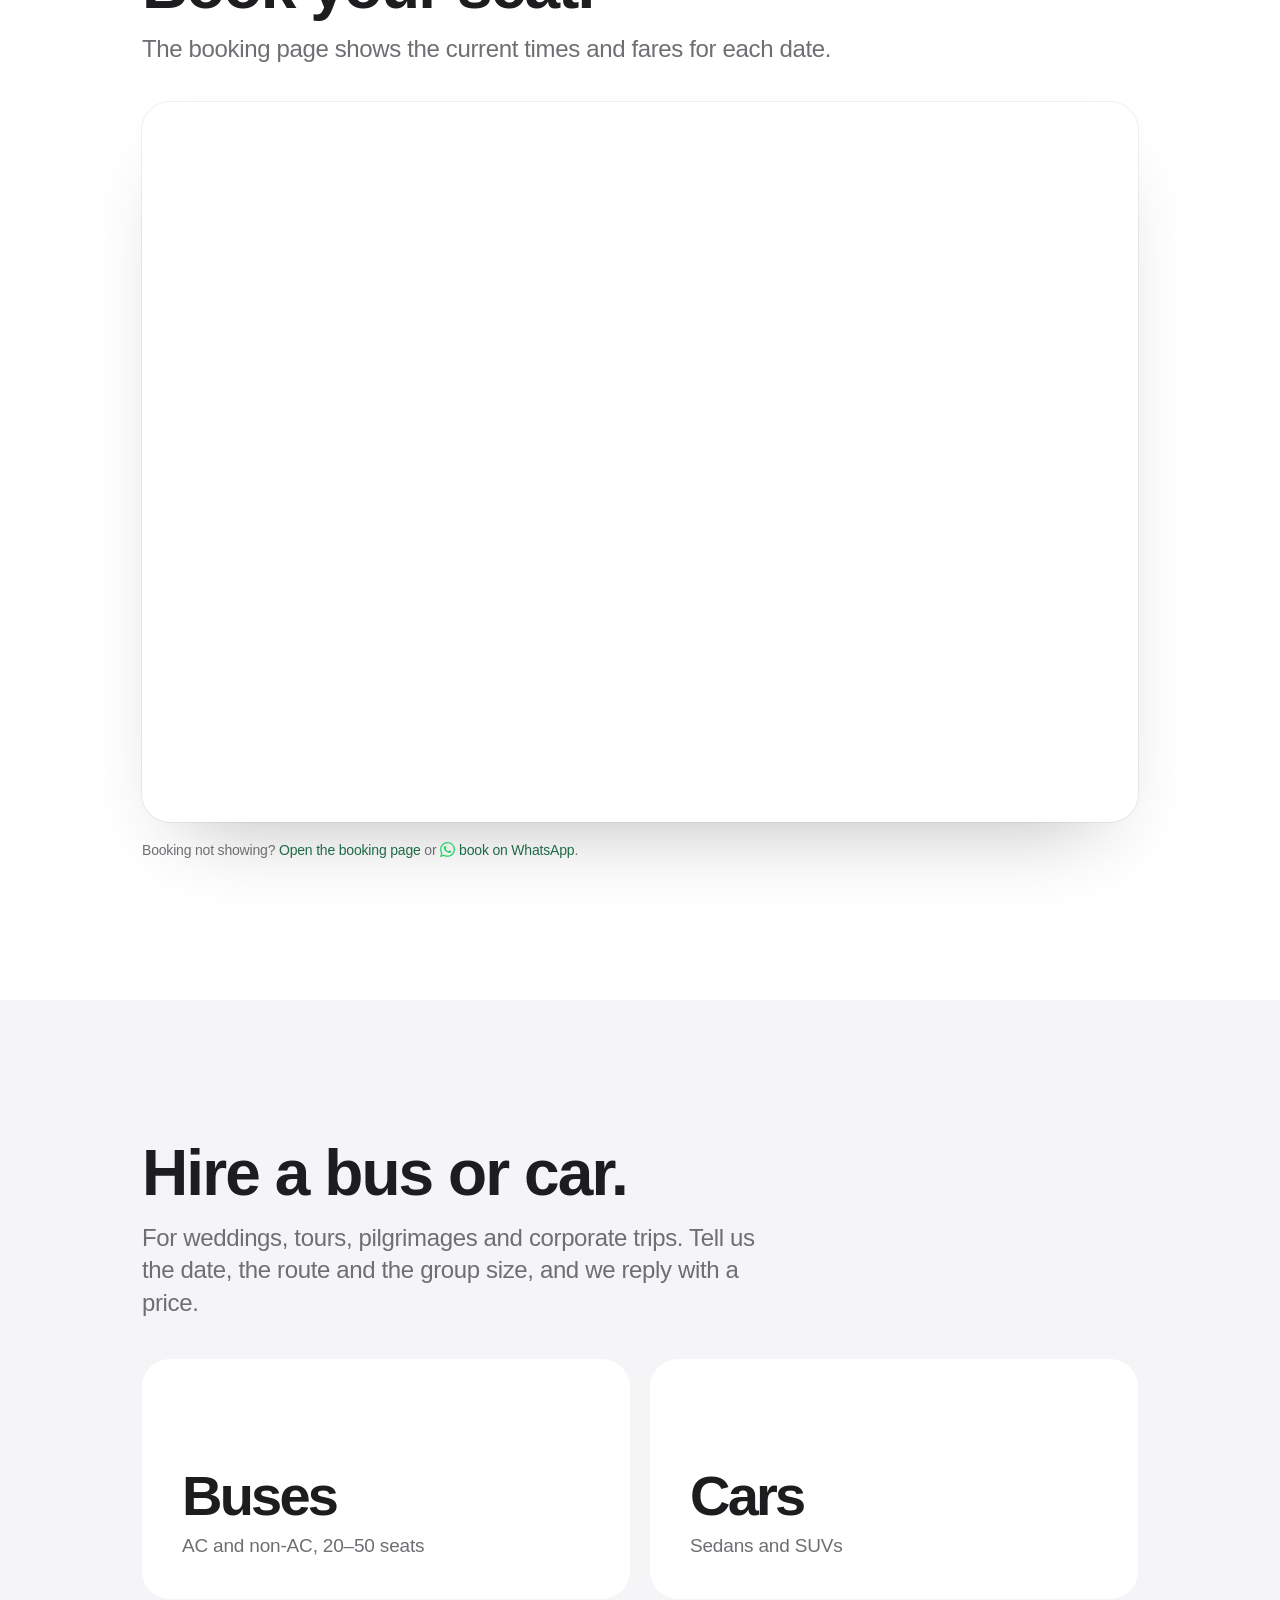
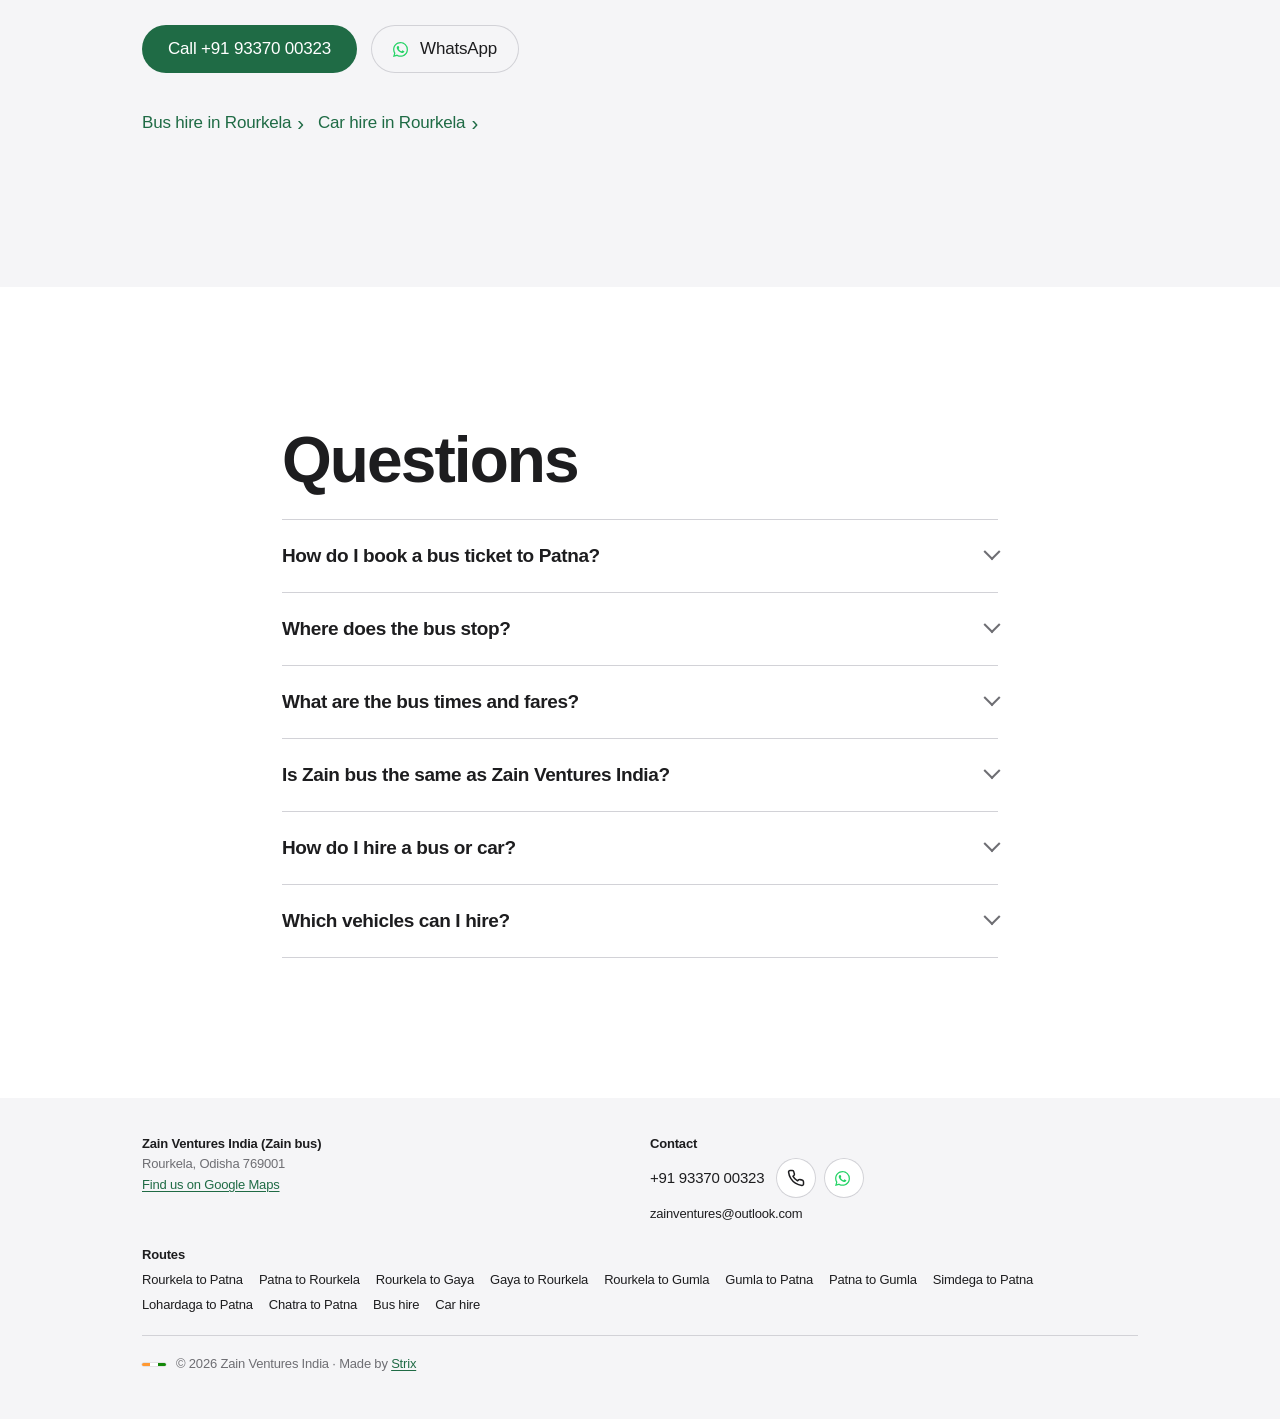
==== commit 4fc93300: "Move the bus at the speed of the scroll and do less work in each frame" ====
--- a/index.html
+++ b/index.html
@@ -354,10 +354,12 @@
   .js .stage { position: sticky; top: 52px; height: calc(100vh - 52px); height: calc(100svh - 52px); padding: 22px 0 calc(84px + env(safe-area-inset-bottom)); display: flex; flex-direction: column; justify-content: center; }
   .js .stage .wrap { width: 100%; }
   .sky, .sky i { position: absolute; inset: 0; pointer-events: none; }
+  /* Each part that moves with the scroll has its own layer, so a new frame does not paint the stage again. */
+  .sky i, .rail .fill, .js .map { will-change: transform, opacity; }
   .sky .dusk { background: radial-gradient(120% 70% at 18% 100%, rgba(214, 110, 48, .34), rgba(120, 50, 70, .14) 45%, transparent 70%); opacity: calc(1 - var(--p, 0) * 2.6); }
   .sky .dawn { background: radial-gradient(120% 75% at 82% 100%, rgba(255, 196, 140, .3), rgba(110, 140, 200, .16) 48%, transparent 72%); opacity: calc((var(--p, 0) - .62) * 2.7); }
   /* Lights follow the sky: off at dusk, on through the night, off again at dawn. */
-  .stage { --night: clamp(0, min(var(--p, 0) * 3, (1 - var(--p, 0)) * 3.2), 1); }
+  .rail, .map { --night: clamp(0, min(var(--p, 0) * 3, (1 - var(--p, 0)) * 3.2), 1); }
   .lamp .beam { opacity: calc(.12 + var(--night) * .88); }
   .lamp .head { opacity: calc(.45 + var(--night) * .55); }
   .lamp .berths { opacity: calc(.05 + var(--night) * .45); }
@@ -388,7 +390,7 @@
   .trip-title b { color: #f5f5f7; font-weight: 600; }
   .rail { display: none; }
   .js .rail { display: block; position: relative; height: 2px; margin: clamp(60px, 9vh, 84px) 6px 0; background: rgba(255, 255, 255, .16); border-radius: 2px; }
-  .rail .fill { position: absolute; inset: 0; background: #f5f5f7; border-radius: 2px; clip-path: inset(0 calc((1 - var(--p, 0)) * 100%) 0 0); }
+  .rail .fill { position: absolute; inset: 0; background: #f5f5f7; border-radius: 2px; transform-origin: 0 50%; transform: scaleX(var(--p, 0)); }
   .rail .node { position: absolute; top: 50%; width: 10px; height: 10px; margin: -5px 0 0 -5px; border-radius: 50%; background: #000; border: 2px solid rgba(255, 255, 255, .28); padding: 0; cursor: pointer; font: inherit; transition: border-color .4s, background-color .4s; }
   .rail .node::before { content: ""; position: absolute; inset: -18px -22px -34px; }
   .rail .node span { position: absolute; top: 22px; left: 50%; transform: translateX(-50%); font-size: 12px; font-weight: 500; color: #86868b; transition: color .4s; }
@@ -686,33 +688,39 @@
     function frameMap() { map.setAttribute("viewBox", phone.matches ? "0 66 270.5 172" : "0 0 270.5 408"); }
     frameMap();
     if (phone.addEventListener) phone.addEventListener("change", frameMap);
-    var last = stops.length - 1, heldAt = null, queued = false;
+    var sky = stage.querySelector(".sky"), journey = document.querySelector(".journey"), trip = stage.parentNode;
+    var last = stops.length - 1, heldAt = null, queued = false, stopShown = -1;
+    // Sizes are read once and again on resize. A size read in each frame makes the browser lay out the page in each frame.
+    var busTravel = 0, wheelRadius = 1, scrollTravel = 1;
+    function measure() {
+      busTravel = rail.clientWidth - lamp.clientWidth * 228 / 260;
+      wheelRadius = lamp.clientWidth * 10 / 260;
+      // The section holds on screen for a short scroll (70% of one screen). That scroll runs the trip.
+      scrollTravel = Math.max(1, trip.offsetHeight - stage.offsetHeight);
+      lamp.style.setProperty("--travel", busTravel.toFixed(1));
+    }
     // "target" is where the scroll says the bus is. "shown" is where the bus is drawn. It follows the target.
     var target = 0, shown = -1, speed = 0, lastTime = 0, running = false;
 
     function show(p) {
-      var i = Math.round(p * last);
-      stage.style.setProperty("--p", p.toFixed(4));
+      var i = Math.round(p * last), value = p.toFixed(4);
+      // Only the sky, the rail and the map use the position. The rest of the page does not restyle.
+      sky.style.setProperty("--p", value); rail.style.setProperty("--p", value); map.style.setProperty("--p", value);
       // The wheels turn by the distance the bus moved.
-      var bodyWidth = lamp.clientWidth * 228 / 260, wheelRadius = lamp.clientWidth * 10 / 260;
-      lamp.style.setProperty("--travel", (rail.clientWidth - bodyWidth).toFixed(1));
-      lamp.style.setProperty("--spin", (p * (rail.clientWidth - bodyWidth) / wheelRadius).toFixed(3));
+      lamp.style.setProperty("--spin", (p * busTravel / wheelRadius).toFixed(3));
+      nodes.forEach(function (n, k) { n.classList.toggle("on", p >= k / last - 0.01); });
+      if (i === stopShown) return;
+      stopShown = i;
       stops.forEach(function (s, k) { s.classList.toggle("on", k === i); s.classList.toggle("past", k < i); });
-      nodes.forEach(function (n, k) { n.classList.toggle("on", p >= k / last - 0.01); n.classList.toggle("cur", k === i); });
+      nodes.forEach(function (n, k) { n.classList.toggle("cur", k === i); });
       var state = stops[i].querySelector(".state").textContent;
       states.forEach(function (path) { path.classList.toggle("cur", path.getAttribute("data-s") === state); });
       towns.forEach(function (dot, k) { dot.classList.toggle("cur", k === i); });
     }
 
-    // The bus never stops between the ends. It slows near each town (to 35% speed) and is faster between towns.
-    function slowNearTowns(p) {
-      var leg = Math.min(last - 1, Math.floor(p * last)), t = p * last - leg;
-      return (leg + t - 0.65 * Math.sin(2 * Math.PI * t) / (2 * Math.PI)) / last;
-    }
-
     function step(time) {
       var dt = (lastTime ? Math.min(34, time - lastTime) : 16) / 1000; lastTime = time;
-      // A critically damped spring: the bus speeds up and slows down without a jolt. Small time slices keep it exact.
+      // The bus moves at the speed of the scroll. A critically damped spring removes the jolts from the scroll. Small time slices keep it exact.
       var pull = 11, next = shown;
       for (var slices = Math.ceil(dt / 0.004), h = dt / slices, n = 0; n < slices; n++) {
         speed += (-2 * pull * speed - pull * pull * (next - target)) * h;
@@ -723,7 +731,7 @@
       if (shown !== target) requestAnimationFrame(step); else running = false;
     }
     function moveTo(p) {
-      target = slowNearTowns(p);
+      target = p;
       if (shown < 0) { shown = target; show(shown); return; }
       if (!running && shown !== target) { running = true; lastTime = 0; requestAnimationFrame(step); }
     }
@@ -733,14 +741,14 @@
 
     function draw() {
       queued = false;
+      // Read first, then write. A read after a write makes the browser lay out the page twice in one frame.
+      var page = scrollY / Math.max(1, document.documentElement.scrollHeight - innerHeight);
+      var p = (52 - trip.getBoundingClientRect().top) / scrollTravel;
       toTop.classList.toggle("show", scrollY > innerHeight * 0.8);
-      var page = scrollY / Math.max(1, document.documentElement.scrollHeight - innerHeight);
-      document.documentElement.style.setProperty("--page", Math.min(1, Math.max(0, page)).toFixed(4));
+      journey.style.setProperty("--page", Math.min(1, Math.max(0, page)).toFixed(4));
       if (heldAt !== null && Math.abs(scrollY - heldAt) < 120) return;
       heldAt = null;
-      // The section holds on screen for a short scroll (70% of one screen). That scroll runs the trip.
-      var trip = stage.parentNode, travel = trip.offsetHeight - stage.offsetHeight;
-      moveTo(Math.min(1, Math.max(0, (52 - trip.getBoundingClientRect().top) / travel)));
+      moveTo(Math.min(1, Math.max(0, p)));
     }
     // Search: default to today, swap the towns, and bring the booking card into view with the result.
     var form = document.querySelector(".find"), from = form.elements.from, to = form.elements.to, date = form.elements.date;
@@ -789,6 +797,8 @@
 
     function queue() { if (!queued) { queued = true; requestAnimationFrame(draw); } }
     addEventListener("scroll", queue, { passive: true });
+    addEventListener("resize", function () { measure(); if (shown >= 0) show(shown); queue(); });
+    measure();
     draw();
   })();
 </script>
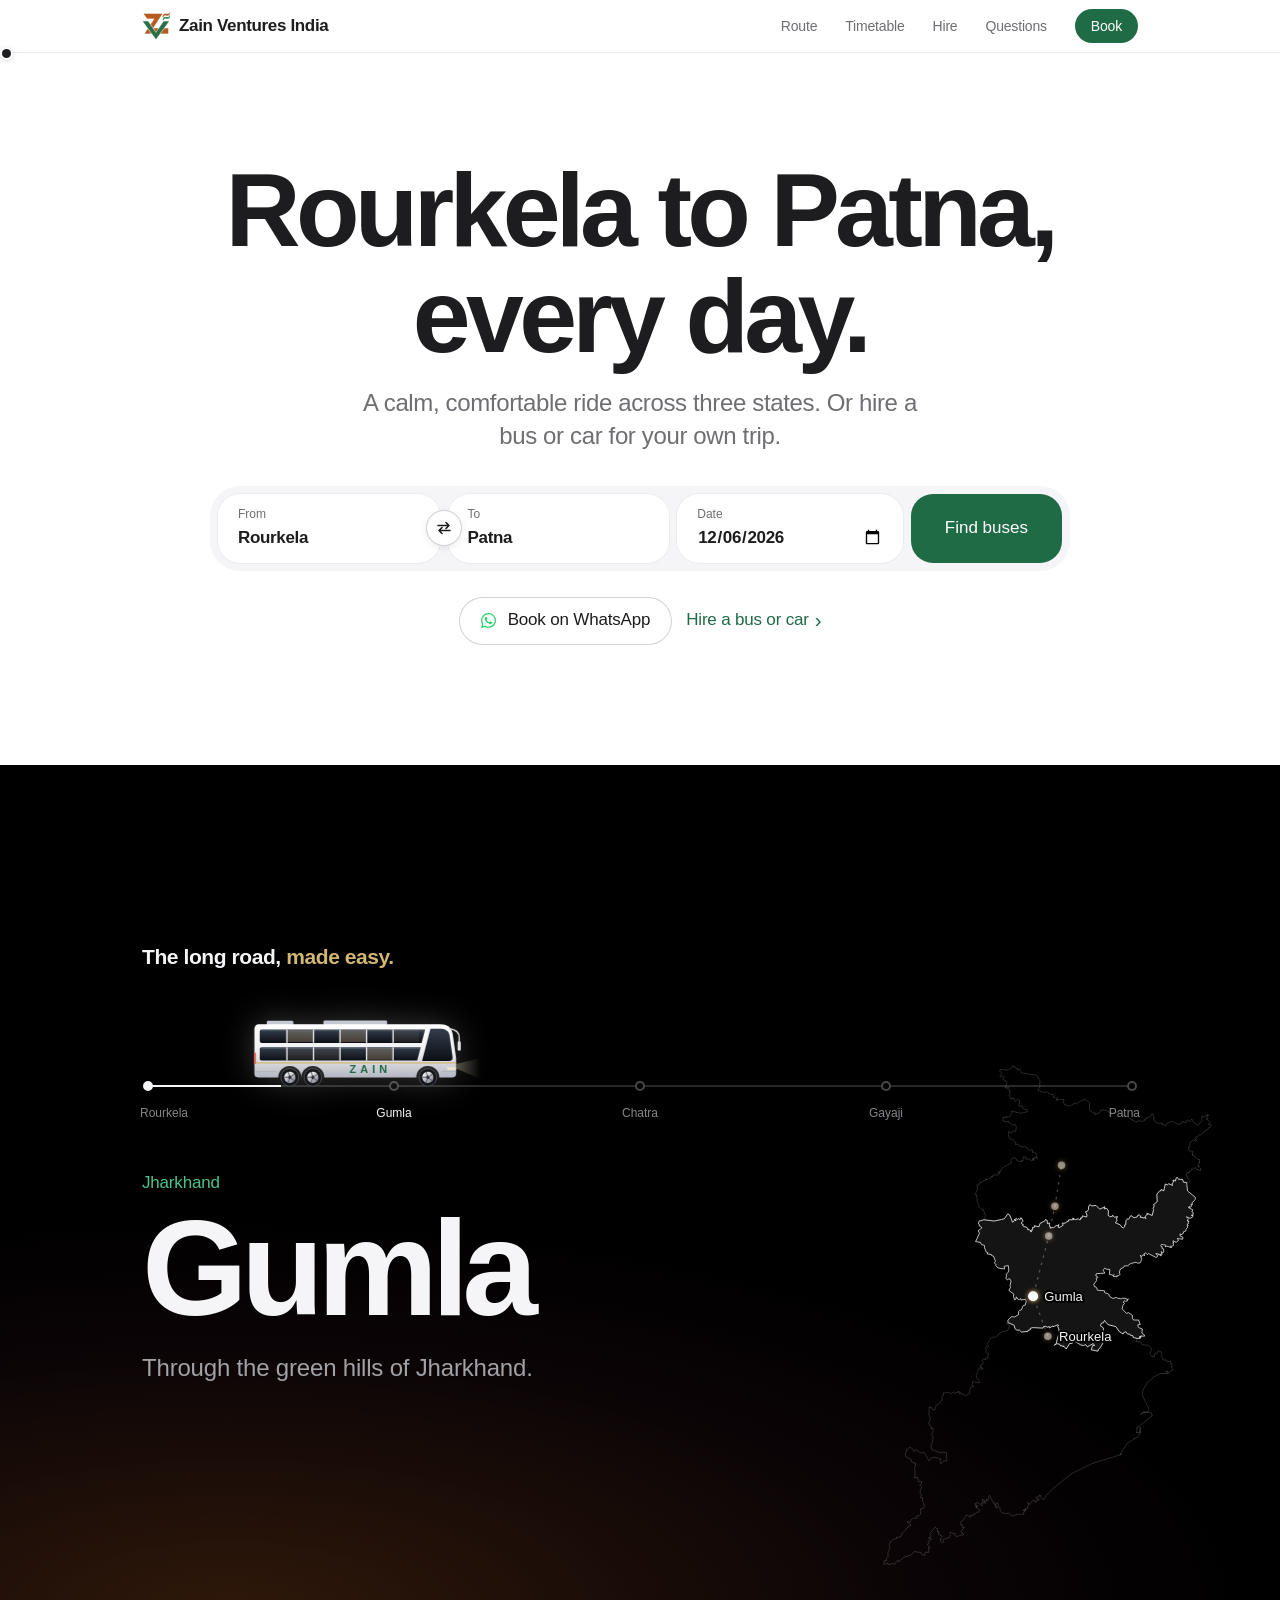
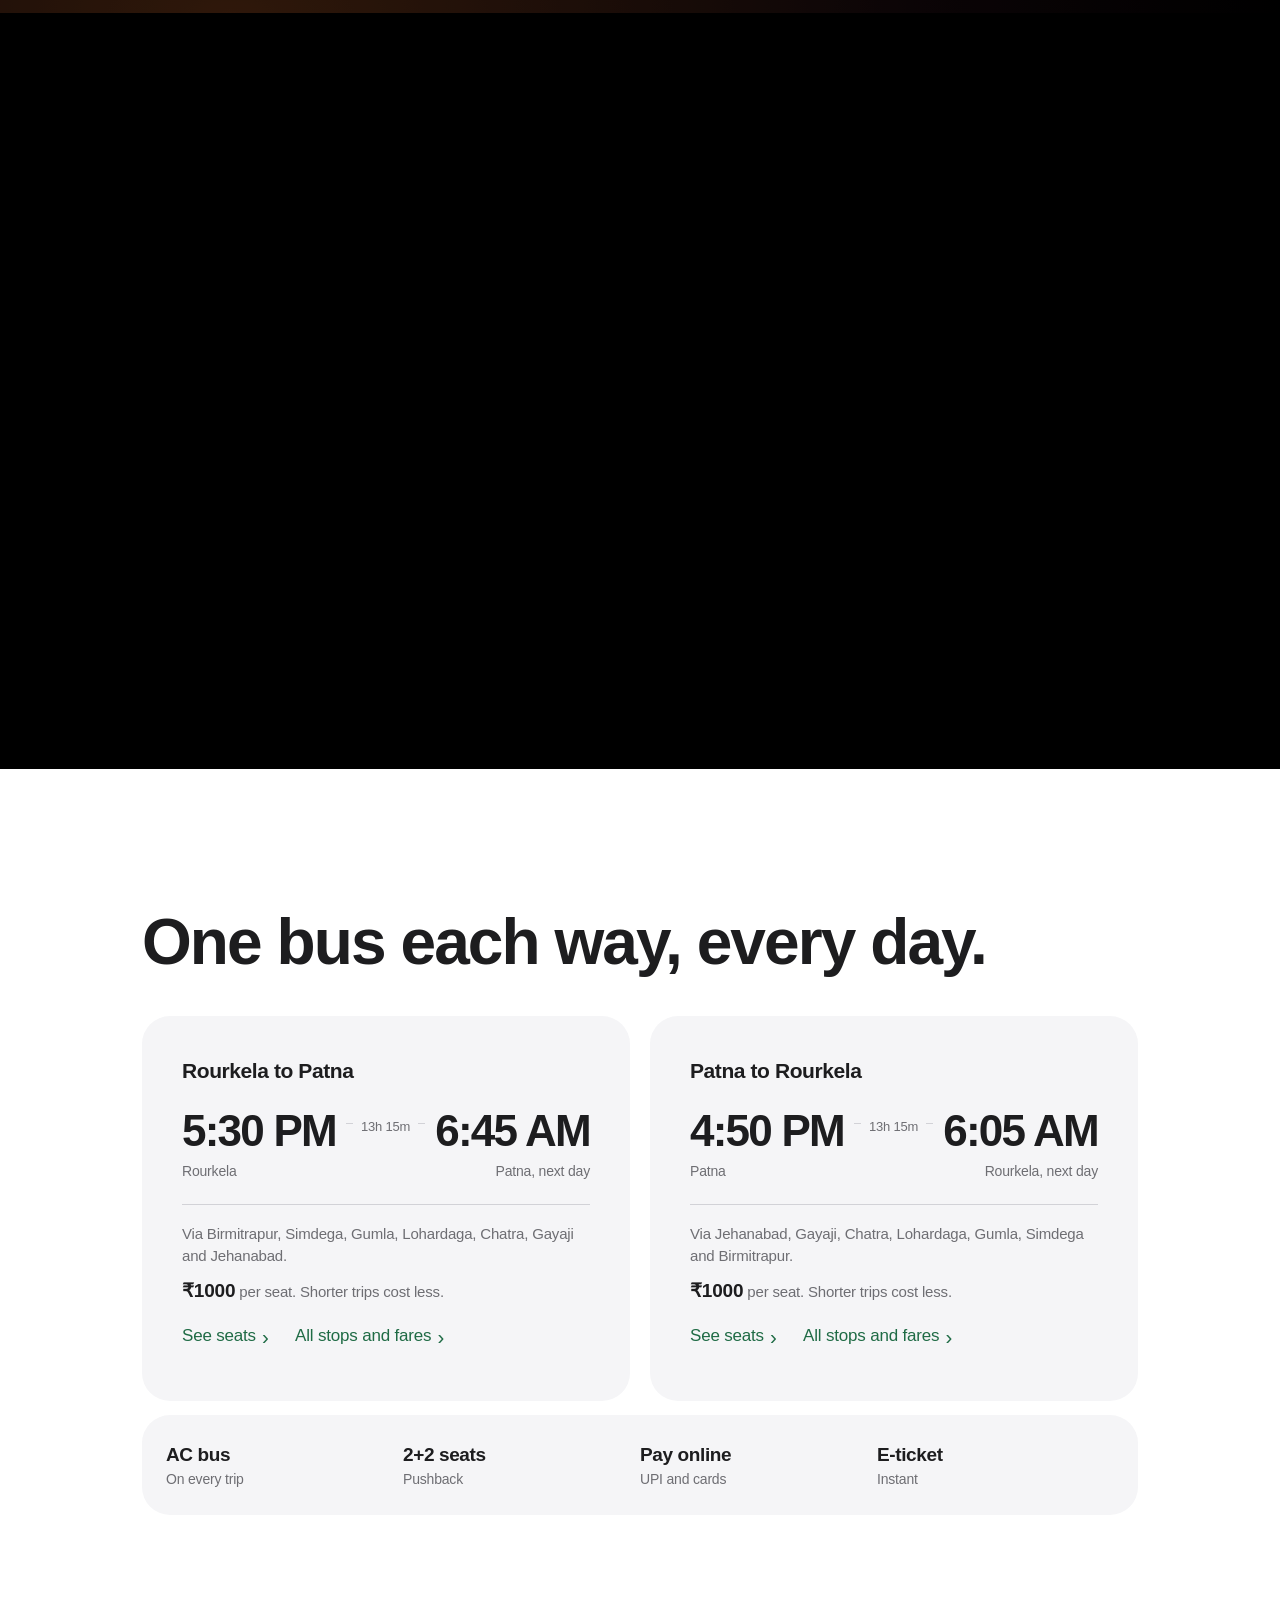
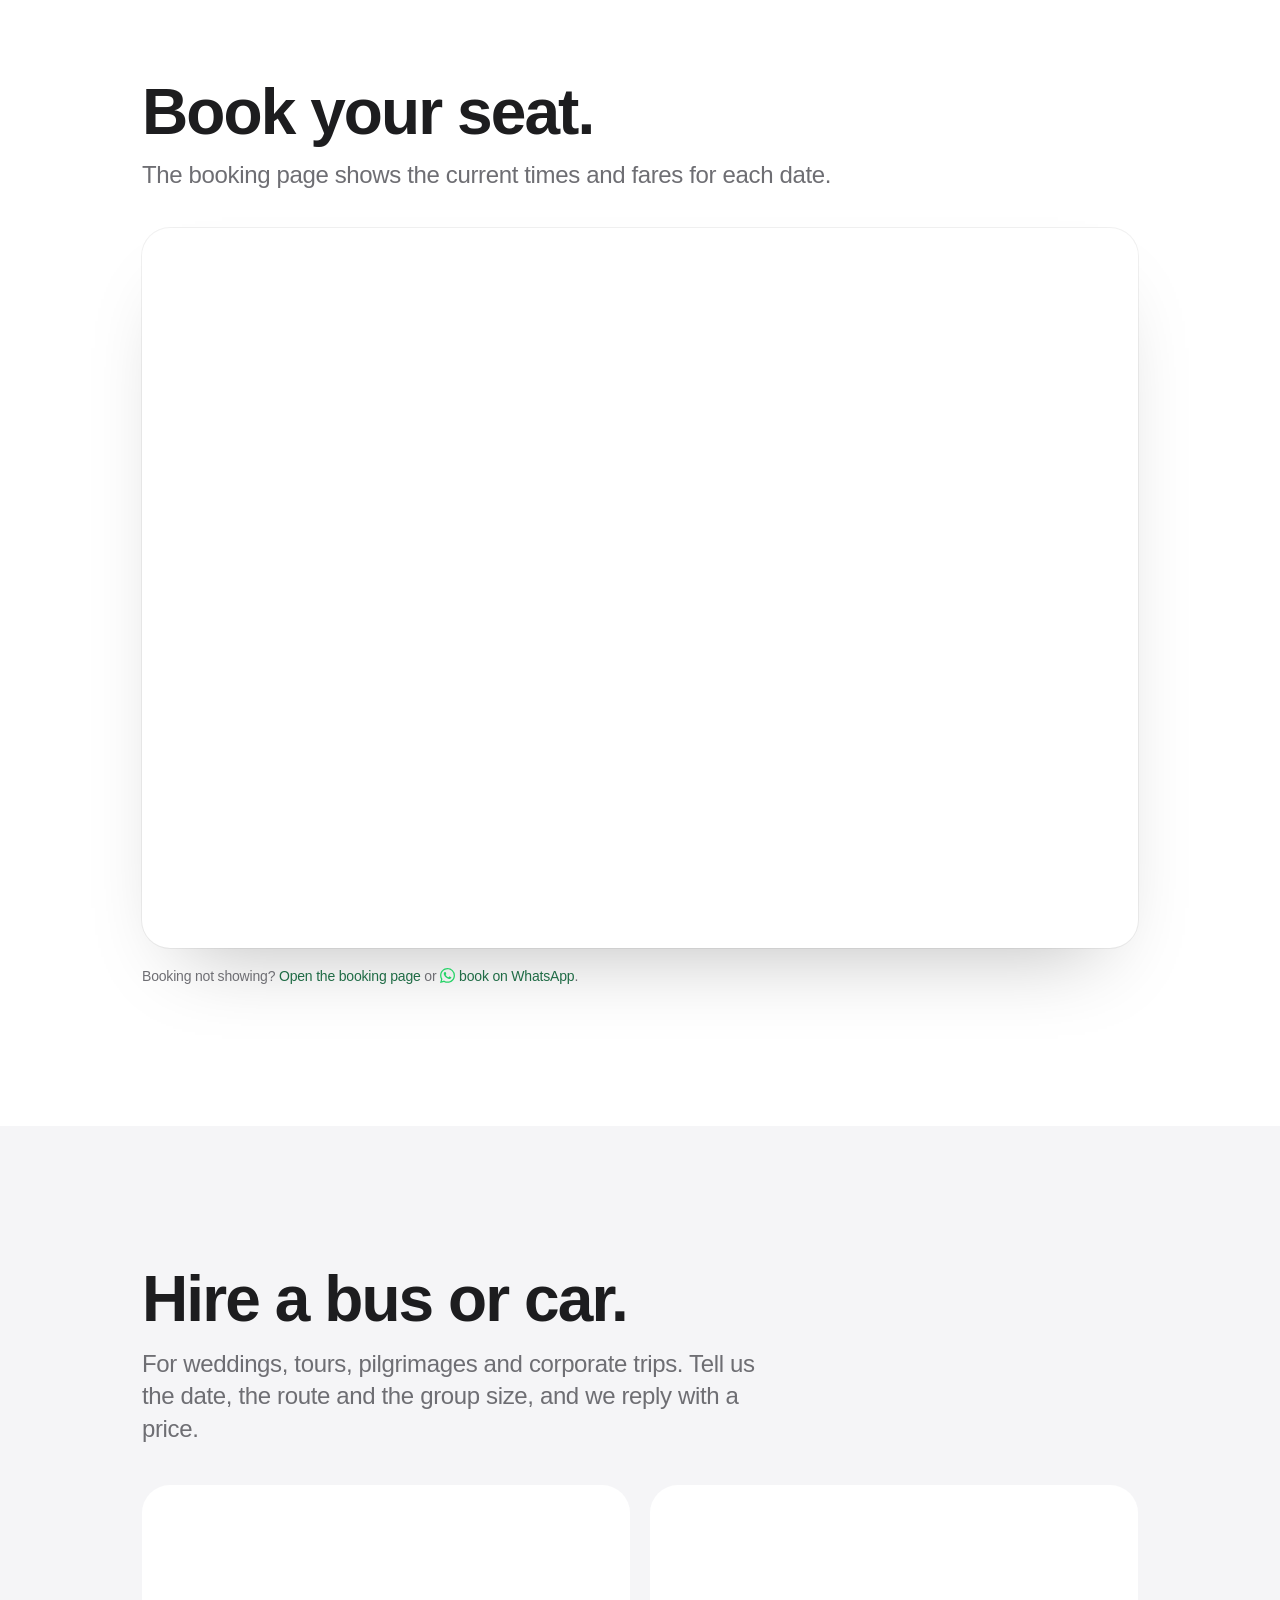
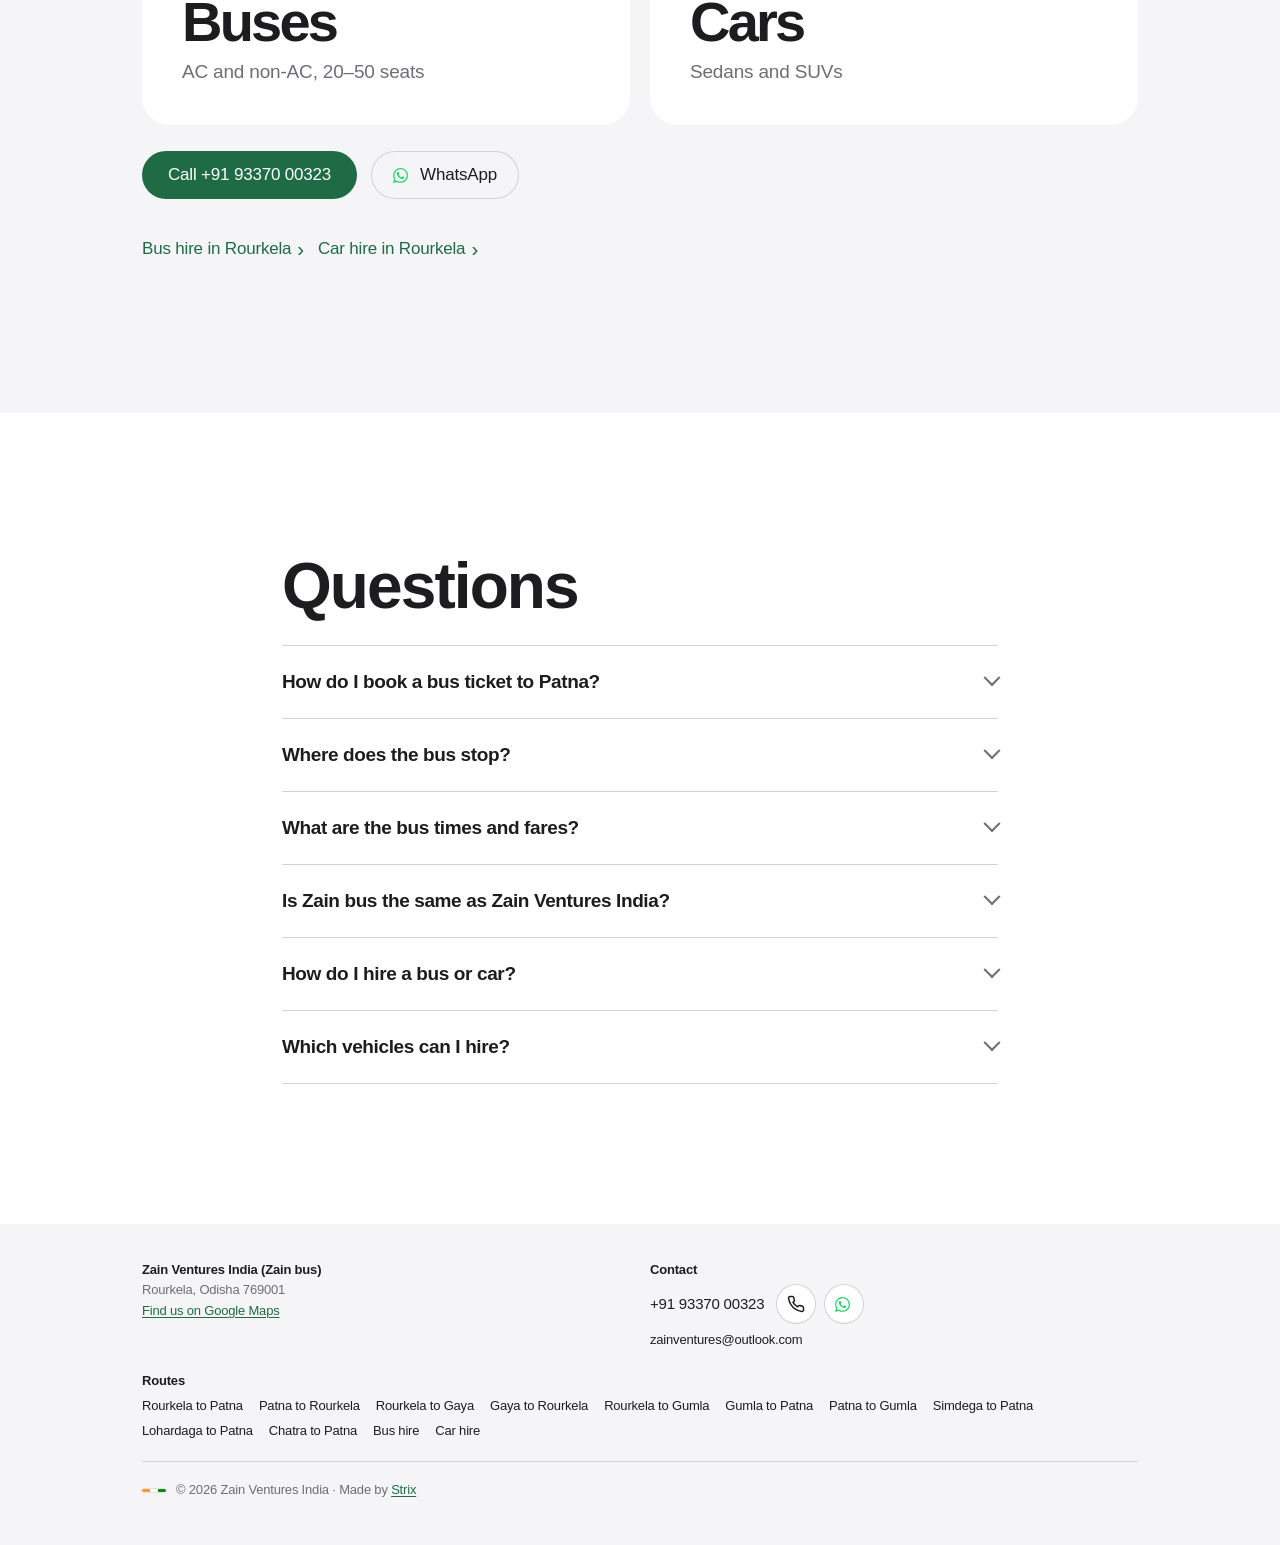
==== commit e6270114: "Make the scroll for the trip 20% longer" ====
--- a/index.html
+++ b/index.html
@@ -350,7 +350,7 @@
   .trip { background: var(--black); color: #f5f5f7; }
   .stage { position: relative; overflow: hidden; padding: 80px 0; }
   .stage .wrap { position: relative; z-index: 1; }
-  .js .trip { height: calc(170vh - 52px); height: calc(100svh + 70vh - 52px); }
+  .js .trip { height: calc(184vh - 52px); height: calc(100svh + 84vh - 52px); }
   .js .stage { position: sticky; top: 52px; height: calc(100vh - 52px); height: calc(100svh - 52px); padding: 22px 0 calc(84px + env(safe-area-inset-bottom)); display: flex; flex-direction: column; justify-content: center; }
   .js .stage .wrap { width: 100%; }
   .sky, .sky i { position: absolute; inset: 0; pointer-events: none; }
@@ -695,7 +695,7 @@
     function measure() {
       busTravel = rail.clientWidth - lamp.clientWidth * 228 / 260;
       wheelRadius = lamp.clientWidth * 10 / 260;
-      // The section holds on screen for a short scroll (70% of one screen). That scroll runs the trip.
+      // The section holds on screen for a short scroll (84% of one screen). That scroll runs the trip.
       scrollTravel = Math.max(1, trip.offsetHeight - stage.offsetHeight);
       lamp.style.setProperty("--travel", busTravel.toFixed(1));
     }
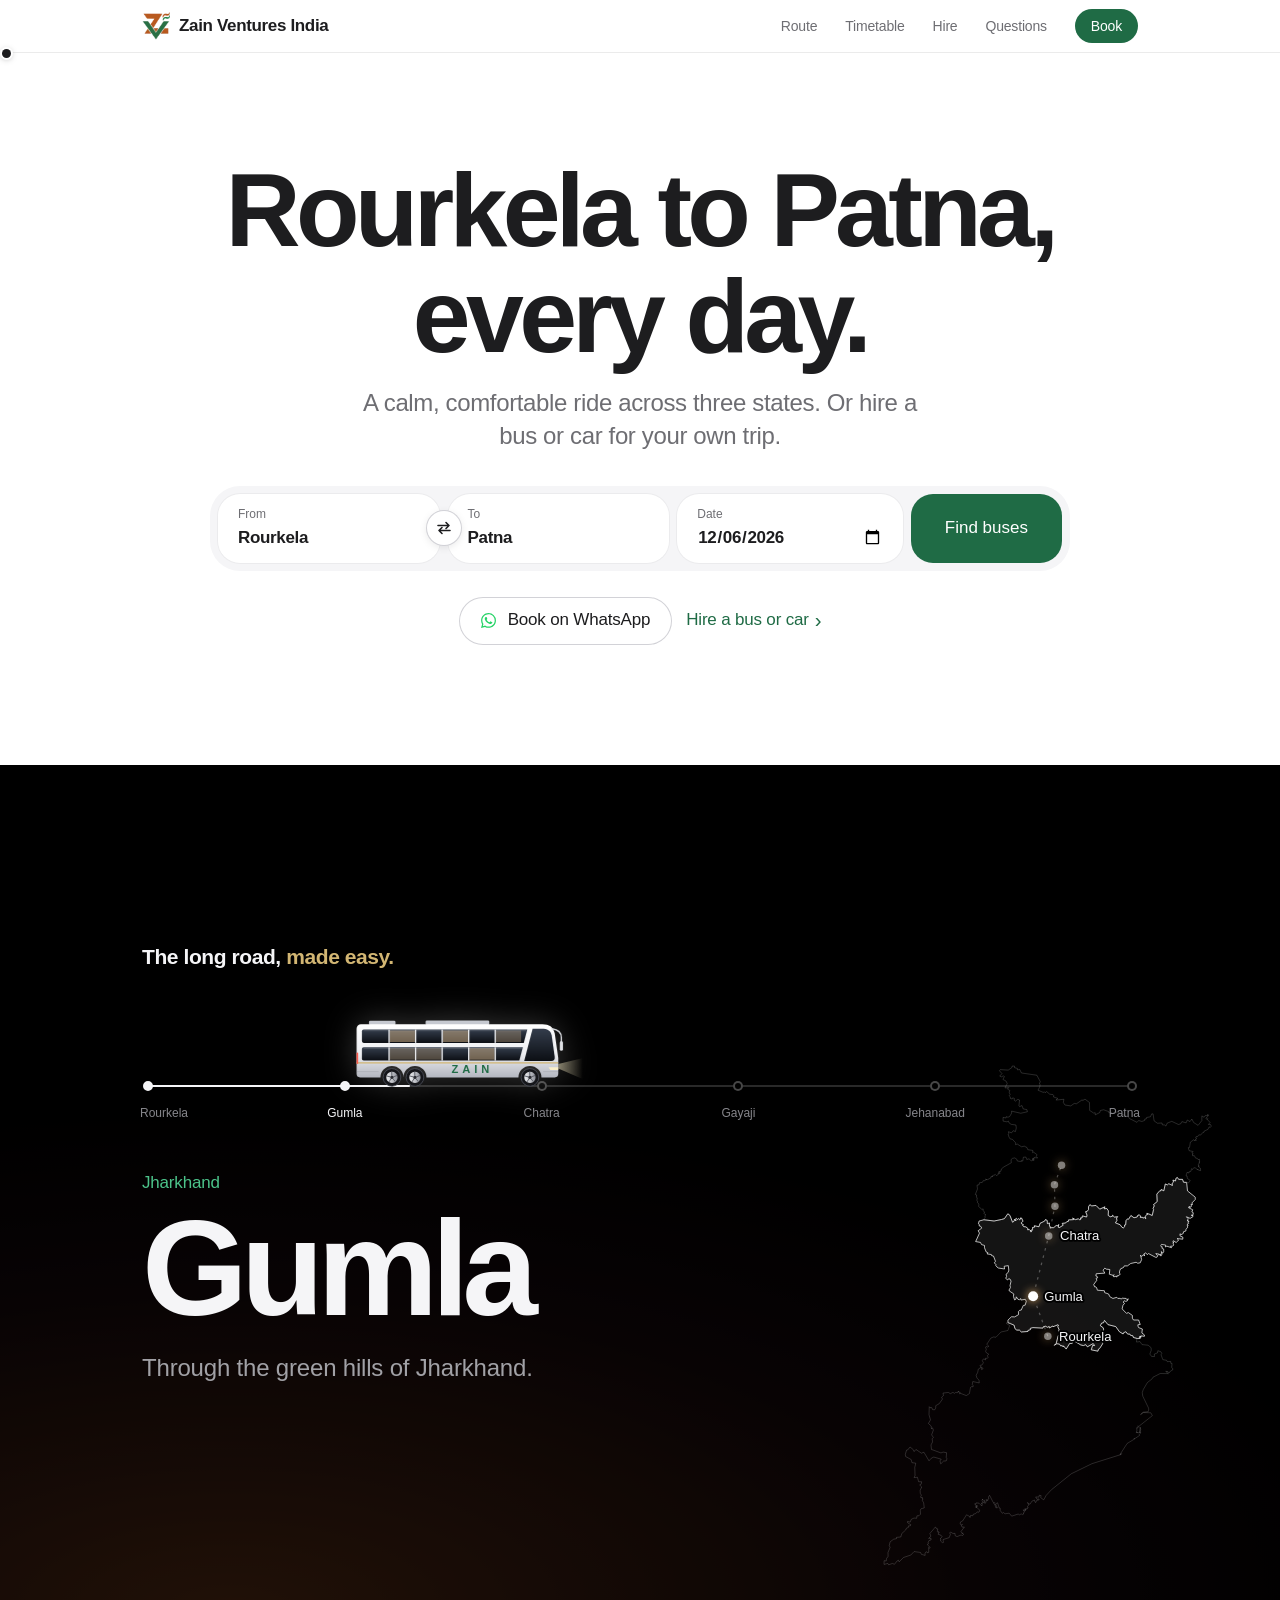
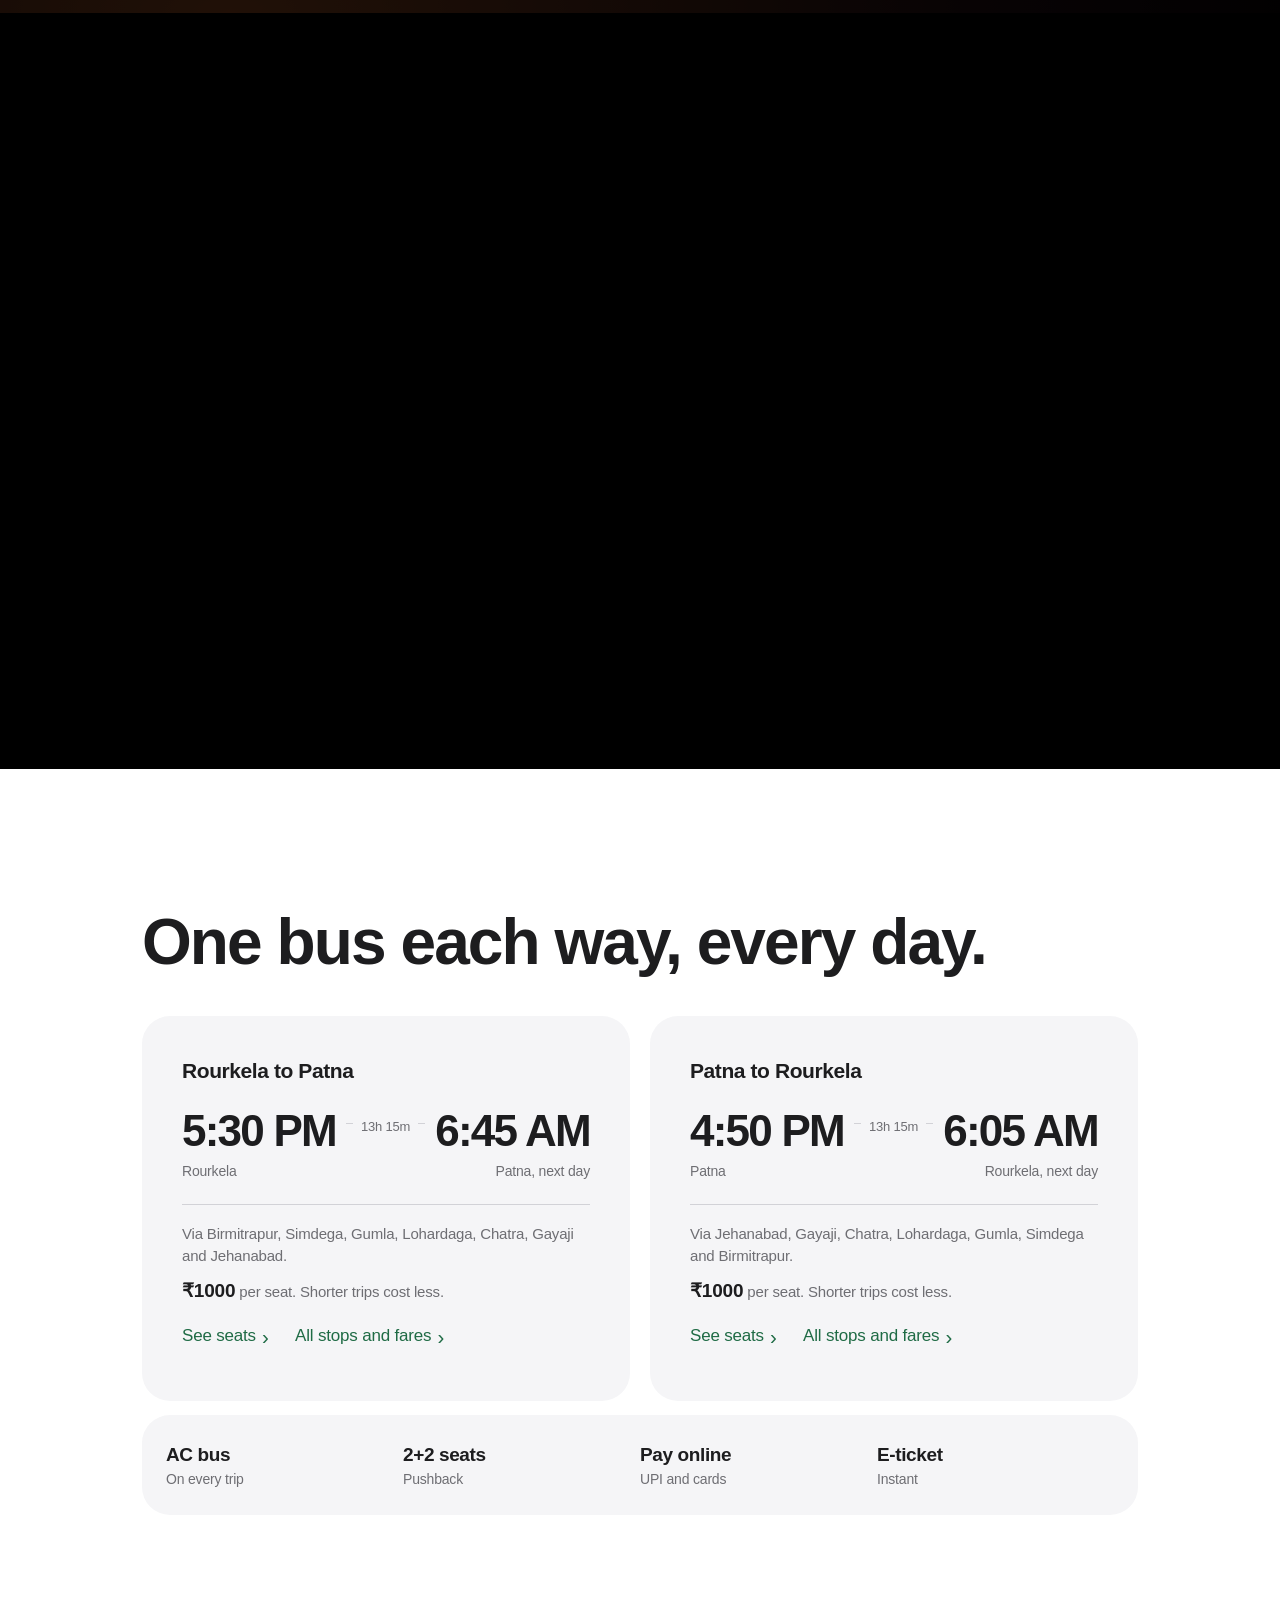
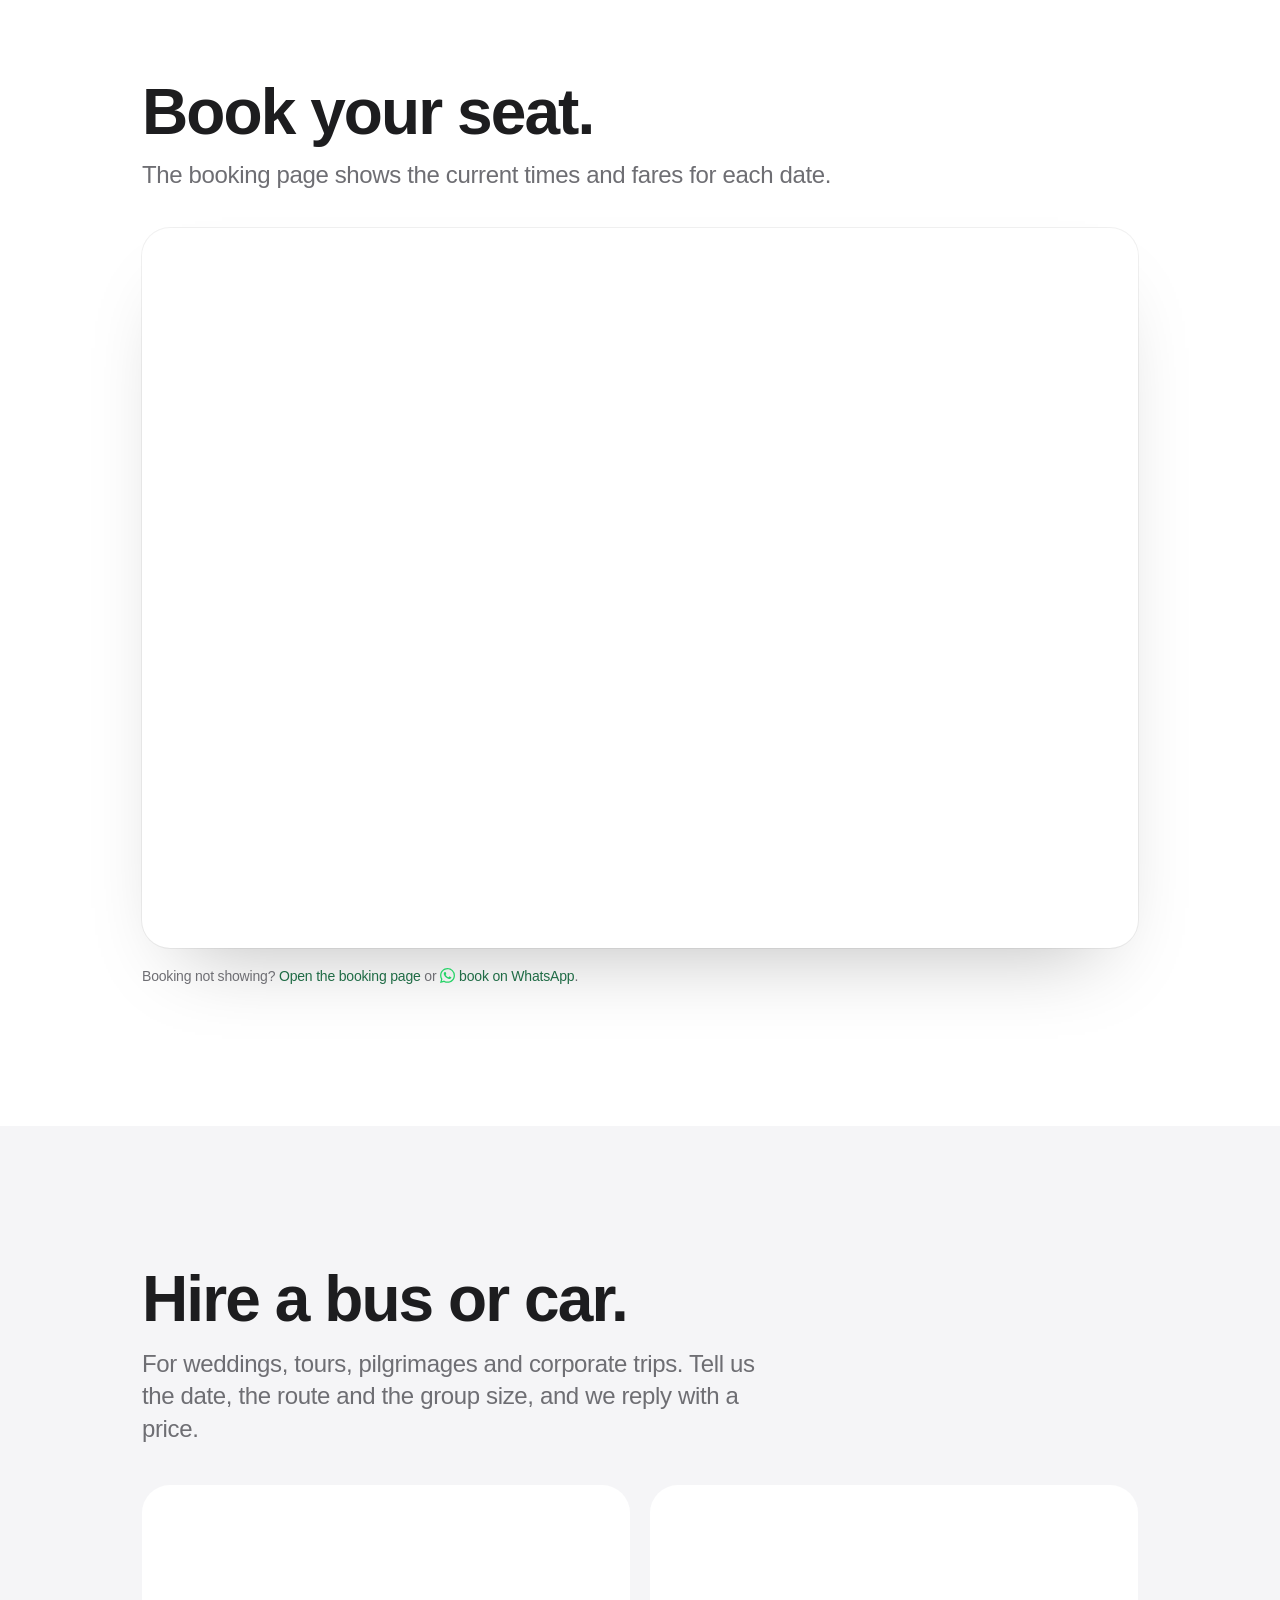
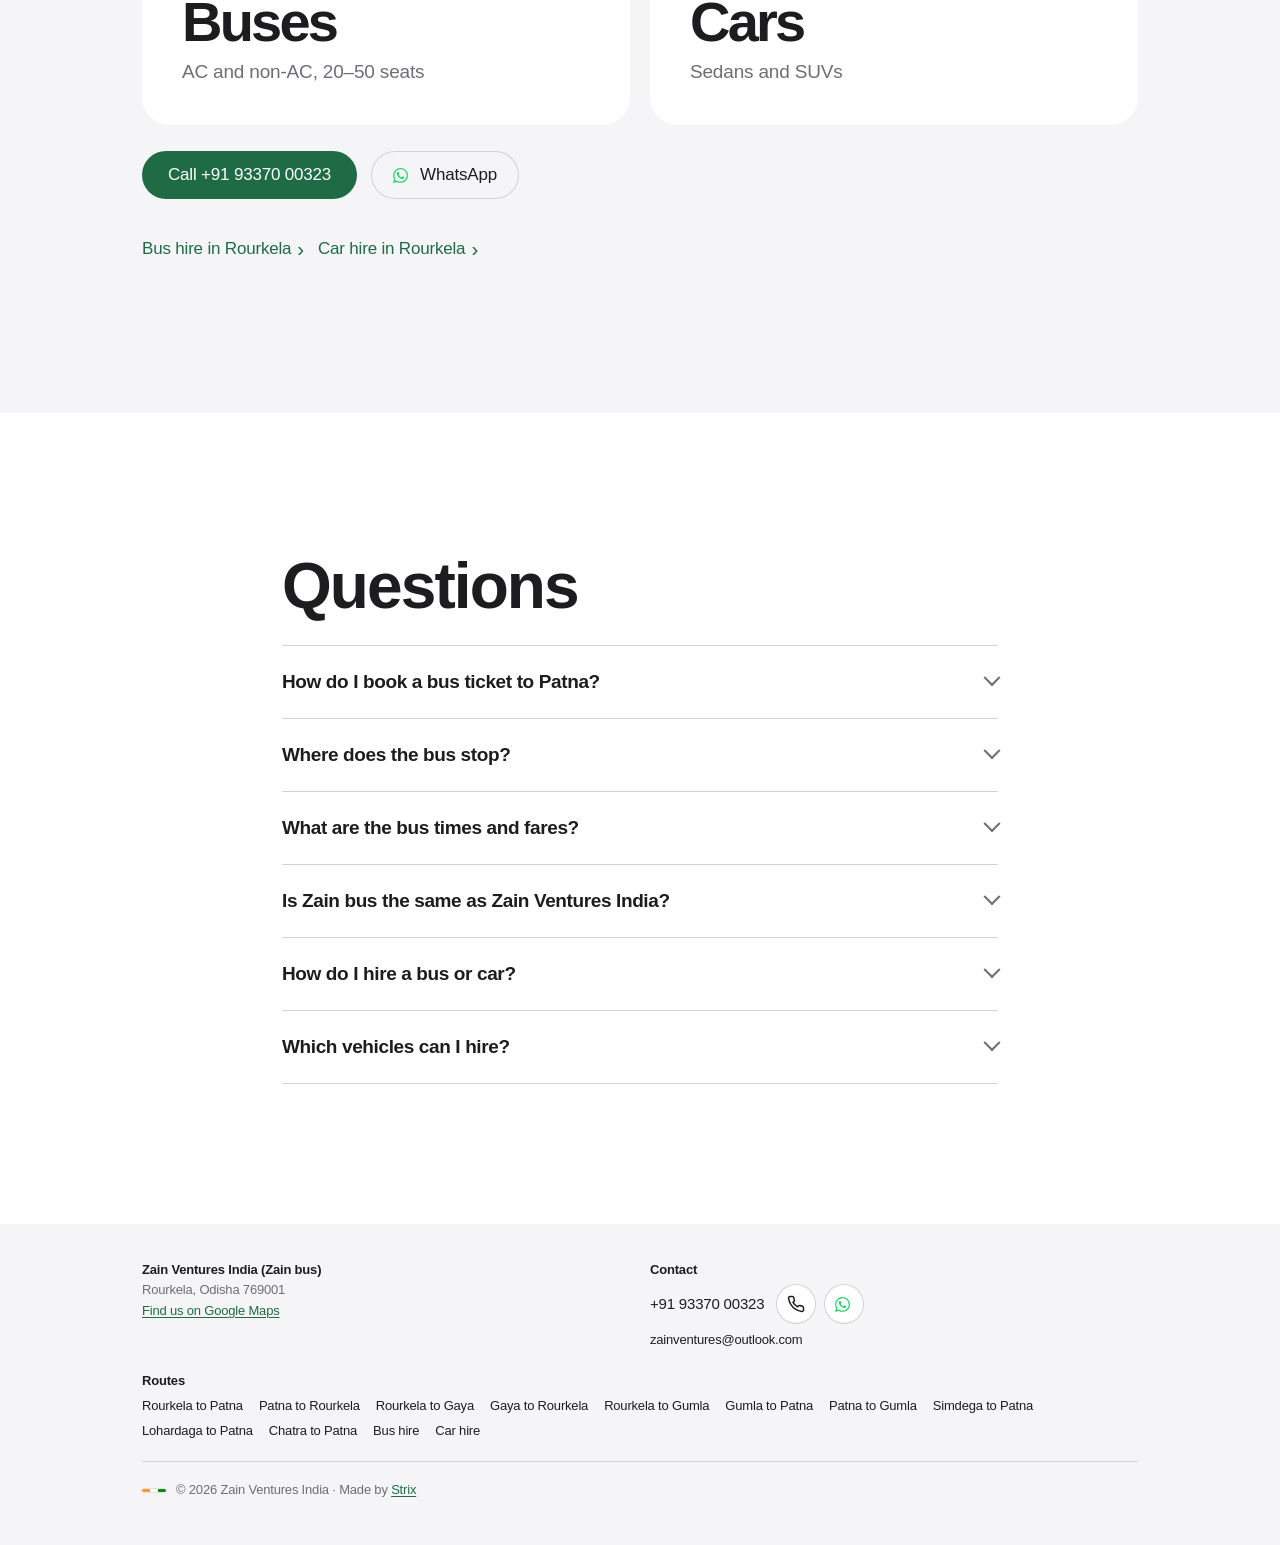
==== commit e863bad9: "Add Jehanabad to the route, show more of the map on phones and make the sky glow stronger" ====
--- a/index.html
+++ b/index.html
@@ -356,8 +356,8 @@
   .sky, .sky i { position: absolute; inset: 0; pointer-events: none; }
   /* Each part that moves with the scroll has its own layer, so a new frame does not paint the stage again. */
   .sky i, .rail .fill, .js .map { will-change: transform, opacity; }
-  .sky .dusk { background: radial-gradient(120% 70% at 18% 100%, rgba(214, 110, 48, .34), rgba(120, 50, 70, .14) 45%, transparent 70%); opacity: calc(1 - var(--p, 0) * 2.6); }
-  .sky .dawn { background: radial-gradient(120% 75% at 82% 100%, rgba(255, 196, 140, .3), rgba(110, 140, 200, .16) 48%, transparent 72%); opacity: calc((var(--p, 0) - .62) * 2.7); }
+  .sky .dusk { background: radial-gradient(130% 85% at 18% 100%, rgba(214, 110, 48, .5), rgba(120, 50, 70, .22) 45%, transparent 72%); opacity: calc(1 - var(--p, 0) * 2.6); }
+  .sky .dawn { background: radial-gradient(130% 88% at 82% 100%, rgba(255, 196, 140, .46), rgba(110, 140, 200, .24) 48%, transparent 74%); opacity: calc((var(--p, 0) - .62) * 2.7); }
   /* Lights follow the sky: off at dusk, on through the night, off again at dawn. */
   .rail, .map { --night: clamp(0, min(var(--p, 0) * 3, (1 - var(--p, 0)) * 3.2), 1); }
   .lamp .beam { opacity: calc(.12 + var(--night) * .88); }
@@ -393,7 +393,7 @@
   .rail .fill { position: absolute; inset: 0; background: #f5f5f7; border-radius: 2px; transform-origin: 0 50%; transform: scaleX(var(--p, 0)); }
   .rail .node { position: absolute; top: 50%; width: 10px; height: 10px; margin: -5px 0 0 -5px; border-radius: 50%; background: #000; border: 2px solid rgba(255, 255, 255, .28); padding: 0; cursor: pointer; font: inherit; transition: border-color .4s, background-color .4s; }
   .rail .node::before { content: ""; position: absolute; inset: -18px -22px -34px; }
-  .rail .node span { position: absolute; top: 22px; left: 50%; transform: translateX(-50%); font-size: 12px; font-weight: 500; color: #86868b; transition: color .4s; }
+  .rail .node span { position: absolute; top: 22px; left: 50%; transform: translateX(-50%); font-size: clamp(10px, 3.05vw, 12px); font-weight: 500; color: #86868b; transition: color .4s; }
   .rail .node:first-of-type span { left: -5px; transform: none; }
   .rail .node:last-of-type span { left: auto; right: -5px; transform: none; }
   .rail .node.cur span { color: #f5f5f7; }
@@ -562,14 +562,14 @@
       <!-- State outlines: DataMeet India (Election Commission of India boundaries), CC BY 2.5 IN -->
       <svg class="map" viewBox="0 0 270.5 408" aria-hidden="true">
         <path data-s="Odisha" d="M4.0 403.7L7.1 402.9L7.7 404.0L10.8 402.9L12.4 403.6L14.5 400.9L15.6 400.3L16.0 401.5L16.5 401.3L19.7 398.1L25.5 396.2L28.1 393.4L33.3 394.1L34.0 395.6L37.0 396.5L36.9 394.5L38.0 393.4L38.6 394.4L39.9 394.0L39.8 390.1L40.7 390.7L41.1 390.1L38.7 387.8L39.7 387.0L39.2 386.7L40.0 384.7L41.8 384.0L41.7 382.7L39.8 382.8L41.6 381.1L40.8 378.9L45.3 373.6L46.1 375.1L47.2 375.2L46.7 377.1L47.4 378.0L47.5 377.4L48.3 377.8L47.3 379.5L49.6 380.2L50.6 381.5L49.0 383.3L49.7 383.7L49.3 384.9L51.2 386.5L51.7 385.9L51.3 383.8L56.3 382.2L57.3 379.5L56.6 378.5L57.4 377.7L59.3 378.9L61.0 378.8L61.0 380.6L62.6 381.4L65.8 380.1L67.0 380.6L67.9 379.6L67.1 379.0L67.5 378.5L66.5 378.8L65.7 377.4L68.5 373.7L66.6 373.8L66.1 372.6L66.9 371.5L65.9 372.0L65.0 371.2L65.4 369.6L67.1 368.8L70.2 363.9L72.8 365.3L73.0 366.1L73.5 364.3L75.2 364.7L75.7 363.4L77.5 363.0L78.8 361.5L79.4 362.0L80.4 361.5L80.7 360.2L78.4 357.9L78.9 356.6L78.3 356.4L78.2 358.1L77.6 358.1L77.7 356.3L76.7 355.1L77.8 355.2L78.0 354.3L80.2 354.6L82.5 356.9L82.7 355.4L82.0 354.6L83.2 354.7L83.3 353.6L82.5 352.4L83.1 351.8L82.7 351.2L84.0 352.5L84.5 352.2L84.8 353.5L83.9 353.6L84.1 354.2L85.4 354.6L86.1 352.7L85.8 351.7L87.2 352.6L87.2 351.5L88.1 351.1L87.7 349.7L88.7 348.3L91.6 354.0L92.8 354.2L92.0 355.0L92.9 355.6L93.6 358.1L94.9 358.4L93.4 355.2L95.1 354.3L96.4 358.5L97.2 358.6L97.2 360.5L98.9 362.7L99.8 362.1L101.1 363.1L104.4 362.6L106.4 365.0L111.6 363.3L112.9 364.0L113.9 363.1L115.2 363.8L116.1 363.2L115.5 362.5L116.8 361.7L115.6 359.9L117.2 360.7L117.6 360.2L116.6 359.4L117.9 360.1L117.4 359.0L118.8 359.3L118.9 358.4L119.6 358.3L119.1 357.2L120.1 356.0L119.0 354.1L121.1 355.5L122.6 353.0L124.7 352.0L125.1 353.8L125.8 354.0L126.5 352.3L128.5 351.9L128.0 351.1L126.7 351.5L125.6 349.6L128.3 349.7L128.5 348.2L130.0 348.5L129.7 350.2L132.1 351.9L134.1 348.3L138.4 343.7L154.2 331.0L170.8 322.9L194.0 315.6L194.7 314.9L193.3 315.5L199.0 306.7L205.0 303.1L204.5 302.5L204.9 303.0L208.9 300.3L208.6 299.6L209.9 298.4L209.7 297.4L209.2 297.9L209.9 295.3L209.4 293.6L209.0 298.0L207.4 298.2L207.1 297.5L206.7 298.3L206.1 297.5L206.9 296.9L206.6 294.1L207.6 294.3L207.7 292.5L208.2 293.1L219.2 284.4L218.0 282.1L211.8 281.9L209.7 283.6L212.0 281.6L215.9 281.2L216.3 279.9L216.2 278.4L211.5 268.7L211.1 266.0L211.9 263.5L215.2 257.9L219.0 254.9L219.7 253.6L225.5 250.6L232.1 250.7L229.9 248.9L231.6 249.0L232.6 250.2L233.7 248.7L235.5 247.8L235.6 246.6L234.7 245.8L235.0 242.5L234.0 242.4L233.9 240.9L231.2 241.1L230.6 240.0L227.6 239.5L226.2 235.6L226.8 234.5L226.1 233.2L223.6 232.3L223.3 234.1L220.8 235.0L220.9 237.0L218.6 236.9L217.2 235.0L218.3 232.0L218.2 229.9L215.8 227.9L210.9 227.4L209.3 225.0L206.5 225.4L206.7 222.4L204.0 221.7L203.7 220.4L201.7 220.0L201.3 219.0L199.4 219.0L198.0 217.1L195.5 218.8L192.8 217.1L189.9 213.0L183.6 211.4L180.9 208.0L180.0 209.0L180.2 209.8L178.1 210.6L177.5 212.3L179.8 213.9L180.1 215.1L180.0 216.4L179.0 217.4L180.2 217.7L179.7 218.6L180.9 218.7L178.1 221.2L180.3 223.6L179.0 226.0L179.4 226.7L176.9 230.6L176.0 231.0L175.6 232.7L170.2 231.6L171.3 228.1L172.9 228.2L171.8 226.6L167.1 229.2L165.8 227.5L163.9 228.2L161.8 227.7L157.2 224.9L155.2 224.8L155.0 226.4L152.9 226.5L150.1 231.0L147.9 228.4L147.7 229.3L146.9 228.2L145.7 228.5L144.8 227.1L142.6 226.7L140.6 228.0L142.1 226.4L143.7 220.2L145.5 219.3L145.5 218.3L144.6 218.4L144.7 217.2L144.0 216.8L144.4 215.5L143.3 212.9L144.0 212.3L143.6 211.5L139.5 213.1L139.3 212.5L136.7 214.1L136.5 212.9L134.9 213.6L133.8 212.7L131.9 213.0L131.5 214.2L123.4 213.8L121.3 214.4L121.5 215.4L119.4 216.1L119.4 216.9L114.1 217.3L112.6 215.8L110.5 215.8L109.0 214.6L108.1 211.7L105.3 210.1L102.3 209.9L102.3 210.7L104.8 212.1L103.4 216.1L97.9 217.3L93.8 221.5L91.8 221.3L89.7 222.2L86.4 227.2L88.1 228.7L87.3 229.4L85.8 229.0L85.4 229.8L86.1 231.1L85.5 232.8L86.2 234.1L88.0 235.0L86.9 236.3L87.5 237.6L86.9 238.4L85.2 238.4L85.6 239.7L83.8 238.9L82.8 240.2L83.7 242.0L82.5 243.9L81.4 243.8L80.9 244.6L83.6 246.6L82.3 247.5L81.9 245.6L79.6 247.1L79.2 249.6L77.9 252.0L78.5 254.2L80.2 255.9L80.4 258.2L75.2 257.0L74.8 259.4L75.6 260.5L75.3 261.4L74.5 261.0L73.4 261.7L72.5 266.7L70.0 268.3L65.6 266.6L64.6 266.9L65.1 265.7L63.7 265.4L63.7 264.7L63.0 266.0L61.3 265.8L60.5 266.5L59.3 265.7L57.2 266.8L55.7 265.8L51.3 266.3L51.7 268.3L50.2 269.6L50.9 271.1L48.3 274.8L45.5 276.4L45.5 278.4L44.7 279.7L43.0 279.6L42.4 278.0L40.9 278.0L40.3 277.2L40.1 283.7L41.3 287.8L39.6 290.7L41.8 292.6L42.1 295.0L42.9 294.1L43.6 296.0L42.2 299.8L43.6 301.8L42.6 303.0L43.0 305.4L41.7 307.9L42.1 311.5L49.7 314.3L51.4 313.6L54.2 314.1L53.9 317.9L54.5 319.0L53.9 320.7L51.8 320.8L49.5 323.1L48.9 320.7L49.9 319.3L43.9 317.6L42.0 318.5L40.1 320.6L36.0 313.7L34.0 314.5L29.6 311.5L28.2 313.2L27.6 311.8L24.9 309.5L23.0 311.9L22.1 312.0L21.1 315.5L21.4 317.2L25.8 319.6L26.4 322.1L29.5 322.5L28.7 325.9L28.9 332.4L28.1 334.1L30.8 333.8L31.8 337.4L34.2 337.4L33.8 339.4L32.6 340.0L34.3 341.6L33.0 344.1L33.1 346.7L34.0 348.2L33.3 349.6L33.6 350.2L34.8 350.0L34.8 351.1L35.3 351.1L34.7 352.3L35.8 354.3L36.3 358.4L33.7 359.1L33.1 360.1L33.3 363.4L32.0 364.7L30.4 364.7L30.2 366.7L28.1 366.5L25.9 367.5L25.0 369.8L22.9 369.2L23.0 370.4L25.6 371.9L25.1 372.8L23.6 372.8L23.5 374.1L22.0 374.6L21.4 376.1L18.2 379.0L17.5 381.7L14.0 382.0L14.1 383.0L11.7 383.5L8.9 385.6L8.2 388.6L8.9 390.0L7.2 394.2L7.3 397.2L6.0 399.1L5.8 401.0L4.1 400.7Z" /><path data-s="Jharkhand" d="M77.5 144.8L81.4 145.5L82.2 147.2L84.6 147.9L84.6 149.8L86.0 153.2L87.3 153.7L86.7 154.7L90.1 155.2L90.3 156.1L91.8 156.4L93.4 160.6L92.5 161.9L93.9 163.4L93.6 163.9L94.5 165.1L95.7 166.0L100.7 166.8L100.4 164.6L103.7 164.1L104.1 167.7L103.6 169.5L101.9 171.0L102.3 172.8L101.6 174.3L103.2 175.6L103.9 174.6L105.0 174.8L105.9 176.5L105.1 180.0L105.4 181.7L104.3 183.6L104.5 184.4L108.1 186.8L107.8 188.7L108.7 191.6L109.8 191.0L110.1 189.1L111.4 191.1L112.7 191.4L113.6 190.5L113.8 191.7L117.3 191.1L118.1 192.7L117.2 195.8L115.7 196.0L114.0 199.8L112.9 199.8L111.8 200.9L111.9 203.4L108.8 205.2L106.2 205.1L103.4 207.8L103.4 209.8L108.4 211.9L109.0 214.6L110.5 215.8L112.6 215.8L114.1 217.3L119.4 216.9L119.4 216.1L121.5 215.4L121.3 214.4L123.4 213.8L131.5 214.2L131.9 213.0L133.8 212.7L134.9 213.6L136.5 212.9L136.7 214.1L139.3 212.5L139.5 213.1L143.6 211.5L144.0 212.3L143.3 212.9L144.4 215.5L144.0 216.8L144.7 217.2L144.6 218.4L145.5 218.3L145.5 219.3L143.7 220.2L142.1 226.4L140.6 228.0L142.6 226.7L144.8 227.1L145.7 228.5L146.9 228.2L147.7 229.3L147.9 228.4L150.1 231.0L152.9 226.5L155.0 226.4L155.2 224.8L157.2 224.9L161.8 227.7L163.9 228.2L165.8 227.5L167.1 229.2L171.8 226.6L172.9 228.2L171.3 228.1L170.2 231.6L175.6 232.7L176.0 231.0L176.9 230.6L179.4 226.7L179.0 226.0L180.3 223.6L178.1 221.2L180.9 218.7L179.7 218.6L180.2 217.7L179.0 217.4L180.0 216.4L180.1 215.1L179.8 213.9L177.5 212.3L178.5 210.2L180.2 209.8L180.8 208.0L183.6 211.4L189.9 213.0L192.8 217.1L195.8 218.9L196.1 217.9L198.0 217.1L199.4 219.0L201.2 219.0L201.7 220.0L203.7 220.4L204.0 221.7L207.7 222.7L208.6 222.4L208.7 221.7L209.3 222.0L208.7 222.4L209.6 222.4L210.0 221.5L209.3 221.4L209.2 220.5L209.6 221.4L210.0 220.4L210.2 221.0L210.4 220.4L212.8 220.8L212.9 219.7L210.8 218.1L211.2 214.9L208.2 213.8L207.7 212.6L207.6 211.5L209.5 211.3L208.2 207.7L204.1 207.7L203.2 206.2L203.2 204.0L199.9 201.7L198.5 202.4L195.0 198.8L195.6 196.0L196.9 194.3L195.7 193.3L197.2 192.2L197.7 192.8L199.1 192.4L199.9 190.7L198.8 191.4L198.2 190.4L195.0 190.2L194.1 191.0L193.4 190.3L191.5 190.4L190.7 189.5L187.6 190.4L185.1 189.0L184.1 186.8L181.0 185.8L180.7 184.2L175.1 183.8L174.6 182.0L173.9 181.1L172.9 181.1L172.2 179.2L174.7 175.8L174.1 174.2L175.4 173.8L174.7 172.5L173.9 172.4L174.2 170.6L181.1 170.1L179.7 167.7L181.1 166.1L182.2 166.9L185.1 167.2L184.7 171.0L187.8 171.9L188.4 171.3L187.8 172.5L188.5 173.3L189.1 172.5L190.9 173.2L190.7 172.3L192.4 172.1L193.5 170.7L192.8 170.2L193.0 168.3L193.8 166.6L196.1 165.6L196.7 164.3L199.2 164.3L201.8 162.4L206.2 161.4L207.5 162.2L209.5 161.8L210.6 159.2L209.7 155.7L210.5 156.7L212.4 155.3L212.9 156.4L212.6 154.6L213.9 153.8L215.1 155.3L216.1 154.4L221.8 157.4L222.8 157.4L223.5 156.2L222.0 154.4L224.6 154.9L224.3 155.5L226.0 154.9L225.4 156.0L226.3 156.2L226.8 155.4L226.5 152.8L227.4 154.2L228.3 153.0L228.3 150.7L227.1 150.4L227.1 148.9L226.5 149.1L226.0 148.0L226.5 147.1L229.9 147.6L229.6 149.1L230.8 148.5L234.6 149.7L233.8 148.5L235.2 148.5L236.6 147.5L235.9 146.8L235.9 145.8L236.6 145.6L235.7 145.3L236.0 144.1L238.4 145.6L240.3 143.5L239.0 142.4L243.6 142.9L243.7 141.3L241.4 140.2L241.4 138.5L242.2 139.3L244.0 138.3L244.2 136.9L246.1 136.3L246.2 135.0L247.6 133.2L247.3 132.5L248.0 131.9L247.1 131.7L247.7 130.3L248.4 130.1L247.9 129.3L248.6 128.5L248.0 128.7L247.9 127.8L247.3 128.3L247.9 126.4L246.5 124.9L249.5 126.2L251.7 124.9L251.8 123.9L250.4 123.7L251.6 123.7L251.9 122.7L252.0 121.6L250.9 121.0L251.6 119.3L248.2 117.6L248.9 116.5L248.9 117.4L250.2 117.1L250.6 116.1L250.2 115.0L251.4 115.1L251.0 113.8L253.6 111.1L253.6 109.2L247.4 104.2L246.7 97.5L244.2 97.2L243.4 94.9L240.3 94.9L239.3 93.4L238.1 94.1L237.8 96.2L235.7 95.5L236.2 97.1L235.1 98.0L235.3 99.8L232.4 98.4L231.3 99.3L229.6 98.6L228.4 104.1L226.3 103.0L226.1 104.1L225.2 104.0L222.8 106.7L223.1 112.7L220.0 115.3L220.8 115.9L219.8 118.3L220.2 119.0L219.1 123.9L216.3 122.6L215.3 123.0L215.5 122.3L214.8 122.1L215.0 122.8L213.6 124.5L213.9 126.5L212.6 125.3L211.7 126.1L211.2 125.3L209.6 125.5L209.9 124.3L209.0 123.6L207.7 123.5L207.0 125.1L204.5 125.7L202.0 123.9L200.1 126.9L199.2 126.6L198.1 128.0L197.8 131.4L196.9 131.5L197.0 132.8L196.0 133.8L194.8 133.3L193.4 131.3L189.6 129.8L190.8 127.9L190.5 125.9L191.4 124.8L188.9 125.2L187.3 123.7L187.2 124.5L185.4 124.9L183.8 123.8L184.0 120.2L182.7 118.3L180.5 118.5L181.2 116.9L177.0 118.8L174.0 115.8L170.6 116.2L169.1 115.2L168.0 116.9L168.0 119.1L167.0 120.5L165.7 120.8L166.8 123.6L166.5 125.1L163.1 124.2L162.8 125.9L161.6 125.8L161.7 127.1L161.0 127.5L160.0 126.5L157.6 127.2L155.2 126.1L156.2 126.6L156.0 127.2L152.0 127.4L151.8 128.7L150.6 128.8L149.7 129.9L146.9 130.2L147.7 131.7L144.4 133.7L143.8 133.3L144.1 131.1L143.4 132.2L142.1 131.9L140.1 133.6L137.4 133.7L136.6 131.5L136.8 129.9L135.0 130.4L134.9 127.9L133.5 127.1L132.9 128.3L129.1 130.2L128.3 132.9L124.6 132.1L124.8 133.2L123.1 133.5L123.2 135.0L121.9 137.2L121.5 136.4L122.2 135.3L121.4 136.1L120.5 135.1L119.2 135.4L119.4 134.3L117.8 133.0L116.0 132.8L115.2 131.6L115.8 131.2L114.3 130.5L114.1 129.8L115.5 128.4L114.3 125.9L113.3 125.9L113.7 126.5L112.8 127.3L112.0 126.3L111.2 127.1L110.2 126.2L109.6 126.5L109.8 128.2L108.6 126.9L108.4 128.4L107.1 129.3L105.0 123.8L103.3 122.5L100.6 126.4L98.2 127.1L92.3 128.3L84.2 127.3L80.3 128.3L79.7 130.5L80.4 131.0L80.4 132.3L81.5 132.5L82.4 134.0L79.5 136.1L80.6 138.0Z" /><path data-s="Bihar" d="M84.1 127.3L92.3 128.3L98.2 127.1L100.6 126.4L103.3 122.5L105.0 123.8L107.1 129.3L108.4 128.4L108.6 126.9L109.8 128.2L109.6 126.5L110.2 126.2L111.2 127.1L112.0 126.3L112.8 127.3L113.7 126.5L113.3 125.9L114.3 125.9L115.5 128.4L114.1 129.8L114.3 130.5L115.8 131.2L115.2 131.6L116.0 132.8L117.8 133.0L119.4 134.3L119.2 135.4L120.5 135.1L121.4 136.1L122.2 135.3L121.5 136.4L121.9 137.2L123.2 135.0L123.1 133.5L124.8 133.2L124.6 132.1L128.3 132.9L129.1 130.2L132.9 128.3L133.5 127.1L134.9 127.9L135.0 130.4L136.8 129.9L136.6 131.5L137.4 133.7L140.1 133.6L142.1 131.9L143.4 132.2L144.1 131.1L143.8 133.3L144.4 133.7L147.7 131.7L146.9 130.2L149.7 129.9L150.6 128.8L151.8 128.7L152.0 127.4L156.0 127.2L156.2 126.6L155.2 126.1L157.6 127.2L160.0 126.5L161.0 127.5L161.7 127.1L161.6 125.8L162.8 125.9L163.1 124.2L166.5 125.1L166.8 123.6L165.7 120.8L167.0 120.5L168.0 119.1L168.0 116.9L169.1 115.2L170.6 116.2L174.0 115.8L177.0 118.8L181.2 116.9L180.5 118.5L182.7 118.3L184.0 120.2L183.8 123.8L185.4 124.9L187.2 124.5L187.3 123.7L188.9 125.2L191.4 124.8L190.5 125.9L190.8 127.9L189.6 129.8L193.4 131.3L194.8 133.3L196.0 133.8L196.8 133.3L196.9 131.5L197.8 131.4L198.1 128.0L199.2 126.6L200.1 126.9L202.0 123.9L204.5 125.7L207.0 125.1L207.7 123.5L209.0 123.6L209.9 124.3L209.6 125.5L211.2 125.3L211.7 126.1L212.6 125.3L213.9 126.5L213.6 124.5L215.0 122.8L214.8 122.1L215.5 122.3L215.3 123.0L216.3 122.6L219.1 123.9L220.2 119.0L219.8 118.3L220.8 115.9L220.0 115.3L223.1 112.7L222.7 107.0L225.2 104.0L226.1 104.1L226.3 103.0L228.4 104.1L229.6 98.6L231.3 99.3L232.4 98.4L235.3 99.8L235.1 98.0L236.2 97.1L235.7 95.5L237.8 96.2L238.1 94.1L239.3 93.4L240.3 94.9L243.4 94.9L244.2 97.2L246.1 96.8L248.2 97.8L249.6 95.8L247.3 94.2L247.1 92.3L246.2 92.0L247.0 89.3L248.5 89.8L248.7 88.8L250.1 88.5L250.7 86.3L251.4 87.0L252.4 85.6L253.9 85.7L255.3 87.3L255.7 86.6L256.3 87.6L257.9 87.9L257.8 86.1L256.3 85.0L256.7 84.1L255.9 84.3L256.5 83.8L256.0 83.2L256.8 82.6L256.5 81.8L257.2 81.2L256.5 81.1L257.1 80.8L257.0 78.8L255.9 79.1L255.2 78.0L253.9 77.9L252.9 75.9L251.5 76.0L251.4 74.5L252.0 74.2L250.9 73.6L251.9 72.6L248.7 71.9L248.0 69.5L249.0 69.3L249.7 65.1L252.4 63.1L253.2 64.1L253.4 63.5L254.5 63.6L253.8 62.7L254.7 62.2L254.0 61.7L254.2 60.7L255.5 60.6L256.5 59.2L257.9 59.4L259.6 57.4L260.5 57.2L260.7 56.3L263.8 54.8L264.8 52.8L265.7 53.2L266.5 52.2L265.9 51.0L264.2 50.9L265.5 49.3L263.3 46.9L263.8 46.3L262.7 46.6L262.1 45.8L264.1 44.1L264.0 43.0L263.4 43.0L263.5 43.8L261.6 43.8L260.7 45.1L258.9 44.0L258.9 47.8L255.9 51.6L252.3 49.3L250.9 46.5L249.4 48.6L247.2 47.3L246.3 49.6L242.9 48.6L241.9 50.4L240.1 50.9L234.8 48.4L231.1 49.8L230.1 52.2L229.0 51.3L227.2 51.2L227.0 49.7L223.3 49.9L220.6 48.0L219.8 42.4L218.7 42.4L217.7 44.7L214.6 45.3L214.4 46.4L213.1 46.5L213.1 47.6L210.8 48.5L208.2 47.7L206.9 49.2L200.8 46.1L199.7 44.4L198.0 44.2L191.7 41.0L188.7 41.1L187.4 42.3L186.4 41.2L184.3 41.6L184.3 40.6L180.1 39.1L177.5 39.7L177.1 41.3L173.4 43.2L173.4 41.5L172.1 41.7L168.9 39.6L168.8 33.3L165.2 30.6L163.3 31.7L163.0 31.1L158.3 34.3L156.6 34.0L153.8 36.0L149.1 35.3L147.8 33.2L148.3 30.7L141.9 31.3L143.4 30.0L139.9 28.8L140.2 27.9L139.6 27.0L136.9 26.6L134.4 24.5L133.2 25.5L132.5 24.6L131.8 25.2L127.5 23.4L128.9 20.7L129.2 18.8L128.6 18.3L129.3 16.5L126.6 11.4L114.2 9.6L112.9 6.8L111.0 7.1L111.0 6.0L108.7 5.3L108.6 4.0L106.7 4.1L106.6 5.2L103.6 7.3L97.3 6.9L96.6 7.8L98.6 10.1L96.8 12.1L98.1 12.7L99.9 11.9L100.5 12.5L99.4 14.8L101.9 16.1L102.8 18.1L101.0 21.6L104.2 21.3L103.0 22.5L104.9 23.6L104.4 25.0L105.1 27.0L104.3 27.8L105.3 28.7L105.3 30.0L106.8 30.5L107.2 29.5L108.6 30.1L108.4 31.4L109.3 32.2L111.4 30.7L112.7 31.3L112.2 36.1L112.8 36.6L114.7 35.7L115.6 38.4L118.6 39.0L119.0 40.7L113.7 41.9L106.3 40.2L106.4 41.7L104.8 44.5L103.4 45.1L102.1 44.6L101.9 45.7L99.5 45.2L99.5 48.2L102.7 48.8L103.7 48.1L104.3 49.6L106.0 50.8L109.8 51.3L110.1 53.7L109.4 56.6L107.6 55.9L106.3 57.6L103.8 56.7L104.1 58.4L103.4 59.3L104.3 60.0L104.1 60.7L105.2 62.5L107.0 62.8L109.6 65.6L109.5 67.1L110.9 66.6L114.3 68.8L116.5 68.3L118.7 69.4L119.3 71.1L123.3 71.7L123.2 73.5L124.0 73.1L126.8 75.2L126.0 76.4L127.2 77.8L124.3 77.4L124.2 79.8L123.4 79.3L123.6 77.8L123.2 79.7L122.0 80.0L120.3 78.4L118.5 79.0L117.9 77.1L115.8 77.1L115.3 80.2L114.0 79.9L114.4 80.4L113.5 80.6L110.9 80.2L110.6 78.9L108.9 77.7L107.0 78.1L105.9 79.1L106.1 81.6L100.2 84.9L98.3 86.4L97.6 88.5L96.1 88.7L95.9 89.3L97.2 89.9L95.5 90.1L95.7 90.9L94.2 91.9L93.2 90.9L92.0 91.9L91.7 91.5L90.9 92.2L91.4 92.6L89.9 92.6L89.7 93.8L86.8 95.2L85.5 94.8L86.1 95.1L84.2 96.2L83.6 95.9L82.8 97.4L80.6 97.6L80.3 99.2L78.6 99.6L79.0 102.6L77.2 107.1L78.3 107.4L78.1 109.3L78.8 109.7L78.5 111.7L79.1 112.7L78.6 113.1L80.1 114.7L79.9 116.7L82.4 118.9L83.6 118.7L83.4 120.1L84.8 121.1L84.0 122.2L85.8 123.3L84.9 124.1L85.2 125.6L83.9 126.8Z" />
-        <polyline class="way" points="135.4,220.7 123.6,188.6 136.1,140.3 141.1,116.4 146.4,83.5" />
-        <g class="town" transform="translate(135.4 220.7)"><circle class="ring" r="3" /><circle class="pin" r="3" /><text x="9" y="3.6">Rourkela</text></g><g class="town" transform="translate(123.6 188.6)"><circle class="ring" r="3" /><circle class="pin" r="3" /><text x="9" y="3.6">Gumla</text></g><g class="town" transform="translate(136.1 140.3)"><circle class="ring" r="3" /><circle class="pin" r="3" /><text x="9" y="3.6">Chatra</text></g><g class="town" transform="translate(141.1 116.4)"><circle class="ring" r="3" /><circle class="pin" r="3" /><text x="9" y="3.6">Gayaji</text></g><g class="town" transform="translate(146.4 83.5)"><circle class="ring" r="3" /><circle class="pin" r="3" /><text x="9" y="3.6">Patna</text></g>
+        <polyline class="way" points="135.4,220.7 123.6,188.6 136.1,140.3 141.1,116.4 140.7,99.2 146.4,83.5" />
+        <g class="town" transform="translate(135.4 220.7)"><circle class="ring" r="3" /><circle class="pin" r="3" /><text x="9" y="3.6">Rourkela</text></g><g class="town" transform="translate(123.6 188.6)"><circle class="ring" r="3" /><circle class="pin" r="3" /><text x="9" y="3.6">Gumla</text></g><g class="town" transform="translate(136.1 140.3)"><circle class="ring" r="3" /><circle class="pin" r="3" /><text x="9" y="3.6">Chatra</text></g><g class="town" transform="translate(141.1 116.4)"><circle class="ring" r="3" /><circle class="pin" r="3" /><text x="9" y="3.6">Gayaji</text></g><g class="town" transform="translate(140.7 99.2)"><circle class="ring" r="3" /><circle class="pin" r="3" /><text x="9" y="3.6">Jehanabad</text></g><g class="town" transform="translate(146.4 83.5)"><circle class="ring" r="3" /><circle class="pin" r="3" /><text x="9" y="3.6">Patna</text></g>
       </svg>
       <div class="wrap">
         <h2 class="trip-title"><b>The long road,</b> made easy.</h2>
         <div class="rail">
           <div class="fill"></div>
-          <button class="node" type="button" style="left:0"><span>Rourkela</span></button><button class="node" type="button" style="left:25%"><span>Gumla</span></button><button class="node" type="button" style="left:50%"><span>Chatra</span></button><button class="node" type="button" style="left:75%"><span>Gayaji</span></button><button class="node" type="button" style="left:100%"><span>Patna</span></button>
+          <button class="node" type="button" style="left:0"><span>Rourkela</span></button><button class="node" type="button" style="left:20%"><span>Gumla</span></button><button class="node" type="button" style="left:40%"><span>Chatra</span></button><button class="node" type="button" style="left:60%"><span>Gayaji</span></button><button class="node" type="button" style="left:80%"><span>Jehanabad</span></button><button class="node" type="button" style="left:100%"><span>Patna</span></button>
           <svg class="lamp" viewBox="0 0 260 78" aria-hidden="true"><g class="body"><path class="beam" fill="url(#beam)" d="M232 51 260 44v24l-28-12Z" /><rect x="18" y="2" width="30" height="5" rx="1.5" fill="#c6c9d0" /><rect x="82" y="1.6" width="72" height="5.4" rx="1.5" fill="#c6c9d0" /><path fill="url(#coat)" d="M9 6H214c8 0 12 3 14 10l4 28V62a4 4 0 0 1-4 4h-15a13 13 0 0 0-26 0H83a13 13 0 0 0-26 0a13 13 0 0 0-26 0H8a4 4 0 0 1-4-4V11a5 5 0 0 1 5-5Z" /><g fill="url(#glass)"><path d="M12 12H197l-4 15H12a2 2 0 0 1-2-2V14a2 2 0 0 1 2-2Z" /><path d="M12 32H192l-4 15H12a2 2 0 0 1-2-2V34a2 2 0 0 1 2-2Z" /><path d="M203 11h10c7 0 10 2 11.5 7l3.5 25c.3 3-1 4.5-4 4.5H193.5Z" /></g><g class="berths late" fill="#ffd7a1"><rect x="41.5" y="33" width="28.5" height="13" /><rect x="161.5" y="13" width="28.5" height="13" /><rect x="71.5" y="33" width="28.5" height="13" /></g><g class="berths" fill="#ffd7a1"><rect x="41.5" y="13" width="28.5" height="13" /><rect x="101.5" y="13" width="28.5" height="13" /><rect x="131.5" y="33" width="28.5" height="13" /></g><g fill="#eeeff2"><rect x="40" y="12" width="1.5" height="15" /><rect x="40" y="32" width="1.5" height="15" /><rect x="70" y="12" width="1.5" height="15" /><rect x="70" y="32" width="1.5" height="15" /><rect x="100" y="12" width="1.5" height="15" /><rect x="100" y="32" width="1.5" height="15" /><rect x="130" y="12" width="1.5" height="15" /><rect x="130" y="32" width="1.5" height="15" /><rect x="160" y="12" width="1.5" height="15" /><rect x="160" y="32" width="1.5" height="15" /></g><path d="M12 13.2h184M12 33.2h179" stroke="#fff" stroke-opacity=".2" stroke-width=".8" fill="none" /><path d="M4 49.6H232" stroke="#d2b673" stroke-width="1.3" fill="none" /><text class="name" x="135" y="61.6" text-anchor="middle">ZAIN</text><path d="M4 59.5h25M215 59.5h17" stroke="#7d808a" stroke-opacity=".35" stroke-width=".8" fill="none" /><path class="head" d="M221 54.5h11v3.2h-9Z" fill="#fff3c9" /><rect x="4" y="38" width="1.8" height="13" rx=".9" fill="#ff5a4d" /><path d="M225 11c7 1 10.5 4 10.5 10v6" stroke="#cfd1d6" stroke-width="1.6" stroke-linecap="round" fill="none" /><rect x="233.7" y="25" width="3.6" height="11" rx="1.8" fill="#dfe1e5" /></g><g class="wheel"><circle cx="44" cy="66" r="10" fill="#15161a" stroke="#4b4e58" stroke-width="1" /><circle cx="44" cy="66" r="6.4" fill="url(#rim)" /><path d="M46.20 66.00L49.90 66.00M44.68 68.09L45.82 71.61M42.22 67.29L39.23 69.47M42.22 64.71L39.23 62.53M44.68 63.91L45.82 60.39" stroke="#5d6069" stroke-width="1.1" stroke-linecap="round" fill="none" /><circle cx="44" cy="66" r="1.9" fill="#2a2c32" /></g><g class="wheel"><circle cx="70" cy="66" r="10" fill="#15161a" stroke="#4b4e58" stroke-width="1" /><circle cx="70" cy="66" r="6.4" fill="url(#rim)" /><path d="M72.20 66.00L75.90 66.00M70.68 68.09L71.82 71.61M68.22 67.29L65.23 69.47M68.22 64.71L65.23 62.53M70.68 63.91L71.82 60.39" stroke="#5d6069" stroke-width="1.1" stroke-linecap="round" fill="none" /><circle cx="70" cy="66" r="1.9" fill="#2a2c32" /></g><g class="wheel"><circle cx="200" cy="66" r="10" fill="#15161a" stroke="#4b4e58" stroke-width="1" /><circle cx="200" cy="66" r="6.4" fill="url(#rim)" /><path d="M202.20 66.00L205.90 66.00M200.68 68.09L201.82 71.61M198.22 67.29L195.23 69.47M198.22 64.71L195.23 62.53M200.68 63.91L201.82 60.39" stroke="#5d6069" stroke-width="1.1" stroke-linecap="round" fill="none" /><circle cx="200" cy="66" r="1.9" fill="#2a2c32" /></g></svg>
         </div>
         <ol class="stops">
@@ -577,6 +577,7 @@
           <li class="stop"><span class="state">Jharkhand</span><h3>Gumla</h3><p>Through the green hills of Jharkhand.</p></li>
           <li class="stop"><span class="state">Jharkhand</span><h3>Chatra</h3><p>Forests and quiet roads.</p></li>
           <li class="stop"><span class="state">Bihar</span><h3>Gayaji</h3><p>Past Bodh Gaya, where the Buddha found enlightenment.</p></li>
+          <li class="stop"><span class="state">Bihar</span><h3>Jehanabad</h3><p>The last stop before Patna.</p></li>
           <li class="stop"><span class="state">Bihar</span><h3>Patna</h3><p>On the banks of the Ganga. You've arrived.</p></li>
         </ol>
       </div>
@@ -685,7 +686,7 @@
     var lamp = stage.querySelector(".lamp"), rail = stage.querySelector(".rail");
     // Phones have little room, so they show only the part of the map that holds the road.
     var map = stage.querySelector(".map"), phone = matchMedia("(max-width: 759px)");
-    function frameMap() { map.setAttribute("viewBox", phone.matches ? "0 66 270.5 172" : "0 0 270.5 408"); }
+    function frameMap() { map.setAttribute("viewBox", phone.matches ? "0 50 270.5 204" : "0 0 270.5 408"); }
     frameMap();
     if (phone.addEventListener) phone.addEventListener("change", frameMap);
     var sky = stage.querySelector(".sky"), journey = document.querySelector(".journey"), trip = stage.parentNode;
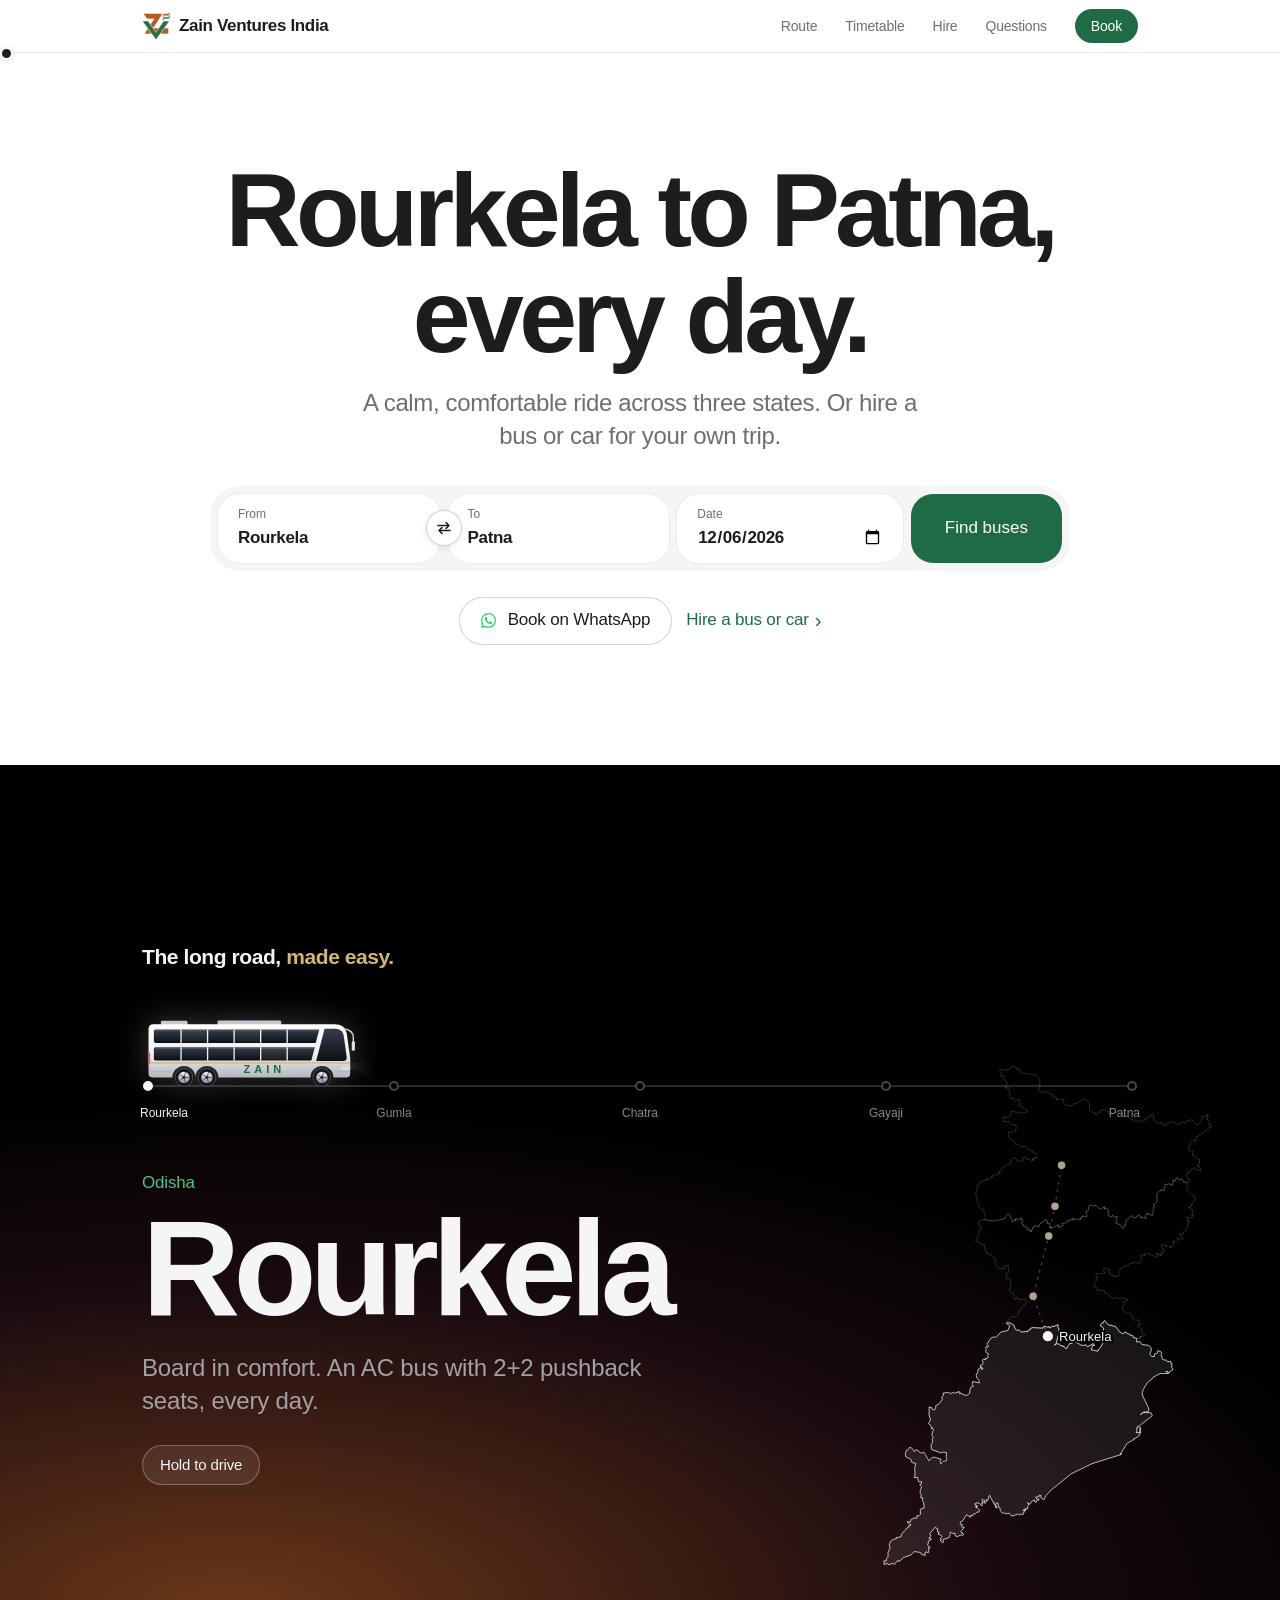
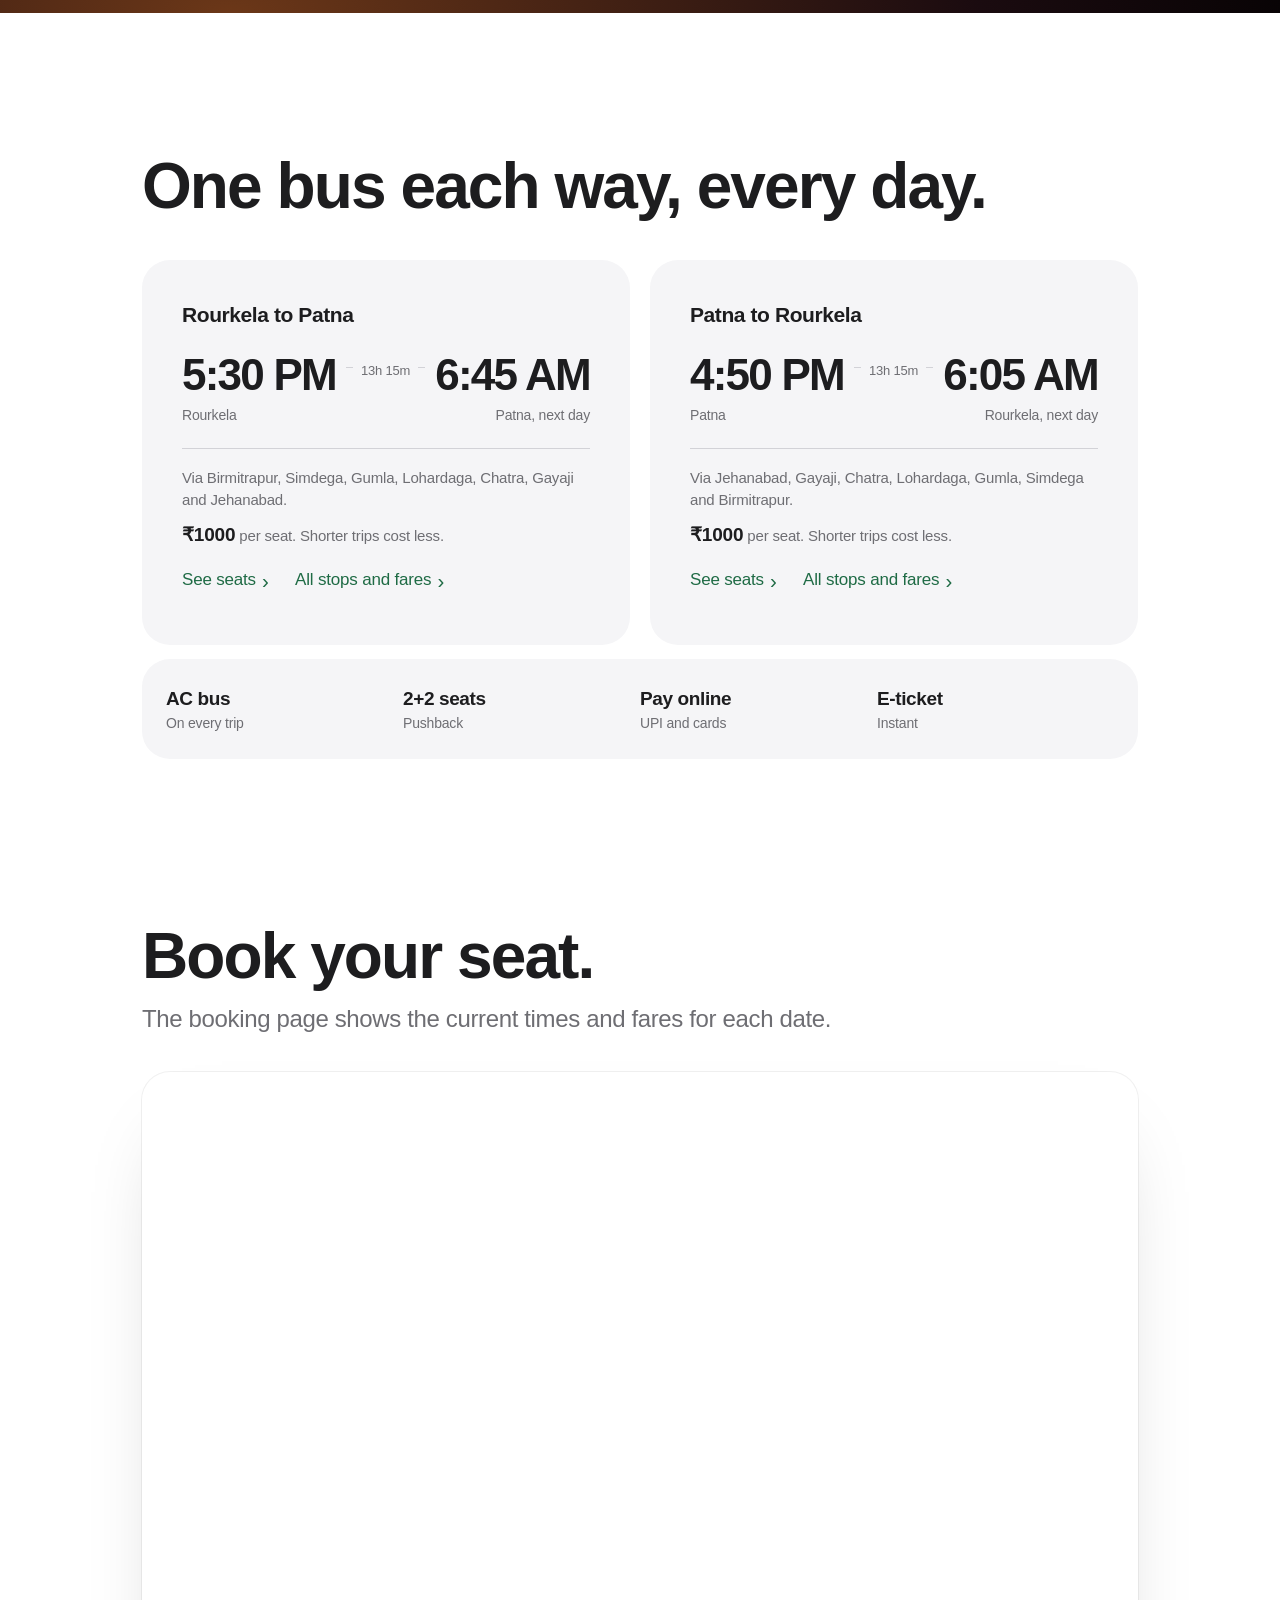
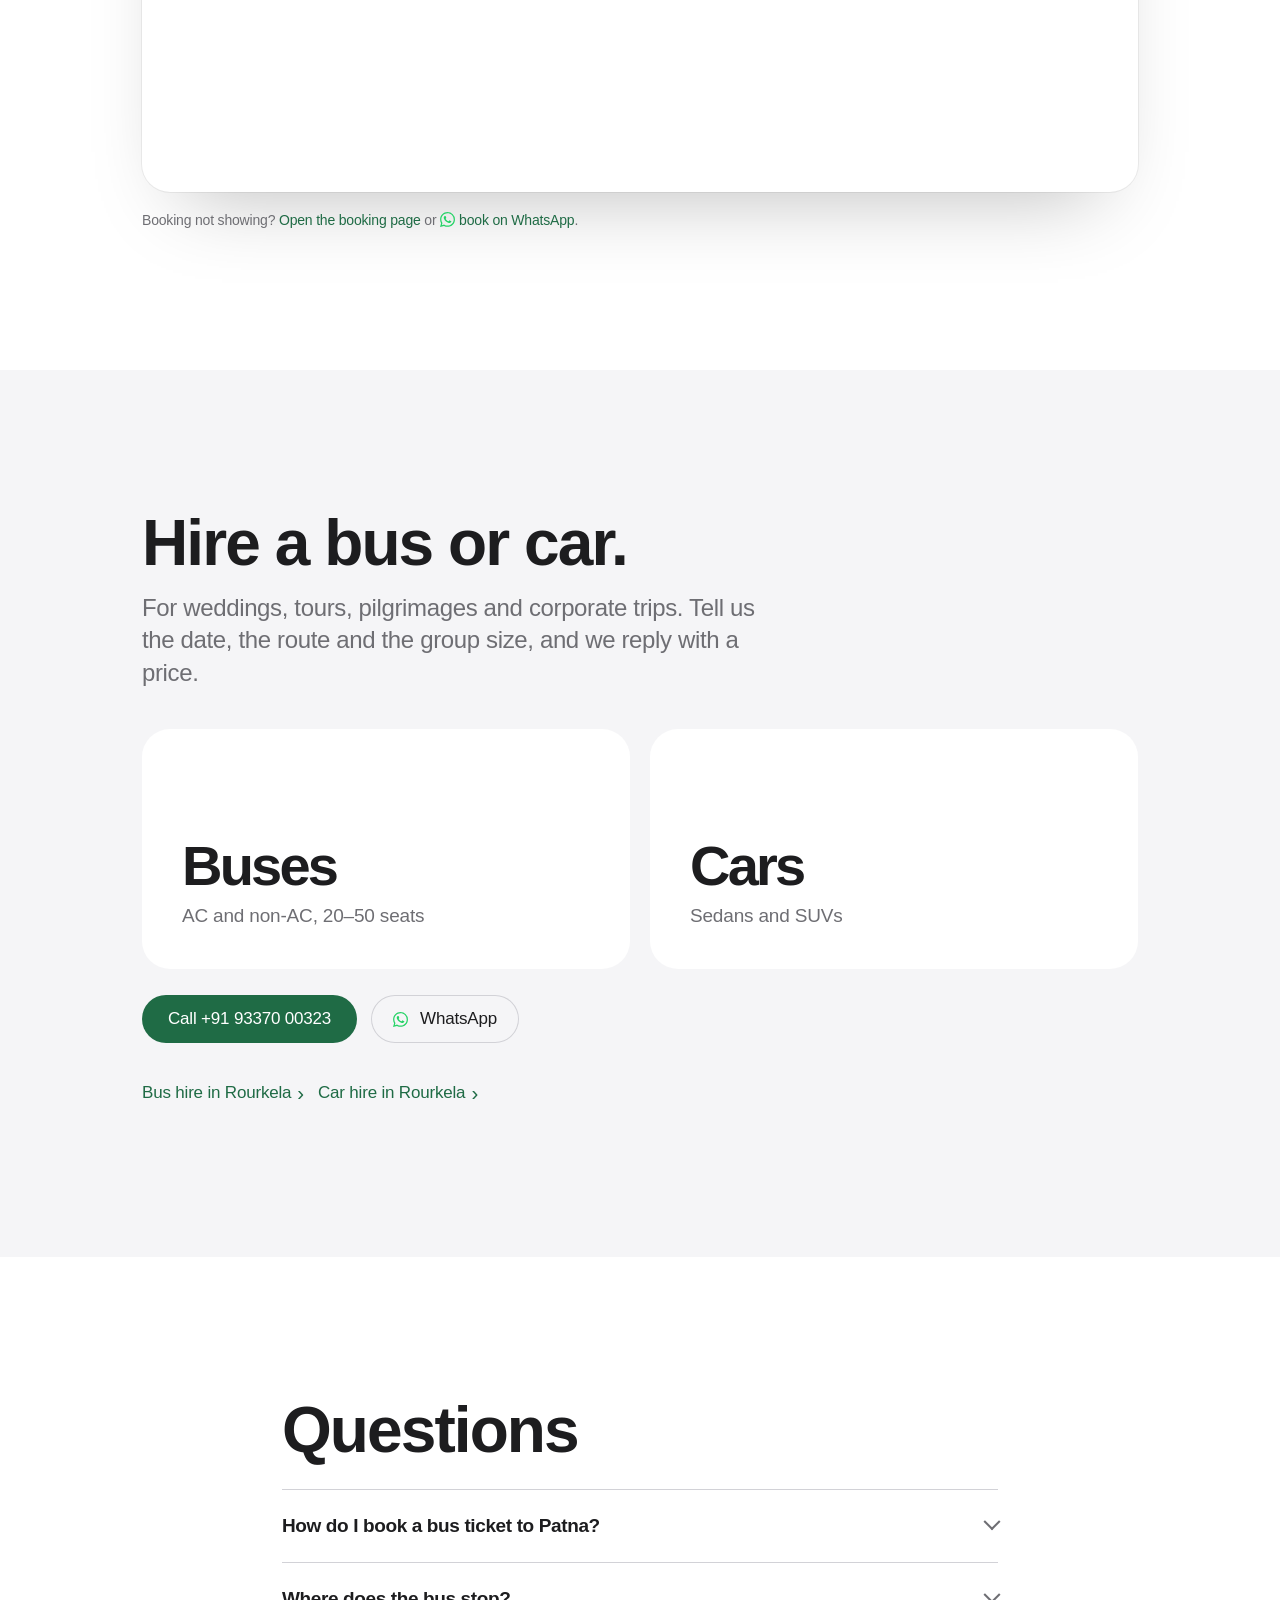
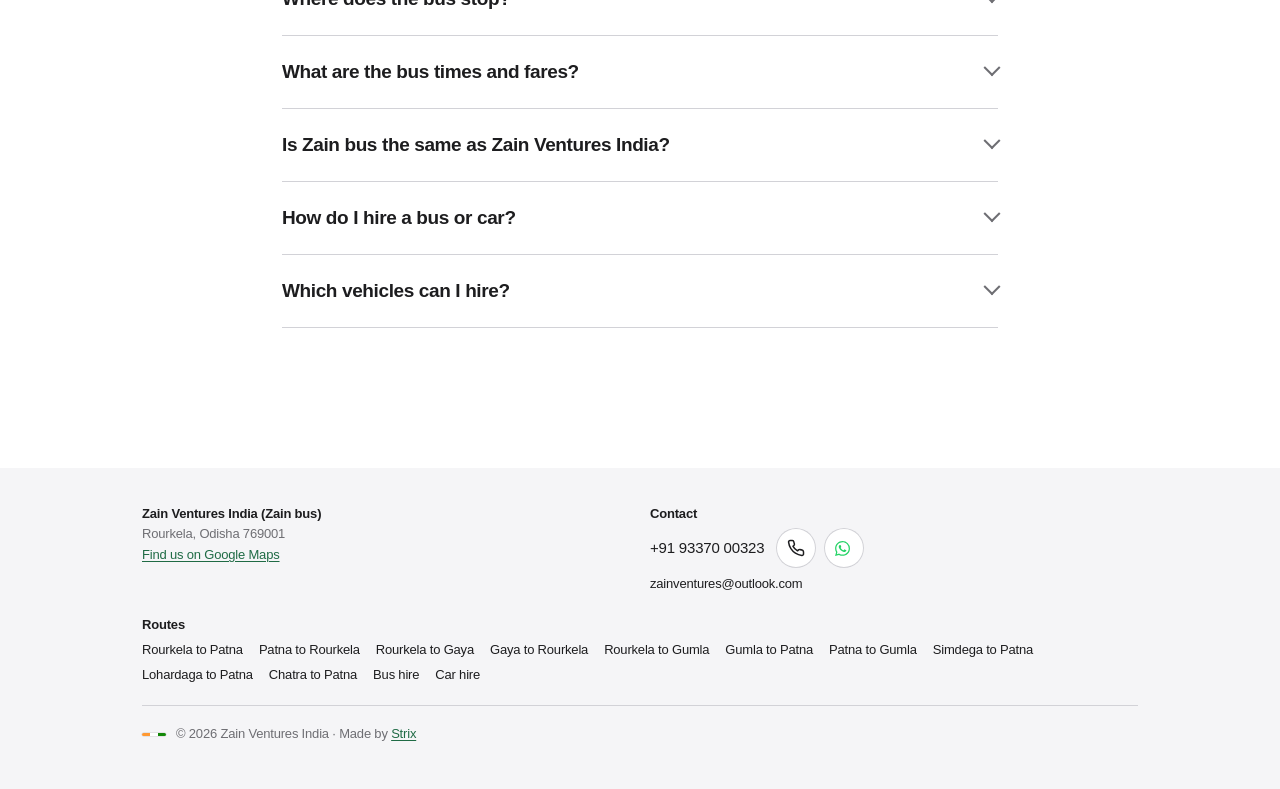
==== commit 03faa56f: "Let the reader drive the bus, add a night sky with stars and remove Jehanabad" ====
--- a/index.html
+++ b/index.html
@@ -350,23 +350,39 @@
   .trip { background: var(--black); color: #f5f5f7; }
   .stage { position: relative; overflow: hidden; padding: 80px 0; }
   .stage .wrap { position: relative; z-index: 1; }
-  .js .trip { height: calc(184vh - 52px); height: calc(100svh + 84vh - 52px); }
-  .js .stage { position: sticky; top: 52px; height: calc(100vh - 52px); height: calc(100svh - 52px); padding: 22px 0 calc(84px + env(safe-area-inset-bottom)); display: flex; flex-direction: column; justify-content: center; }
+  .js .stage { height: calc(100vh - 52px); height: calc(100svh - 52px); padding: 22px 0 calc(84px + env(safe-area-inset-bottom)); display: flex; flex-direction: column; justify-content: center; }
   .js .stage .wrap { width: 100%; }
   .sky, .sky i { position: absolute; inset: 0; pointer-events: none; }
   /* Each part that moves with the scroll has its own layer, so a new frame does not paint the stage again. */
   .sky i, .rail .fill, .js .map { will-change: transform, opacity; }
   .sky .dusk { background: radial-gradient(130% 85% at 18% 100%, rgba(214, 110, 48, .5), rgba(120, 50, 70, .22) 45%, transparent 72%); opacity: calc(1 - var(--p, 0) * 2.6); }
   .sky .dawn { background: radial-gradient(130% 88% at 82% 100%, rgba(255, 196, 140, .46), rgba(110, 140, 200, .24) 48%, transparent 74%); opacity: calc((var(--p, 0) - .62) * 2.7); }
+  /* Stars: out through the night, gone at dusk and dawn. Two groups twinkle at different speeds. */
+  .sky .stars { opacity: var(--night); overflow: hidden; }
+  .stars::before, .stars::after { content: ""; position: absolute; inset: 0; }
+  /* The star shape has four thin points. A few plain dots sit behind the stars, for depth. Most stars sit on the right, away from the text. */
+  .stars { --star: url("data:image/svg+xml,%3Csvg xmlns='http://www.w3.org/2000/svg' viewBox='0 0 24 24'%3E%3Cpath fill='%23fff' d='M12 0C12.6 8 16 11.4 24 12 16 12.6 12.6 16 12 24 11.4 16 8 12.6 0 12 8 11.4 11.4 8 12 0Z'/%3E%3C/svg%3E"); background: radial-gradient(circle at 45.4% 45.7%, rgba(255, 255, 255, 0.65) .6px, transparent 1.3px), radial-gradient(circle at 45.4% 68.7%, rgba(255, 255, 255, 0.5) .6px, transparent 1.3px), radial-gradient(circle at 19.7% 41.9%, rgba(255, 255, 255, 0.8) .6px, transparent 1.3px), radial-gradient(circle at 60.9% 16.5%, rgba(255, 255, 255, 0.65) .6px, transparent 1.3px), radial-gradient(circle at 31.1% 9.1%, rgba(255, 255, 255, 0.8) .6px, transparent 1.3px), radial-gradient(circle at 62.9% 48.4%, rgba(255, 255, 255, 0.65) .6px, transparent 1.3px), radial-gradient(circle at 94.6% 53.0%, rgba(255, 255, 255, 0.8) .6px, transparent 1.3px), radial-gradient(circle at 64.4% 50.6%, rgba(255, 255, 255, 0.8) .6px, transparent 1.3px), radial-gradient(circle at 8.1% 4.8%, rgba(255, 255, 255, 0.5) .6px, transparent 1.3px), radial-gradient(circle at 59.6% 62.7%, rgba(255, 255, 255, 0.65) .6px, transparent 1.3px), radial-gradient(circle at 44.3% 67.7%, rgba(255, 255, 255, 0.8) .6px, transparent 1.3px), radial-gradient(circle at 24.4% 24.9%, rgba(255, 255, 255, 0.5) .6px, transparent 1.3px); }
+  .stars::before { background: var(--star) 58.8% 58.6% / 12px 12px no-repeat, var(--star) 96.9% 37.9% / 8px 8px no-repeat, var(--star) 55.7% 70.6% / 7px 7px no-repeat, var(--star) 82.7% 68.1% / 10px 10px no-repeat, var(--star) 67.5% 46.0% / 7px 7px no-repeat, var(--star) 45.1% 33.6% / 8px 8px no-repeat, var(--star) 17.4% 60.4% / 8px 8px no-repeat, var(--star) 40.9% 8.4% / 12px 12px no-repeat, var(--star) 59.4% 12.5% / 7px 7px no-repeat; }
+  .stars::after { background: var(--star) 7.9% 3.4% / 8px 8px no-repeat, var(--star) 10.0% 15.4% / 8px 8px no-repeat, var(--star) 88.1% 75.1% / 12px 12px no-repeat, var(--star) 23.9% 49.9% / 8px 8px no-repeat, var(--star) 13.3% 54.8% / 10px 10px no-repeat, var(--star) 87.5% 30.1% / 8px 8px no-repeat, var(--star) 14.1% 22.8% / 9px 9px no-repeat, var(--star) 87.4% 48.2% / 7px 7px no-repeat; }
+  .js .stars::before { animation: twinkle 1.8s ease-in-out infinite; }
+  .js .stars::after { animation: twinkle 2.6s ease-in-out -1s infinite; }
+  @keyframes twinkle { 0%, 100% { opacity: .25; } 50% { opacity: 1; } }
+  /* A shooting star: a short streak, then a long wait. The two have different waits, so they do not look timed. */
+  .stars b { position: absolute; top: 14%; left: 78%; width: 110px; height: 1.5px; border-radius: 2px; background: linear-gradient(90deg, #fff, rgba(255, 255, 255, 0)); opacity: 0; }
+  .stars b + b { top: 30%; left: 46%; width: 80px; }
+  .js .stars b { animation: shoot 13s linear 3s infinite; }
+  .js .stars b + b { animation-duration: 19s; animation-delay: 9s; }
+  @keyframes shoot { 0% { transform: translate3d(0, 0, 0) rotate(-18deg) scaleX(.3); opacity: 0; } 1% { opacity: 1; } 5%, 100% { transform: translate3d(-230px, 75px, 0) rotate(-18deg) scaleX(1); opacity: 0; } }
   /* Lights follow the sky: off at dusk, on through the night, off again at dawn. */
-  .rail, .map { --night: clamp(0, min(var(--p, 0) * 3, (1 - var(--p, 0)) * 3.2), 1); }
+  .rail, .map, .sky { --night: clamp(0, min(var(--p, 0) * 3, (1 - var(--p, 0)) * 3.2), 1); }
   .lamp .beam { opacity: calc(.12 + var(--night) * .88); }
   .lamp .head { opacity: calc(.45 + var(--night) * .55); }
   .lamp .berths { opacity: calc(.05 + var(--night) * .45); }
   .lamp .late { opacity: calc(var(--night) * var(--night) * .42); }
   .map .town .pin { filter: drop-shadow(0 0 calc(var(--night) * 5px) rgba(255, 196, 120, .95)); }
-  .lamp .name { fill: #1f6b45; font: 700 12.5px var(--font); letter-spacing: 4.5px; }
-  .lamp .wheel { transform-box: fill-box; transform-origin: center; transform: rotate(calc(var(--spin, 0) * 1rad)); }
+  /* The bus turns to face the way it moves. The name turns back, so it still reads from left to right. */
+  .lamp .name { fill: #1f6b45; font: 700 12.5px var(--font); letter-spacing: 4.5px; transform-box: fill-box; transform-origin: center; transform: scaleX(var(--face, 1)); transition: transform .4s var(--ease); }
+  .lamp .wheel { transform-box: fill-box; transform-origin: center; transform: rotate(calc(var(--spin, 0) * var(--face, 1) * 1rad)); }
   .lamp .body { transform-box: fill-box; transform-origin: 50% 100%; }
   .map { display: none; }
   .js .map { display: block; order: 2; flex: 1 1 0; min-height: 0; max-height: 300px; aspect-ratio: 270.5 / 408; align-self: center; margin: 8px 0 0; }
@@ -390,15 +406,24 @@
   .trip-title b { color: #f5f5f7; font-weight: 600; }
   .rail { display: none; }
   .js .rail { display: block; position: relative; height: 2px; margin: clamp(60px, 9vh, 84px) 6px 0; background: rgba(255, 255, 255, .16); border-radius: 2px; }
+  /* The reader moves the bus: a drag on the rail, a tap on a town, or a hold on the Drive button. A drag up or down still scrolls the page. */
+  .js .rail { touch-action: pan-y; cursor: grab; -webkit-user-select: none; user-select: none; }
+  .js .rail::before { content: ""; position: absolute; inset: -76px -6px -40px; }
+  .js .rail.dragging { cursor: grabbing; }
+  .drive { display: none; }
+  .js .drive { display: inline-flex; align-items: center; position: absolute; top: 100%; left: 22px; min-height: 40px; margin-top: 10px; padding: 0 18px; border: 0; border-radius: 999px; background: rgba(255, 255, 255, .08); box-shadow: inset 0 0 0 1px rgba(255, 255, 255, .28); color: #f5f5f7; font: 500 15px var(--font); letter-spacing: -.01em; cursor: pointer; touch-action: none; -webkit-user-select: none; user-select: none; -webkit-touch-callout: none; transition: transform .25s var(--ease), background-color .25s; }
+  .js .drive.on { background: rgba(255, 255, 255, .22); transform: scale(.96); }
   .rail .fill { position: absolute; inset: 0; background: #f5f5f7; border-radius: 2px; transform-origin: 0 50%; transform: scaleX(var(--p, 0)); }
   .rail .node { position: absolute; top: 50%; width: 10px; height: 10px; margin: -5px 0 0 -5px; border-radius: 50%; background: #000; border: 2px solid rgba(255, 255, 255, .28); padding: 0; cursor: pointer; font: inherit; transition: border-color .4s, background-color .4s; }
   .rail .node::before { content: ""; position: absolute; inset: -18px -22px -34px; }
-  .rail .node span { position: absolute; top: 22px; left: 50%; transform: translateX(-50%); font-size: clamp(10px, 3.05vw, 12px); font-weight: 500; color: #86868b; transition: color .4s; }
+  .rail .node span { position: absolute; top: 22px; left: 50%; transform: translateX(-50%); font-size: 12px; font-weight: 500; color: #86868b; transition: color .4s; }
   .rail .node:first-of-type span { left: -5px; transform: none; }
   .rail .node:last-of-type span { left: auto; right: -5px; transform: none; }
   .rail .node.cur span { color: #f5f5f7; }
   .rail .node.on { border-color: #f5f5f7; background: #f5f5f7; }
   .rail .lamp { position: absolute; bottom: -1px; left: -2px; width: 136px; height: 40.8px; pointer-events: none; transform: translate3d(calc(var(--p, 0) * var(--travel, 0) * 1px), 0, 0); will-change: transform; filter: drop-shadow(0 0 16px rgba(255, 255, 255, .22)); }
+  /* The move uses "translate" and the turn uses "transform", so the turn can ease while the move follows the reader at once. */
+  @supports (translate: 1px) { .rail .lamp { translate: calc(var(--p, 0) * var(--travel, 0) * 1px) 0; transform: scaleX(var(--face, 1)); transform-origin: 45.4% 50%; transition: transform .4s var(--ease); will-change: translate, transform; } }
   .stops { list-style: none; padding: 0; margin-top: 40px; }
   .js .stops { position: relative; height: 11.5em; margin-top: clamp(58px, 8vh, 84px); }
   .stop + .stop { margin-top: 44px; }
@@ -558,18 +583,18 @@
 
   <section class="trip" id="route">
     <div class="stage">
-      <div class="sky" aria-hidden="true"><i class="dusk"></i><i class="dawn"></i></div>
+      <div class="sky" aria-hidden="true"><i class="stars"><b></b><b></b></i><i class="dusk"></i><i class="dawn"></i></div>
       <!-- State outlines: DataMeet India (Election Commission of India boundaries), CC BY 2.5 IN -->
       <svg class="map" viewBox="0 0 270.5 408" aria-hidden="true">
         <path data-s="Odisha" d="M4.0 403.7L7.1 402.9L7.7 404.0L10.8 402.9L12.4 403.6L14.5 400.9L15.6 400.3L16.0 401.5L16.5 401.3L19.7 398.1L25.5 396.2L28.1 393.4L33.3 394.1L34.0 395.6L37.0 396.5L36.9 394.5L38.0 393.4L38.6 394.4L39.9 394.0L39.8 390.1L40.7 390.7L41.1 390.1L38.7 387.8L39.7 387.0L39.2 386.7L40.0 384.7L41.8 384.0L41.7 382.7L39.8 382.8L41.6 381.1L40.8 378.9L45.3 373.6L46.1 375.1L47.2 375.2L46.7 377.1L47.4 378.0L47.5 377.4L48.3 377.8L47.3 379.5L49.6 380.2L50.6 381.5L49.0 383.3L49.7 383.7L49.3 384.9L51.2 386.5L51.7 385.9L51.3 383.8L56.3 382.2L57.3 379.5L56.6 378.5L57.4 377.7L59.3 378.9L61.0 378.8L61.0 380.6L62.6 381.4L65.8 380.1L67.0 380.6L67.9 379.6L67.1 379.0L67.5 378.5L66.5 378.8L65.7 377.4L68.5 373.7L66.6 373.8L66.1 372.6L66.9 371.5L65.9 372.0L65.0 371.2L65.4 369.6L67.1 368.8L70.2 363.9L72.8 365.3L73.0 366.1L73.5 364.3L75.2 364.7L75.7 363.4L77.5 363.0L78.8 361.5L79.4 362.0L80.4 361.5L80.7 360.2L78.4 357.9L78.9 356.6L78.3 356.4L78.2 358.1L77.6 358.1L77.7 356.3L76.7 355.1L77.8 355.2L78.0 354.3L80.2 354.6L82.5 356.9L82.7 355.4L82.0 354.6L83.2 354.7L83.3 353.6L82.5 352.4L83.1 351.8L82.7 351.2L84.0 352.5L84.5 352.2L84.8 353.5L83.9 353.6L84.1 354.2L85.4 354.6L86.1 352.7L85.8 351.7L87.2 352.6L87.2 351.5L88.1 351.1L87.7 349.7L88.7 348.3L91.6 354.0L92.8 354.2L92.0 355.0L92.9 355.6L93.6 358.1L94.9 358.4L93.4 355.2L95.1 354.3L96.4 358.5L97.2 358.6L97.2 360.5L98.9 362.7L99.8 362.1L101.1 363.1L104.4 362.6L106.4 365.0L111.6 363.3L112.9 364.0L113.9 363.1L115.2 363.8L116.1 363.2L115.5 362.5L116.8 361.7L115.6 359.9L117.2 360.7L117.6 360.2L116.6 359.4L117.9 360.1L117.4 359.0L118.8 359.3L118.9 358.4L119.6 358.3L119.1 357.2L120.1 356.0L119.0 354.1L121.1 355.5L122.6 353.0L124.7 352.0L125.1 353.8L125.8 354.0L126.5 352.3L128.5 351.9L128.0 351.1L126.7 351.5L125.6 349.6L128.3 349.7L128.5 348.2L130.0 348.5L129.7 350.2L132.1 351.9L134.1 348.3L138.4 343.7L154.2 331.0L170.8 322.9L194.0 315.6L194.7 314.9L193.3 315.5L199.0 306.7L205.0 303.1L204.5 302.5L204.9 303.0L208.9 300.3L208.6 299.6L209.9 298.4L209.7 297.4L209.2 297.9L209.9 295.3L209.4 293.6L209.0 298.0L207.4 298.2L207.1 297.5L206.7 298.3L206.1 297.5L206.9 296.9L206.6 294.1L207.6 294.3L207.7 292.5L208.2 293.1L219.2 284.4L218.0 282.1L211.8 281.9L209.7 283.6L212.0 281.6L215.9 281.2L216.3 279.9L216.2 278.4L211.5 268.7L211.1 266.0L211.9 263.5L215.2 257.9L219.0 254.9L219.7 253.6L225.5 250.6L232.1 250.7L229.9 248.9L231.6 249.0L232.6 250.2L233.7 248.7L235.5 247.8L235.6 246.6L234.7 245.8L235.0 242.5L234.0 242.4L233.9 240.9L231.2 241.1L230.6 240.0L227.6 239.5L226.2 235.6L226.8 234.5L226.1 233.2L223.6 232.3L223.3 234.1L220.8 235.0L220.9 237.0L218.6 236.9L217.2 235.0L218.3 232.0L218.2 229.9L215.8 227.9L210.9 227.4L209.3 225.0L206.5 225.4L206.7 222.4L204.0 221.7L203.7 220.4L201.7 220.0L201.3 219.0L199.4 219.0L198.0 217.1L195.5 218.8L192.8 217.1L189.9 213.0L183.6 211.4L180.9 208.0L180.0 209.0L180.2 209.8L178.1 210.6L177.5 212.3L179.8 213.9L180.1 215.1L180.0 216.4L179.0 217.4L180.2 217.7L179.7 218.6L180.9 218.7L178.1 221.2L180.3 223.6L179.0 226.0L179.4 226.7L176.9 230.6L176.0 231.0L175.6 232.7L170.2 231.6L171.3 228.1L172.9 228.2L171.8 226.6L167.1 229.2L165.8 227.5L163.9 228.2L161.8 227.7L157.2 224.9L155.2 224.8L155.0 226.4L152.9 226.5L150.1 231.0L147.9 228.4L147.7 229.3L146.9 228.2L145.7 228.5L144.8 227.1L142.6 226.7L140.6 228.0L142.1 226.4L143.7 220.2L145.5 219.3L145.5 218.3L144.6 218.4L144.7 217.2L144.0 216.8L144.4 215.5L143.3 212.9L144.0 212.3L143.6 211.5L139.5 213.1L139.3 212.5L136.7 214.1L136.5 212.9L134.9 213.6L133.8 212.7L131.9 213.0L131.5 214.2L123.4 213.8L121.3 214.4L121.5 215.4L119.4 216.1L119.4 216.9L114.1 217.3L112.6 215.8L110.5 215.8L109.0 214.6L108.1 211.7L105.3 210.1L102.3 209.9L102.3 210.7L104.8 212.1L103.4 216.1L97.9 217.3L93.8 221.5L91.8 221.3L89.7 222.2L86.4 227.2L88.1 228.7L87.3 229.4L85.8 229.0L85.4 229.8L86.1 231.1L85.5 232.8L86.2 234.1L88.0 235.0L86.9 236.3L87.5 237.6L86.9 238.4L85.2 238.4L85.6 239.7L83.8 238.9L82.8 240.2L83.7 242.0L82.5 243.9L81.4 243.8L80.9 244.6L83.6 246.6L82.3 247.5L81.9 245.6L79.6 247.1L79.2 249.6L77.9 252.0L78.5 254.2L80.2 255.9L80.4 258.2L75.2 257.0L74.8 259.4L75.6 260.5L75.3 261.4L74.5 261.0L73.4 261.7L72.5 266.7L70.0 268.3L65.6 266.6L64.6 266.9L65.1 265.7L63.7 265.4L63.7 264.7L63.0 266.0L61.3 265.8L60.5 266.5L59.3 265.7L57.2 266.8L55.7 265.8L51.3 266.3L51.7 268.3L50.2 269.6L50.9 271.1L48.3 274.8L45.5 276.4L45.5 278.4L44.7 279.7L43.0 279.6L42.4 278.0L40.9 278.0L40.3 277.2L40.1 283.7L41.3 287.8L39.6 290.7L41.8 292.6L42.1 295.0L42.9 294.1L43.6 296.0L42.2 299.8L43.6 301.8L42.6 303.0L43.0 305.4L41.7 307.9L42.1 311.5L49.7 314.3L51.4 313.6L54.2 314.1L53.9 317.9L54.5 319.0L53.9 320.7L51.8 320.8L49.5 323.1L48.9 320.7L49.9 319.3L43.9 317.6L42.0 318.5L40.1 320.6L36.0 313.7L34.0 314.5L29.6 311.5L28.2 313.2L27.6 311.8L24.9 309.5L23.0 311.9L22.1 312.0L21.1 315.5L21.4 317.2L25.8 319.6L26.4 322.1L29.5 322.5L28.7 325.9L28.9 332.4L28.1 334.1L30.8 333.8L31.8 337.4L34.2 337.4L33.8 339.4L32.6 340.0L34.3 341.6L33.0 344.1L33.1 346.7L34.0 348.2L33.3 349.6L33.6 350.2L34.8 350.0L34.8 351.1L35.3 351.1L34.7 352.3L35.8 354.3L36.3 358.4L33.7 359.1L33.1 360.1L33.3 363.4L32.0 364.7L30.4 364.7L30.2 366.7L28.1 366.5L25.9 367.5L25.0 369.8L22.9 369.2L23.0 370.4L25.6 371.9L25.1 372.8L23.6 372.8L23.5 374.1L22.0 374.6L21.4 376.1L18.2 379.0L17.5 381.7L14.0 382.0L14.1 383.0L11.7 383.5L8.9 385.6L8.2 388.6L8.9 390.0L7.2 394.2L7.3 397.2L6.0 399.1L5.8 401.0L4.1 400.7Z" /><path data-s="Jharkhand" d="M77.5 144.8L81.4 145.5L82.2 147.2L84.6 147.9L84.6 149.8L86.0 153.2L87.3 153.7L86.7 154.7L90.1 155.2L90.3 156.1L91.8 156.4L93.4 160.6L92.5 161.9L93.9 163.4L93.6 163.9L94.5 165.1L95.7 166.0L100.7 166.8L100.4 164.6L103.7 164.1L104.1 167.7L103.6 169.5L101.9 171.0L102.3 172.8L101.6 174.3L103.2 175.6L103.9 174.6L105.0 174.8L105.9 176.5L105.1 180.0L105.4 181.7L104.3 183.6L104.5 184.4L108.1 186.8L107.8 188.7L108.7 191.6L109.8 191.0L110.1 189.1L111.4 191.1L112.7 191.4L113.6 190.5L113.8 191.7L117.3 191.1L118.1 192.7L117.2 195.8L115.7 196.0L114.0 199.8L112.9 199.8L111.8 200.9L111.9 203.4L108.8 205.2L106.2 205.1L103.4 207.8L103.4 209.8L108.4 211.9L109.0 214.6L110.5 215.8L112.6 215.8L114.1 217.3L119.4 216.9L119.4 216.1L121.5 215.4L121.3 214.4L123.4 213.8L131.5 214.2L131.9 213.0L133.8 212.7L134.9 213.6L136.5 212.9L136.7 214.1L139.3 212.5L139.5 213.1L143.6 211.5L144.0 212.3L143.3 212.9L144.4 215.5L144.0 216.8L144.7 217.2L144.6 218.4L145.5 218.3L145.5 219.3L143.7 220.2L142.1 226.4L140.6 228.0L142.6 226.7L144.8 227.1L145.7 228.5L146.9 228.2L147.7 229.3L147.9 228.4L150.1 231.0L152.9 226.5L155.0 226.4L155.2 224.8L157.2 224.9L161.8 227.7L163.9 228.2L165.8 227.5L167.1 229.2L171.8 226.6L172.9 228.2L171.3 228.1L170.2 231.6L175.6 232.7L176.0 231.0L176.9 230.6L179.4 226.7L179.0 226.0L180.3 223.6L178.1 221.2L180.9 218.7L179.7 218.6L180.2 217.7L179.0 217.4L180.0 216.4L180.1 215.1L179.8 213.9L177.5 212.3L178.5 210.2L180.2 209.8L180.8 208.0L183.6 211.4L189.9 213.0L192.8 217.1L195.8 218.9L196.1 217.9L198.0 217.1L199.4 219.0L201.2 219.0L201.7 220.0L203.7 220.4L204.0 221.7L207.7 222.7L208.6 222.4L208.7 221.7L209.3 222.0L208.7 222.4L209.6 222.4L210.0 221.5L209.3 221.4L209.2 220.5L209.6 221.4L210.0 220.4L210.2 221.0L210.4 220.4L212.8 220.8L212.9 219.7L210.8 218.1L211.2 214.9L208.2 213.8L207.7 212.6L207.6 211.5L209.5 211.3L208.2 207.7L204.1 207.7L203.2 206.2L203.2 204.0L199.9 201.7L198.5 202.4L195.0 198.8L195.6 196.0L196.9 194.3L195.7 193.3L197.2 192.2L197.7 192.8L199.1 192.4L199.9 190.7L198.8 191.4L198.2 190.4L195.0 190.2L194.1 191.0L193.4 190.3L191.5 190.4L190.7 189.5L187.6 190.4L185.1 189.0L184.1 186.8L181.0 185.8L180.7 184.2L175.1 183.8L174.6 182.0L173.9 181.1L172.9 181.1L172.2 179.2L174.7 175.8L174.1 174.2L175.4 173.8L174.7 172.5L173.9 172.4L174.2 170.6L181.1 170.1L179.7 167.7L181.1 166.1L182.2 166.9L185.1 167.2L184.7 171.0L187.8 171.9L188.4 171.3L187.8 172.5L188.5 173.3L189.1 172.5L190.9 173.2L190.7 172.3L192.4 172.1L193.5 170.7L192.8 170.2L193.0 168.3L193.8 166.6L196.1 165.6L196.7 164.3L199.2 164.3L201.8 162.4L206.2 161.4L207.5 162.2L209.5 161.8L210.6 159.2L209.7 155.7L210.5 156.7L212.4 155.3L212.9 156.4L212.6 154.6L213.9 153.8L215.1 155.3L216.1 154.4L221.8 157.4L222.8 157.4L223.5 156.2L222.0 154.4L224.6 154.9L224.3 155.5L226.0 154.9L225.4 156.0L226.3 156.2L226.8 155.4L226.5 152.8L227.4 154.2L228.3 153.0L228.3 150.7L227.1 150.4L227.1 148.9L226.5 149.1L226.0 148.0L226.5 147.1L229.9 147.6L229.6 149.1L230.8 148.5L234.6 149.7L233.8 148.5L235.2 148.5L236.6 147.5L235.9 146.8L235.9 145.8L236.6 145.6L235.7 145.3L236.0 144.1L238.4 145.6L240.3 143.5L239.0 142.4L243.6 142.9L243.7 141.3L241.4 140.2L241.4 138.5L242.2 139.3L244.0 138.3L244.2 136.9L246.1 136.3L246.2 135.0L247.6 133.2L247.3 132.5L248.0 131.9L247.1 131.7L247.7 130.3L248.4 130.1L247.9 129.3L248.6 128.5L248.0 128.7L247.9 127.8L247.3 128.3L247.9 126.4L246.5 124.9L249.5 126.2L251.7 124.9L251.8 123.9L250.4 123.7L251.6 123.7L251.9 122.7L252.0 121.6L250.9 121.0L251.6 119.3L248.2 117.6L248.9 116.5L248.9 117.4L250.2 117.1L250.6 116.1L250.2 115.0L251.4 115.1L251.0 113.8L253.6 111.1L253.6 109.2L247.4 104.2L246.7 97.5L244.2 97.2L243.4 94.9L240.3 94.9L239.3 93.4L238.1 94.1L237.8 96.2L235.7 95.5L236.2 97.1L235.1 98.0L235.3 99.8L232.4 98.4L231.3 99.3L229.6 98.6L228.4 104.1L226.3 103.0L226.1 104.1L225.2 104.0L222.8 106.7L223.1 112.7L220.0 115.3L220.8 115.9L219.8 118.3L220.2 119.0L219.1 123.9L216.3 122.6L215.3 123.0L215.5 122.3L214.8 122.1L215.0 122.8L213.6 124.5L213.9 126.5L212.6 125.3L211.7 126.1L211.2 125.3L209.6 125.5L209.9 124.3L209.0 123.6L207.7 123.5L207.0 125.1L204.5 125.7L202.0 123.9L200.1 126.9L199.2 126.6L198.1 128.0L197.8 131.4L196.9 131.5L197.0 132.8L196.0 133.8L194.8 133.3L193.4 131.3L189.6 129.8L190.8 127.9L190.5 125.9L191.4 124.8L188.9 125.2L187.3 123.7L187.2 124.5L185.4 124.9L183.8 123.8L184.0 120.2L182.7 118.3L180.5 118.5L181.2 116.9L177.0 118.8L174.0 115.8L170.6 116.2L169.1 115.2L168.0 116.9L168.0 119.1L167.0 120.5L165.7 120.8L166.8 123.6L166.5 125.1L163.1 124.2L162.8 125.9L161.6 125.8L161.7 127.1L161.0 127.5L160.0 126.5L157.6 127.2L155.2 126.1L156.2 126.6L156.0 127.2L152.0 127.4L151.8 128.7L150.6 128.8L149.7 129.9L146.9 130.2L147.7 131.7L144.4 133.7L143.8 133.3L144.1 131.1L143.4 132.2L142.1 131.9L140.1 133.6L137.4 133.7L136.6 131.5L136.8 129.9L135.0 130.4L134.9 127.9L133.5 127.1L132.9 128.3L129.1 130.2L128.3 132.9L124.6 132.1L124.8 133.2L123.1 133.5L123.2 135.0L121.9 137.2L121.5 136.4L122.2 135.3L121.4 136.1L120.5 135.1L119.2 135.4L119.4 134.3L117.8 133.0L116.0 132.8L115.2 131.6L115.8 131.2L114.3 130.5L114.1 129.8L115.5 128.4L114.3 125.9L113.3 125.9L113.7 126.5L112.8 127.3L112.0 126.3L111.2 127.1L110.2 126.2L109.6 126.5L109.8 128.2L108.6 126.9L108.4 128.4L107.1 129.3L105.0 123.8L103.3 122.5L100.6 126.4L98.2 127.1L92.3 128.3L84.2 127.3L80.3 128.3L79.7 130.5L80.4 131.0L80.4 132.3L81.5 132.5L82.4 134.0L79.5 136.1L80.6 138.0Z" /><path data-s="Bihar" d="M84.1 127.3L92.3 128.3L98.2 127.1L100.6 126.4L103.3 122.5L105.0 123.8L107.1 129.3L108.4 128.4L108.6 126.9L109.8 128.2L109.6 126.5L110.2 126.2L111.2 127.1L112.0 126.3L112.8 127.3L113.7 126.5L113.3 125.9L114.3 125.9L115.5 128.4L114.1 129.8L114.3 130.5L115.8 131.2L115.2 131.6L116.0 132.8L117.8 133.0L119.4 134.3L119.2 135.4L120.5 135.1L121.4 136.1L122.2 135.3L121.5 136.4L121.9 137.2L123.2 135.0L123.1 133.5L124.8 133.2L124.6 132.1L128.3 132.9L129.1 130.2L132.9 128.3L133.5 127.1L134.9 127.9L135.0 130.4L136.8 129.9L136.6 131.5L137.4 133.7L140.1 133.6L142.1 131.9L143.4 132.2L144.1 131.1L143.8 133.3L144.4 133.7L147.7 131.7L146.9 130.2L149.7 129.9L150.6 128.8L151.8 128.7L152.0 127.4L156.0 127.2L156.2 126.6L155.2 126.1L157.6 127.2L160.0 126.5L161.0 127.5L161.7 127.1L161.6 125.8L162.8 125.9L163.1 124.2L166.5 125.1L166.8 123.6L165.7 120.8L167.0 120.5L168.0 119.1L168.0 116.9L169.1 115.2L170.6 116.2L174.0 115.8L177.0 118.8L181.2 116.9L180.5 118.5L182.7 118.3L184.0 120.2L183.8 123.8L185.4 124.9L187.2 124.5L187.3 123.7L188.9 125.2L191.4 124.8L190.5 125.9L190.8 127.9L189.6 129.8L193.4 131.3L194.8 133.3L196.0 133.8L196.8 133.3L196.9 131.5L197.8 131.4L198.1 128.0L199.2 126.6L200.1 126.9L202.0 123.9L204.5 125.7L207.0 125.1L207.7 123.5L209.0 123.6L209.9 124.3L209.6 125.5L211.2 125.3L211.7 126.1L212.6 125.3L213.9 126.5L213.6 124.5L215.0 122.8L214.8 122.1L215.5 122.3L215.3 123.0L216.3 122.6L219.1 123.9L220.2 119.0L219.8 118.3L220.8 115.9L220.0 115.3L223.1 112.7L222.7 107.0L225.2 104.0L226.1 104.1L226.3 103.0L228.4 104.1L229.6 98.6L231.3 99.3L232.4 98.4L235.3 99.8L235.1 98.0L236.2 97.1L235.7 95.5L237.8 96.2L238.1 94.1L239.3 93.4L240.3 94.9L243.4 94.9L244.2 97.2L246.1 96.8L248.2 97.8L249.6 95.8L247.3 94.2L247.1 92.3L246.2 92.0L247.0 89.3L248.5 89.8L248.7 88.8L250.1 88.5L250.7 86.3L251.4 87.0L252.4 85.6L253.9 85.7L255.3 87.3L255.7 86.6L256.3 87.6L257.9 87.9L257.8 86.1L256.3 85.0L256.7 84.1L255.9 84.3L256.5 83.8L256.0 83.2L256.8 82.6L256.5 81.8L257.2 81.2L256.5 81.1L257.1 80.8L257.0 78.8L255.9 79.1L255.2 78.0L253.9 77.9L252.9 75.9L251.5 76.0L251.4 74.5L252.0 74.2L250.9 73.6L251.9 72.6L248.7 71.9L248.0 69.5L249.0 69.3L249.7 65.1L252.4 63.1L253.2 64.1L253.4 63.5L254.5 63.6L253.8 62.7L254.7 62.2L254.0 61.7L254.2 60.7L255.5 60.6L256.5 59.2L257.9 59.4L259.6 57.4L260.5 57.2L260.7 56.3L263.8 54.8L264.8 52.8L265.7 53.2L266.5 52.2L265.9 51.0L264.2 50.9L265.5 49.3L263.3 46.9L263.8 46.3L262.7 46.6L262.1 45.8L264.1 44.1L264.0 43.0L263.4 43.0L263.5 43.8L261.6 43.8L260.7 45.1L258.9 44.0L258.9 47.8L255.9 51.6L252.3 49.3L250.9 46.5L249.4 48.6L247.2 47.3L246.3 49.6L242.9 48.6L241.9 50.4L240.1 50.9L234.8 48.4L231.1 49.8L230.1 52.2L229.0 51.3L227.2 51.2L227.0 49.7L223.3 49.9L220.6 48.0L219.8 42.4L218.7 42.4L217.7 44.7L214.6 45.3L214.4 46.4L213.1 46.5L213.1 47.6L210.8 48.5L208.2 47.7L206.9 49.2L200.8 46.1L199.7 44.4L198.0 44.2L191.7 41.0L188.7 41.1L187.4 42.3L186.4 41.2L184.3 41.6L184.3 40.6L180.1 39.1L177.5 39.7L177.1 41.3L173.4 43.2L173.4 41.5L172.1 41.7L168.9 39.6L168.8 33.3L165.2 30.6L163.3 31.7L163.0 31.1L158.3 34.3L156.6 34.0L153.8 36.0L149.1 35.3L147.8 33.2L148.3 30.7L141.9 31.3L143.4 30.0L139.9 28.8L140.2 27.9L139.6 27.0L136.9 26.6L134.4 24.5L133.2 25.5L132.5 24.6L131.8 25.2L127.5 23.4L128.9 20.7L129.2 18.8L128.6 18.3L129.3 16.5L126.6 11.4L114.2 9.6L112.9 6.8L111.0 7.1L111.0 6.0L108.7 5.3L108.6 4.0L106.7 4.1L106.6 5.2L103.6 7.3L97.3 6.9L96.6 7.8L98.6 10.1L96.8 12.1L98.1 12.7L99.9 11.9L100.5 12.5L99.4 14.8L101.9 16.1L102.8 18.1L101.0 21.6L104.2 21.3L103.0 22.5L104.9 23.6L104.4 25.0L105.1 27.0L104.3 27.8L105.3 28.7L105.3 30.0L106.8 30.5L107.2 29.5L108.6 30.1L108.4 31.4L109.3 32.2L111.4 30.7L112.7 31.3L112.2 36.1L112.8 36.6L114.7 35.7L115.6 38.4L118.6 39.0L119.0 40.7L113.7 41.9L106.3 40.2L106.4 41.7L104.8 44.5L103.4 45.1L102.1 44.6L101.9 45.7L99.5 45.2L99.5 48.2L102.7 48.8L103.7 48.1L104.3 49.6L106.0 50.8L109.8 51.3L110.1 53.7L109.4 56.6L107.6 55.9L106.3 57.6L103.8 56.7L104.1 58.4L103.4 59.3L104.3 60.0L104.1 60.7L105.2 62.5L107.0 62.8L109.6 65.6L109.5 67.1L110.9 66.6L114.3 68.8L116.5 68.3L118.7 69.4L119.3 71.1L123.3 71.7L123.2 73.5L124.0 73.1L126.8 75.2L126.0 76.4L127.2 77.8L124.3 77.4L124.2 79.8L123.4 79.3L123.6 77.8L123.2 79.7L122.0 80.0L120.3 78.4L118.5 79.0L117.9 77.1L115.8 77.1L115.3 80.2L114.0 79.9L114.4 80.4L113.5 80.6L110.9 80.2L110.6 78.9L108.9 77.7L107.0 78.1L105.9 79.1L106.1 81.6L100.2 84.9L98.3 86.4L97.6 88.5L96.1 88.7L95.9 89.3L97.2 89.9L95.5 90.1L95.7 90.9L94.2 91.9L93.2 90.9L92.0 91.9L91.7 91.5L90.9 92.2L91.4 92.6L89.9 92.6L89.7 93.8L86.8 95.2L85.5 94.8L86.1 95.1L84.2 96.2L83.6 95.9L82.8 97.4L80.6 97.6L80.3 99.2L78.6 99.6L79.0 102.6L77.2 107.1L78.3 107.4L78.1 109.3L78.8 109.7L78.5 111.7L79.1 112.7L78.6 113.1L80.1 114.7L79.9 116.7L82.4 118.9L83.6 118.7L83.4 120.1L84.8 121.1L84.0 122.2L85.8 123.3L84.9 124.1L85.2 125.6L83.9 126.8Z" />
-        <polyline class="way" points="135.4,220.7 123.6,188.6 136.1,140.3 141.1,116.4 140.7,99.2 146.4,83.5" />
-        <g class="town" transform="translate(135.4 220.7)"><circle class="ring" r="3" /><circle class="pin" r="3" /><text x="9" y="3.6">Rourkela</text></g><g class="town" transform="translate(123.6 188.6)"><circle class="ring" r="3" /><circle class="pin" r="3" /><text x="9" y="3.6">Gumla</text></g><g class="town" transform="translate(136.1 140.3)"><circle class="ring" r="3" /><circle class="pin" r="3" /><text x="9" y="3.6">Chatra</text></g><g class="town" transform="translate(141.1 116.4)"><circle class="ring" r="3" /><circle class="pin" r="3" /><text x="9" y="3.6">Gayaji</text></g><g class="town" transform="translate(140.7 99.2)"><circle class="ring" r="3" /><circle class="pin" r="3" /><text x="9" y="3.6">Jehanabad</text></g><g class="town" transform="translate(146.4 83.5)"><circle class="ring" r="3" /><circle class="pin" r="3" /><text x="9" y="3.6">Patna</text></g>
+        <polyline class="way" points="135.4,220.7 123.6,188.6 136.1,140.3 141.1,116.4 146.4,83.5" />
+        <g class="town" transform="translate(135.4 220.7)"><circle class="ring" r="3" /><circle class="pin" r="3" /><text x="9" y="3.6">Rourkela</text></g><g class="town" transform="translate(123.6 188.6)"><circle class="ring" r="3" /><circle class="pin" r="3" /><text x="9" y="3.6">Gumla</text></g><g class="town" transform="translate(136.1 140.3)"><circle class="ring" r="3" /><circle class="pin" r="3" /><text x="9" y="3.6">Chatra</text></g><g class="town" transform="translate(141.1 116.4)"><circle class="ring" r="3" /><circle class="pin" r="3" /><text x="9" y="3.6">Gayaji</text></g><g class="town" transform="translate(146.4 83.5)"><circle class="ring" r="3" /><circle class="pin" r="3" /><text x="9" y="3.6">Patna</text></g>
       </svg>
       <div class="wrap">
         <h2 class="trip-title"><b>The long road,</b> made easy.</h2>
         <div class="rail">
           <div class="fill"></div>
-          <button class="node" type="button" style="left:0"><span>Rourkela</span></button><button class="node" type="button" style="left:20%"><span>Gumla</span></button><button class="node" type="button" style="left:40%"><span>Chatra</span></button><button class="node" type="button" style="left:60%"><span>Gayaji</span></button><button class="node" type="button" style="left:80%"><span>Jehanabad</span></button><button class="node" type="button" style="left:100%"><span>Patna</span></button>
+          <button class="node" type="button" style="left:0"><span>Rourkela</span></button><button class="node" type="button" style="left:25%"><span>Gumla</span></button><button class="node" type="button" style="left:50%"><span>Chatra</span></button><button class="node" type="button" style="left:75%"><span>Gayaji</span></button><button class="node" type="button" style="left:100%"><span>Patna</span></button>
           <svg class="lamp" viewBox="0 0 260 78" aria-hidden="true"><g class="body"><path class="beam" fill="url(#beam)" d="M232 51 260 44v24l-28-12Z" /><rect x="18" y="2" width="30" height="5" rx="1.5" fill="#c6c9d0" /><rect x="82" y="1.6" width="72" height="5.4" rx="1.5" fill="#c6c9d0" /><path fill="url(#coat)" d="M9 6H214c8 0 12 3 14 10l4 28V62a4 4 0 0 1-4 4h-15a13 13 0 0 0-26 0H83a13 13 0 0 0-26 0a13 13 0 0 0-26 0H8a4 4 0 0 1-4-4V11a5 5 0 0 1 5-5Z" /><g fill="url(#glass)"><path d="M12 12H197l-4 15H12a2 2 0 0 1-2-2V14a2 2 0 0 1 2-2Z" /><path d="M12 32H192l-4 15H12a2 2 0 0 1-2-2V34a2 2 0 0 1 2-2Z" /><path d="M203 11h10c7 0 10 2 11.5 7l3.5 25c.3 3-1 4.5-4 4.5H193.5Z" /></g><g class="berths late" fill="#ffd7a1"><rect x="41.5" y="33" width="28.5" height="13" /><rect x="161.5" y="13" width="28.5" height="13" /><rect x="71.5" y="33" width="28.5" height="13" /></g><g class="berths" fill="#ffd7a1"><rect x="41.5" y="13" width="28.5" height="13" /><rect x="101.5" y="13" width="28.5" height="13" /><rect x="131.5" y="33" width="28.5" height="13" /></g><g fill="#eeeff2"><rect x="40" y="12" width="1.5" height="15" /><rect x="40" y="32" width="1.5" height="15" /><rect x="70" y="12" width="1.5" height="15" /><rect x="70" y="32" width="1.5" height="15" /><rect x="100" y="12" width="1.5" height="15" /><rect x="100" y="32" width="1.5" height="15" /><rect x="130" y="12" width="1.5" height="15" /><rect x="130" y="32" width="1.5" height="15" /><rect x="160" y="12" width="1.5" height="15" /><rect x="160" y="32" width="1.5" height="15" /></g><path d="M12 13.2h184M12 33.2h179" stroke="#fff" stroke-opacity=".2" stroke-width=".8" fill="none" /><path d="M4 49.6H232" stroke="#d2b673" stroke-width="1.3" fill="none" /><text class="name" x="135" y="61.6" text-anchor="middle">ZAIN</text><path d="M4 59.5h25M215 59.5h17" stroke="#7d808a" stroke-opacity=".35" stroke-width=".8" fill="none" /><path class="head" d="M221 54.5h11v3.2h-9Z" fill="#fff3c9" /><rect x="4" y="38" width="1.8" height="13" rx=".9" fill="#ff5a4d" /><path d="M225 11c7 1 10.5 4 10.5 10v6" stroke="#cfd1d6" stroke-width="1.6" stroke-linecap="round" fill="none" /><rect x="233.7" y="25" width="3.6" height="11" rx="1.8" fill="#dfe1e5" /></g><g class="wheel"><circle cx="44" cy="66" r="10" fill="#15161a" stroke="#4b4e58" stroke-width="1" /><circle cx="44" cy="66" r="6.4" fill="url(#rim)" /><path d="M46.20 66.00L49.90 66.00M44.68 68.09L45.82 71.61M42.22 67.29L39.23 69.47M42.22 64.71L39.23 62.53M44.68 63.91L45.82 60.39" stroke="#5d6069" stroke-width="1.1" stroke-linecap="round" fill="none" /><circle cx="44" cy="66" r="1.9" fill="#2a2c32" /></g><g class="wheel"><circle cx="70" cy="66" r="10" fill="#15161a" stroke="#4b4e58" stroke-width="1" /><circle cx="70" cy="66" r="6.4" fill="url(#rim)" /><path d="M72.20 66.00L75.90 66.00M70.68 68.09L71.82 71.61M68.22 67.29L65.23 69.47M68.22 64.71L65.23 62.53M70.68 63.91L71.82 60.39" stroke="#5d6069" stroke-width="1.1" stroke-linecap="round" fill="none" /><circle cx="70" cy="66" r="1.9" fill="#2a2c32" /></g><g class="wheel"><circle cx="200" cy="66" r="10" fill="#15161a" stroke="#4b4e58" stroke-width="1" /><circle cx="200" cy="66" r="6.4" fill="url(#rim)" /><path d="M202.20 66.00L205.90 66.00M200.68 68.09L201.82 71.61M198.22 67.29L195.23 69.47M198.22 64.71L195.23 62.53M200.68 63.91L201.82 60.39" stroke="#5d6069" stroke-width="1.1" stroke-linecap="round" fill="none" /><circle cx="200" cy="66" r="1.9" fill="#2a2c32" /></g></svg>
         </div>
         <ol class="stops">
@@ -577,9 +602,9 @@
           <li class="stop"><span class="state">Jharkhand</span><h3>Gumla</h3><p>Through the green hills of Jharkhand.</p></li>
           <li class="stop"><span class="state">Jharkhand</span><h3>Chatra</h3><p>Forests and quiet roads.</p></li>
           <li class="stop"><span class="state">Bihar</span><h3>Gayaji</h3><p>Past Bodh Gaya, where the Buddha found enlightenment.</p></li>
-          <li class="stop"><span class="state">Bihar</span><h3>Jehanabad</h3><p>The last stop before Patna.</p></li>
           <li class="stop"><span class="state">Bihar</span><h3>Patna</h3><p>On the banks of the Ganga. You've arrived.</p></li>
         </ol>
+        <button class="drive" type="button">Hold to drive</button>
       </div>
     </div>
   </section>
@@ -689,19 +714,19 @@
     function frameMap() { map.setAttribute("viewBox", phone.matches ? "0 50 270.5 204" : "0 0 270.5 408"); }
     frameMap();
     if (phone.addEventListener) phone.addEventListener("change", frameMap);
-    var sky = stage.querySelector(".sky"), journey = document.querySelector(".journey"), trip = stage.parentNode;
-    var last = stops.length - 1, heldAt = null, queued = false, stopShown = -1;
+    var sky = stage.querySelector(".sky"), journey = document.querySelector(".journey"), driveButton = stage.querySelector(".drive");
+    var last = stops.length - 1, queued = false, stopShown = -1;
     // Sizes are read once and again on resize. A size read in each frame makes the browser lay out the page in each frame.
-    var busTravel = 0, wheelRadius = 1, scrollTravel = 1;
+    var busTravel = 0, wheelRadius = 1;
     function measure() {
       busTravel = rail.clientWidth - lamp.clientWidth * 228 / 260;
       wheelRadius = lamp.clientWidth * 10 / 260;
-      // The section holds on screen for a short scroll (84% of one screen). That scroll runs the trip.
-      scrollTravel = Math.max(1, trip.offsetHeight - stage.offsetHeight);
       lamp.style.setProperty("--travel", busTravel.toFixed(1));
     }
-    // "target" is where the scroll says the bus is. "shown" is where the bus is drawn. It follows the target.
+    // "target" is where the reader sends the bus. "shown" is where the bus is drawn. It follows the target.
     var target = 0, shown = -1, speed = 0, lastTime = 0, running = false;
+    // "heading" is the way the Drive button moves the bus: 1 toward Patna, -1 back toward Rourkela.
+    var heading = 1, facing = 1, drag = null, driving = false, driveSpeed = 0, driveTime = 0;
 
     function show(p) {
       var i = Math.round(p * last), value = p.toFixed(4);
@@ -721,8 +746,8 @@
 
     function step(time) {
       var dt = (lastTime ? Math.min(34, time - lastTime) : 16) / 1000; lastTime = time;
-      // The bus moves at the speed of the scroll. A critically damped spring removes the jolts from the scroll. Small time slices keep it exact.
-      var pull = 11, next = shown;
+      // A critically damped spring: the bus speeds up and slows down without a jolt. It is tighter in a drag, so the bus stays under the finger. Small time slices keep it exact.
+      var pull = drag && drag.moved ? 26 : 11, next = shown;
       for (var slices = Math.ceil(dt / 0.004), h = dt / slices, n = 0; n < slices; n++) {
         speed += (-2 * pull * speed - pull * pull * (next - target)) * h;
         next += speed * h;
@@ -732,24 +757,66 @@
       if (shown !== target) requestAnimationFrame(step); else running = false;
     }
     function moveTo(p) {
-      target = p;
+      target = Math.min(1, Math.max(0, p));
       if (shown < 0) { shown = target; show(shown); return; }
+      // The bus faces the way it moves, and the Drive button drives that way. A small move does not turn the bus, so a shaky finger does not flip it.
+      var way = target - shown;
+      if (Math.abs(way) > 0.02) heading = way > 0 ? 1 : -1;
+      if (heading !== facing) { facing = heading; lamp.style.setProperty("--face", facing); }
+      // At each end of the road the Drive button turns around. The bus turns when it starts to move.
+      if (target === 1) heading = -1; else if (target === 0) heading = 1;
+      driveButton.textContent = heading > 0 ? "Hold to drive" : "Hold to return";
       if (!running && shown !== target) { running = true; lastTime = 0; requestAnimationFrame(step); }
     }
 
-    // A tap on a town sends the bus there and holds it until the reader scrolls on.
-    nodes.forEach(function (n, i) { n.addEventListener("click", function () { heldAt = scrollY; moveTo(i / last); }); });
+    nodes.forEach(function (n, i) { n.addEventListener("click", function () { moveTo(i / last); }); });
+
+    // Drag: the bus moves by the distance the finger moves. A press that does not move stays a tap on a town.
+    rail.addEventListener("pointerdown", function (e) { if (!e.button) drag = { id: e.pointerId, x: e.clientX, from: target, moved: false }; });
+    rail.addEventListener("pointermove", function (e) {
+      if (!drag || e.pointerId !== drag.id) return;
+      var dx = e.clientX - drag.x;
+      if (!drag.moved) {
+        if (Math.abs(dx) < 6) return;
+        drag.moved = true; rail.setPointerCapture(e.pointerId); rail.classList.add("dragging");
+      }
+      moveTo(drag.from + dx / busTravel);
+    });
+    function endDrag() { drag = null; rail.classList.remove("dragging"); }
+    rail.addEventListener("pointerup", endDrag); rail.addEventListener("pointercancel", endDrag);
+
+    // Drive: the bus speeds up while the reader holds the button. On release it goes on to the next town and stops there.
+    function driveStep(time) {
+      if (!driving) return;
+      var dt = (driveTime ? Math.min(34, time - driveTime) : 16) / 1000; driveTime = time;
+      driveSpeed = Math.min(0.2, driveSpeed + 0.3 * dt);
+      var way = heading;
+      moveTo(target + way * driveSpeed * dt);
+      if (heading !== way) { stopDrive(); return; }
+      requestAnimationFrame(driveStep);
+    }
+    function startDrive() {
+      if (driving) return;
+      driving = true; driveSpeed = 0; driveTime = 0; driveButton.classList.add("on");
+      requestAnimationFrame(driveStep);
+    }
+    function stopDrive() {
+      if (!driving) return;
+      driving = false; driveButton.classList.remove("on");
+      var at = target * last;
+      if (target > 0 && target < 1) moveTo((heading > 0 ? Math.ceil(at + 0.001) : Math.floor(at - 0.001)) / last);
+    }
+    driveButton.addEventListener("pointerdown", function (e) { if (!e.button) { driveButton.setPointerCapture(e.pointerId); startDrive(); } });
+    ["pointerup", "pointercancel", "lostpointercapture", "blur"].forEach(function (name) { driveButton.addEventListener(name, stopDrive); });
+    driveButton.addEventListener("keydown", function (e) { if ((e.key === " " || e.key === "Enter") && !e.repeat) startDrive(); });
+    driveButton.addEventListener("keyup", stopDrive);
+    driveButton.addEventListener("contextmenu", function (e) { e.preventDefault(); });
 
     function draw() {
       queued = false;
-      // Read first, then write. A read after a write makes the browser lay out the page twice in one frame.
       var page = scrollY / Math.max(1, document.documentElement.scrollHeight - innerHeight);
-      var p = (52 - trip.getBoundingClientRect().top) / scrollTravel;
       toTop.classList.toggle("show", scrollY > innerHeight * 0.8);
       journey.style.setProperty("--page", Math.min(1, Math.max(0, page)).toFixed(4));
-      if (heldAt !== null && Math.abs(scrollY - heldAt) < 120) return;
-      heldAt = null;
-      moveTo(Math.min(1, Math.max(0, p)));
     }
     // Search: default to today, swap the towns, and bring the booking card into view with the result.
     var form = document.querySelector(".find"), from = form.elements.from, to = form.elements.to, date = form.elements.date;
@@ -800,6 +867,7 @@
     addEventListener("scroll", queue, { passive: true });
     addEventListener("resize", function () { measure(); if (shown >= 0) show(shown); queue(); });
     measure();
+    moveTo(0);
     draw();
   })();
 </script>
